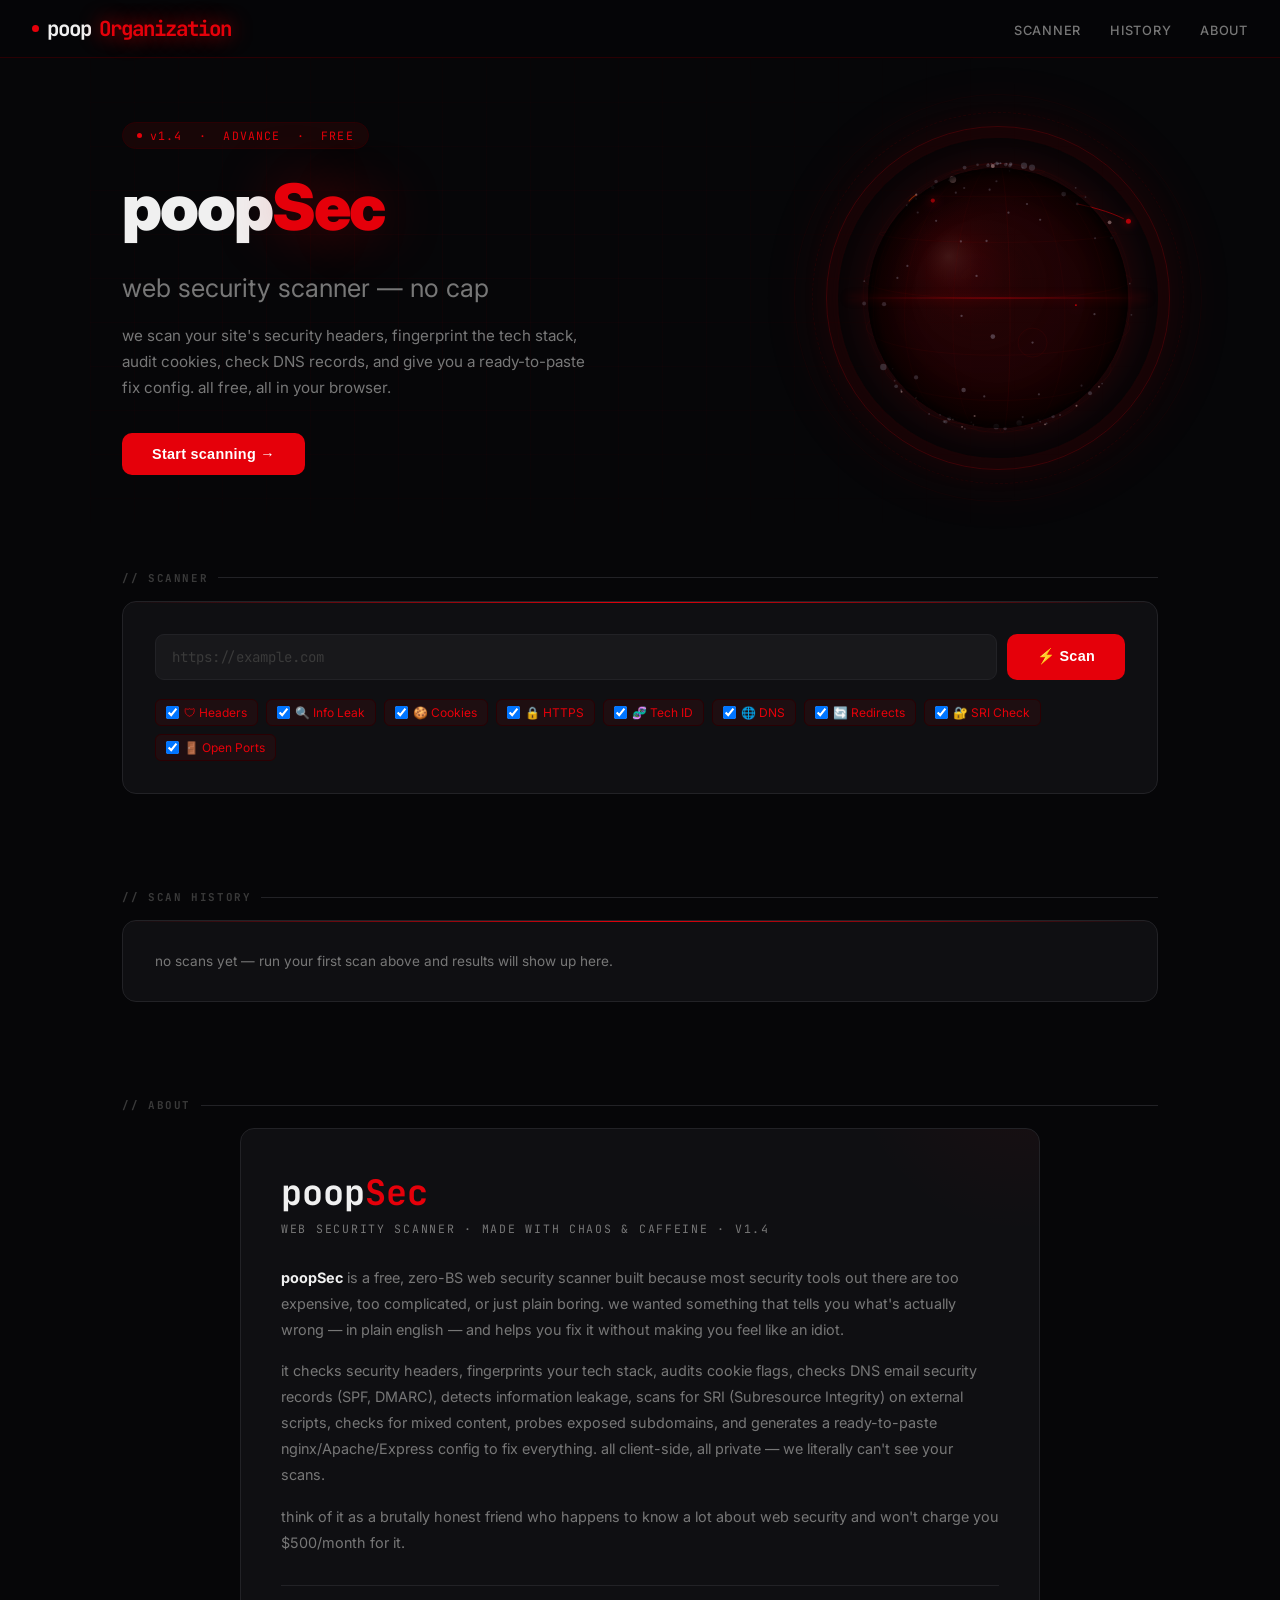
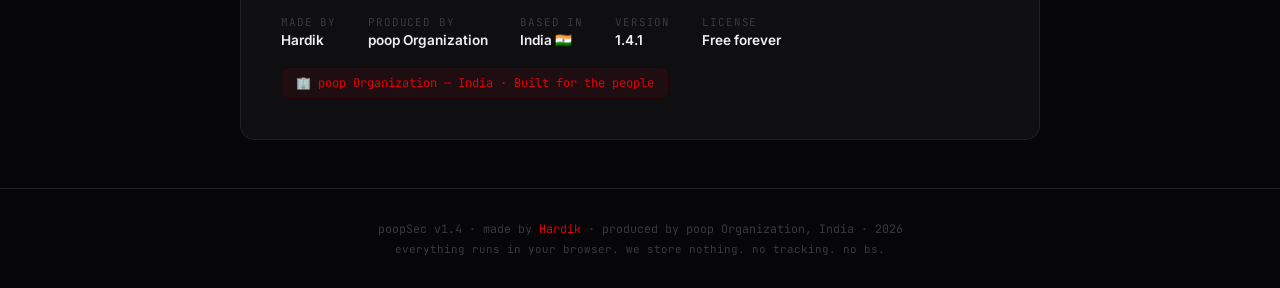
==== index.html @ 2d620e2c "Initial commit" ====
<!DOCTYPE html>
<html lang="en">
<head>
<meta charset="UTF-8">
<meta name="viewport" content="width=device-width, initial-scale=1.0">
<title>poopSec — Web Security Scanner</title>
<style>
@import url('https://fonts.googleapis.com/css2?family=JetBrains+Mono:wght@300;400;500;700&family=Inter:wght@300;400;500;600;700;900&display=swap');
*,*::before,*::after{box-sizing:border-box;margin:0;padding:0}
:root{
  --red:#e5000a;--red2:#ff0010;--red3:#ff3333;
  --white:#f0f0f0;--gray:#777;--dg:#3a3a3a;
  --bg:#060608;--s1:#0f0f12;--s2:#161619;--s3:#1c1c20;
  --bd:#222226;--bdr:#2a0003;
  --glow-red:rgba(229,0,10,0.6);
  --glow-dim:rgba(229,0,10,0.15);
}
body{background:var(--bg);color:var(--white);font-family:'Inter',sans-serif;min-height:100vh;overflow-x:hidden;}
::-webkit-scrollbar{width:3px;}::-webkit-scrollbar-track{background:var(--bg);}::-webkit-scrollbar-thumb{background:var(--red);border-radius:2px;}

/* ── NAV ── */
nav{background:rgba(6,6,8,0.85);backdrop-filter:blur(28px) saturate(180%);-webkit-backdrop-filter:blur(28px) saturate(180%);border-bottom:1px solid var(--bdr);padding:0 2rem;display:flex;align-items:center;justify-content:space-between;height:58px;position:sticky;top:0;z-index:200;}
.logo{font-family:'JetBrains Mono',monospace;font-weight:700;font-size:1.3rem;letter-spacing:-1px;display:flex;align-items:center;gap:8px;color:var(--white);}
.logo em{color:var(--red);font-style:normal;text-shadow:0 0 20px rgba(229,0,10,.8);}
.dot{width:7px;height:7px;border-radius:50%;background:var(--red);animation:pdot 2s infinite;}
@keyframes pdot{0%,100%{box-shadow:0 0 0 0 rgba(229,0,10,.8);}60%{box-shadow:0 0 0 8px rgba(229,0,10,0);}}
.nav-links{display:flex;gap:1.8rem;list-style:none;}
.nav-links a{color:var(--gray);text-decoration:none;font-size:.8rem;font-weight:500;letter-spacing:.06em;text-transform:uppercase;transition:color .2s;cursor:pointer;}
.nav-links a:hover{color:var(--red);}

/* ── HERO ── */
.hero{display:grid;grid-template-columns:1fr auto;align-items:center;gap:2rem;max-width:1100px;margin:0 auto;padding:4rem 2rem 3rem;position:relative;}
.hero-bg{position:absolute;inset:0;background-image:linear-gradient(rgba(229,0,10,.04) 1px,transparent 1px),linear-gradient(90deg,rgba(229,0,10,.04) 1px,transparent 1px);background-size:44px 44px;mask-image:radial-gradient(ellipse 70% 80% at 30% 50%,black,transparent);pointer-events:none;}
.hero-left{position:relative;z-index:1;}
.hero-badge{display:inline-flex;align-items:center;gap:8px;background:rgba(229,0,10,.08);border:1px solid var(--bdr);color:var(--red);padding:5px 14px;border-radius:100px;font-family:'JetBrains Mono',monospace;font-size:.72rem;margin-bottom:1.5rem;letter-spacing:.1em;}
.hero-badge::before{content:'';width:5px;height:5px;border-radius:50%;background:var(--red);animation:blink 1.2s step-end infinite;}
@keyframes blink{0%,100%{opacity:1;}50%{opacity:0;}}
.hero h1{font-size:clamp(2.2rem,5vw,4rem);font-weight:900;line-height:1.05;letter-spacing:-2px;margin-bottom:1rem;}
.hero h1 em{color:var(--red);font-style:normal;text-shadow:0 0 60px rgba(229,0,10,.4);}
.hero-sub{color:var(--gray);font-size:.95rem;line-height:1.7;max-width:480px;margin-bottom:2rem;}
.btn-primary{background:var(--red);color:#fff;border:none;padding:13px 30px;border-radius:10px;font-weight:700;font-size:.9rem;cursor:pointer;transition:all .2s;position:relative;overflow:hidden;letter-spacing:.02em;}
.btn-primary::after{content:'';position:absolute;inset:0;background:linear-gradient(45deg,transparent 30%,rgba(255,255,255,.12) 50%,transparent 70%);transform:translateX(-100%);transition:transform .5s;}
.btn-primary:hover::after{transform:translateX(100%);}
.btn-primary:hover{background:var(--red2);box-shadow:0 0 40px rgba(229,0,10,.5),0 4px 24px rgba(0,0,0,.4);transform:translateY(-1px);}
.btn-primary:disabled{opacity:.5;cursor:not-allowed;transform:none;}

/* ── GLOBE WRAPPER ── */
.globe-wrap{width:320px;height:320px;flex-shrink:0;position:relative;perspective:1000px;}
#globe-canvas{border-radius:50%;display:block;filter:drop-shadow(0 0 30px rgba(229,0,10,.25));}
.globe-ring{position:absolute;inset:-12px;border-radius:50%;border:1px solid rgba(229,0,10,.2);animation:spin-slow 18s linear infinite;box-shadow:0 0 15px rgba(229,0,10,.05) inset;}
.globe-ring2{position:absolute;inset:-26px;border-radius:50%;border:1px dashed rgba(229,0,10,.08);animation:spin-slow 32s linear infinite reverse;}
.globe-ring3{position:absolute;inset:-44px;border-radius:50%;border:1px solid rgba(229,0,10,.04);animation:spin-slow 50s linear infinite;}
@keyframes spin-slow{to{transform:rotate(360deg);}}
.globe-glow{position:absolute;inset:0;border-radius:50%;box-shadow:0 0 80px rgba(229,0,10,.15),inset 0 0 60px rgba(0,0,0,.5);pointer-events:none;}
.globe-scan-line{position:absolute;left:10px;right:10px;top:50%;height:1px;background:linear-gradient(90deg,transparent,rgba(229,0,10,.6),transparent);transform:translateY(-50%);animation:globe-scan 3s ease-in-out infinite;border-radius:1px;box-shadow:0 0 8px rgba(229,0,10,.5);}
@keyframes globe-scan{0%,100%{top:10%;opacity:0;}5%{opacity:1;}50%{top:90%;opacity:.8;}95%{opacity:1;}99%{top:10%;opacity:0;}}
.atk-badge{position:absolute;font-family:'JetBrains Mono',monospace;font-size:.6rem;font-weight:700;background:rgba(229,0,10,.9);color:#fff;padding:2px 6px;border-radius:4px;pointer-events:none;white-space:nowrap;opacity:0;transform:scale(.7);transition:opacity .3s,transform .3s;letter-spacing:.04em;box-shadow:0 2px 8px rgba(229,0,10,.4);}

/* ── SCANNER SECTION ── */
.section{max-width:1100px;margin:0 auto;padding:3rem 2rem;}
.sec-label{font-size:.68rem;font-weight:700;letter-spacing:.15em;color:var(--dg);font-family:'JetBrains Mono',monospace;text-transform:uppercase;margin-bottom:1rem;display:flex;align-items:center;gap:10px;}
.sec-label::after{content:'';flex:1;height:1px;background:var(--bd);}
.card{background:var(--s1);border:1px solid var(--bd);border-radius:14px;position:relative;overflow:hidden;}
.card::before{content:'';position:absolute;top:0;left:0;right:0;height:1px;background:linear-gradient(90deg,transparent,var(--red),transparent);}
.card-pad{padding:2rem;}

.input-row{display:flex;gap:10px;margin-bottom:1.2rem;}
.url-inp{flex:1;background:rgba(255,255,255,.04);border:1px solid var(--bd);border-radius:9px;padding:13px 16px;color:var(--white);font-family:'JetBrains Mono',monospace;font-size:.88rem;outline:none;transition:border-color .3s,box-shadow .3s;min-width:0;}
.url-inp:focus{border-color:var(--red);box-shadow:0 0 0 3px rgba(229,0,10,.1),0 0 25px rgba(229,0,10,.07);}
.url-inp::placeholder{color:var(--dg);}
.opts{display:flex;gap:8px;flex-wrap:wrap;}
.opt{display:flex;align-items:center;gap:5px;background:rgba(255,255,255,.03);border:1px solid var(--bd);border-radius:6px;padding:5px 10px;cursor:pointer;color:var(--gray);font-size:.75rem;transition:all .2s;user-select:none;}
.opt.on{background:rgba(229,0,10,.07);border-color:var(--bdr);color:var(--red);}

/* ── LOADING ── */
#load{display:none;padding:3rem 0;text-align:center;position:relative;}
#load::before{content:'';position:absolute;inset:0;background:radial-gradient(ellipse 60% 60% at 50% 50%,rgba(229,0,10,.03),transparent);pointer-events:none;}
.spinner-wrap{position:relative;width:64px;height:64px;margin:0 auto 1.4rem;}
.spinner{width:64px;height:64px;border-radius:50%;border:2px solid var(--bd);border-top-color:var(--red);animation:spin .65s linear infinite;}
.spinner-inner{position:absolute;inset:10px;border-radius:50%;border:1px solid transparent;border-bottom-color:rgba(229,0,10,.4);animation:spin .9s linear infinite reverse;}
@keyframes spin{to{transform:rotate(360deg);}}
.load-msg{font-family:'JetBrains Mono',monospace;color:var(--red);font-size:.85rem;margin-bottom:1rem;min-height:1.2em;transition:opacity .2s;}
.prog-wrap{height:3px;background:var(--bd);border-radius:3px;max-width:420px;margin:0 auto .8rem;overflow:hidden;position:relative;}
.prog{height:100%;background:linear-gradient(90deg,var(--red),var(--red3));border-radius:3px;width:0%;transition:width .4s ease;box-shadow:0 0 12px var(--red),0 0 24px rgba(229,0,10,.3);}
.prog::after{content:'';position:absolute;right:0;top:0;bottom:0;width:30px;background:linear-gradient(90deg,transparent,rgba(255,80,80,.4));border-radius:3px;}
.load-steps{display:flex;flex-direction:column;gap:5px;max-width:380px;margin:0 auto;}
.ls{display:flex;align-items:center;gap:8px;font-size:.75rem;color:var(--dg);font-family:'JetBrains Mono',monospace;transition:color .3s,transform .2s;}
.ls.done{color:var(--gray);}.ls.act{color:var(--red);transform:translateX(4px);}
.ls-ic{width:14px;text-align:center;font-size:.7rem;}

/* ── RESULTS ── */
#res{display:none;}
.score-hero{background:var(--s1);border:1px solid var(--bd);border-radius:14px;padding:2rem;display:flex;align-items:center;gap:2.5rem;flex-wrap:wrap;margin-bottom:1.5rem;position:relative;overflow:hidden;}
.score-hero::after{content:'';position:absolute;inset:0;background:radial-gradient(ellipse 50% 100% at 0 50%,rgba(229,0,10,.05),transparent);pointer-events:none;}
.ring-wrap{position:relative;width:120px;height:120px;flex-shrink:0;}
.ring-wrap svg{transform:rotate(-90deg);}
.rb{fill:none;stroke:var(--bd);stroke-width:6;}
.rf{fill:none;stroke-width:6;stroke-linecap:round;transition:stroke-dashoffset 1.4s cubic-bezier(.4,0,.2,1),stroke .5s;}
.rn{position:absolute;inset:0;display:flex;flex-direction:column;align-items:center;justify-content:center;}
.rn-big{font-size:1.9rem;font-weight:900;line-height:1;}
.rn-lbl{font-size:.65rem;color:var(--gray);font-family:'JetBrains Mono',monospace;}
.grade{font-size:4rem;font-weight:900;font-family:'JetBrains Mono',monospace;line-height:1;}
.score-info{flex:1;min-width:180px;}
.score-info h2{font-size:1.3rem;font-weight:700;margin-bottom:.4rem;}
.score-info p{color:var(--gray);font-size:.85rem;line-height:1.6;margin-bottom:.8rem;}
.pills{display:flex;gap:6px;flex-wrap:wrap;}
.pill{padding:3px 10px;border-radius:100px;font-size:.7rem;font-weight:700;}
.p-c{background:rgba(229,0,10,.12);color:#ff5555;border:1px solid rgba(229,0,10,.25);}
.p-h{background:rgba(255,100,0,.1);color:#ff6600;border:1px solid rgba(255,100,0,.2);}
.p-m{background:rgba(255,200,0,.1);color:#ffc400;border:1px solid rgba(255,200,0,.2);}
.p-l{background:rgba(0,200,100,.08);color:#00c864;border:1px solid rgba(0,200,100,.15);}
.p-p{background:rgba(0,180,80,.08);color:#00b450;border:1px solid rgba(0,180,80,.15);}

.action-row{display:flex;gap:8px;margin-bottom:1.5rem;flex-wrap:wrap;}
.btn-sec{background:rgba(255,255,255,.04);border:1px solid var(--bd);color:var(--gray);padding:8px 16px;border-radius:8px;font-size:.78rem;cursor:pointer;font-family:'Inter',sans-serif;font-weight:500;transition:all .2s;display:flex;align-items:center;gap:6px;}
.btn-sec:hover{background:rgba(255,255,255,.08);color:var(--white);border-color:var(--dg);}

.sum-grid{display:grid;grid-template-columns:repeat(auto-fit,minmax(150px,1fr));gap:10px;margin-bottom:1.5rem;}
.sum-c{background:var(--s1);border:1px solid var(--bd);border-radius:12px;padding:1.1rem;position:relative;overflow:hidden;transition:transform .2s;}
.sum-c:hover{transform:translateY(-2px);}
.sum-c::before{content:'';position:absolute;top:0;left:0;right:0;height:2px;}
.sum-c.rc::before{background:linear-gradient(90deg,transparent,var(--red),transparent);}
.sum-c.oc::before{background:linear-gradient(90deg,transparent,#ff6600,transparent);}
.sum-c.yc::before{background:linear-gradient(90deg,transparent,#ffc400,transparent);}
.sum-c.gc::before{background:linear-gradient(90deg,transparent,#00c864,transparent);}
.sum-n{font-size:1.8rem;font-weight:900;line-height:1;margin-bottom:3px;}
.sum-d{font-size:.72rem;color:var(--gray);}

.tabs{display:flex;gap:3px;border-bottom:1px solid var(--bd);margin-bottom:1.5rem;flex-wrap:wrap;}
.tab{padding:9px 18px;cursor:pointer;color:var(--gray);font-size:.8rem;font-weight:500;border:none;border-bottom:2px solid transparent;background:none;font-family:'Inter',sans-serif;transition:all .2s;}
.tab:hover{color:var(--white);}
.tab.act{color:var(--red);border-bottom-color:var(--red);}
.tc{display:none;}.tc.act{display:block;}

.findings{display:flex;flex-direction:column;gap:10px;}
.fnd{background:var(--s1);border:1px solid var(--bd);border-radius:11px;overflow:hidden;cursor:pointer;transition:border-color .2s,transform .15s;}
.fnd:hover{border-color:var(--dg);transform:translateX(2px);}
.fnd.open .fb{display:block;}.fnd.open .chev{transform:rotate(180deg);}
.fh{display:flex;align-items:center;gap:10px;padding:12px 16px;}
.sb{width:7px;height:7px;border-radius:50%;flex-shrink:0;}
.sc{background:#e5000a;box-shadow:0 0 6px #e5000a;}.sh{background:#ff6600;box-shadow:0 0 6px #ff6600;}.sm{background:#ffc400;}.sl{background:#00c864;}.si{background:var(--dg);}.sp{background:#00b450;}
.ft{flex:1;font-size:.85rem;font-weight:500;}
.sl2{font-size:.67rem;font-weight:700;letter-spacing:.07em;font-family:'JetBrains Mono',monospace;padding:2px 7px;border-radius:4px;}
.lc{background:rgba(229,0,10,.1);color:#ff5555;}.lh{background:rgba(255,100,0,.1);color:#ff6600;}.lm{background:rgba(255,200,0,.1);color:#ffc400;}.ll{background:rgba(0,200,100,.08);color:#00c864;}.li{background:rgba(100,100,100,.1);color:#777;}.lp{background:rgba(0,180,80,.08);color:#00b450;}
.chev{color:var(--dg);transition:transform .2s;flex-shrink:0;font-size:.9rem;}
.fb{display:none;padding:0 16px 16px;border-top:1px solid var(--bd);padding-top:13px;}
.fd{font-size:.82rem;color:var(--gray);line-height:1.6;margin-bottom:.8rem;}
.fl{font-size:.67rem;font-weight:700;letter-spacing:.1em;color:var(--dg);font-family:'JetBrains Mono',monospace;margin-bottom:5px;text-transform:uppercase;}
.fv{font-family:'JetBrains Mono',monospace;font-size:.75rem;background:rgba(255,255,255,.03);border:1px solid var(--bd);border-radius:6px;padding:9px 11px;color:var(--white);word-break:break-all;line-height:1.5;margin-bottom:.8rem;}
.ff{font-size:.82rem;color:var(--gray);line-height:1.6;background:rgba(0,200,100,.03);border:1px solid rgba(0,200,100,.1);border-radius:6px;padding:10px 13px;}
.ff strong{color:#00c864;font-weight:600;}
code{font-family:'JetBrains Mono',monospace;background:rgba(255,255,255,.07);padding:1px 5px;border-radius:3px;font-size:.85em;}

/* ── TECH ── */
.tech-grid{display:grid;grid-template-columns:repeat(auto-fill,minmax(200px,1fr));gap:10px;}
.tech-item{background:var(--s2);border:1px solid var(--bd);border-radius:10px;padding:12px 14px;display:flex;align-items:center;gap:10px;transition:border-color .2s;}
.tech-item:hover{border-color:var(--dg);}
.tech-icon{width:32px;height:32px;border-radius:8px;background:rgba(229,0,10,.08);border:1px solid var(--bdr);display:flex;align-items:center;justify-content:center;font-size:1rem;flex-shrink:0;}
.tech-name{font-size:.8rem;font-weight:600;color:var(--white);}
.tech-cat{font-size:.68rem;color:var(--gray);}

/* ── CHART ── */
.chart-wrap{background:var(--s2);border:1px solid var(--bd);border-radius:12px;padding:1.5rem;margin-bottom:1rem;}
.chart-title{font-size:.75rem;font-weight:600;letter-spacing:.05em;color:var(--gray);margin-bottom:1rem;font-family:'JetBrains Mono',monospace;text-transform:uppercase;}
.bar-chart{display:flex;flex-direction:column;gap:8px;}
.bc-row{display:flex;align-items:center;gap:10px;}
.bc-label{font-size:.72rem;color:var(--gray);font-family:'JetBrains Mono',monospace;width:80px;text-align:right;flex-shrink:0;}
.bc-track{flex:1;height:8px;background:var(--bd);border-radius:4px;overflow:hidden;}
.bc-fill{height:100%;border-radius:4px;transition:width 1s cubic-bezier(.4,0,.2,1);}
.bc-val{font-size:.7rem;color:var(--gray);width:24px;font-family:'JetBrains Mono',monospace;}

/* ── HISTORY ── */
.hist-list{display:flex;flex-direction:column;gap:8px;}
.hist-item{background:var(--s2);border:1px solid var(--bd);border-radius:10px;padding:12px 16px;display:flex;align-items:center;gap:12px;cursor:pointer;transition:border-color .2s,transform .15s;}
.hist-item:hover{border-color:var(--dg);transform:translateX(2px);}
.hist-grade{width:36px;height:36px;border-radius:8px;display:flex;align-items:center;justify-content:center;font-weight:900;font-size:1rem;font-family:'JetBrains Mono',monospace;flex-shrink:0;}
.hist-info{flex:1;min-width:0;}
.hist-url{font-size:.82rem;font-weight:500;color:var(--white);white-space:nowrap;overflow:hidden;text-overflow:ellipsis;}
.hist-time{font-size:.7rem;color:var(--gray);font-family:'JetBrains Mono',monospace;}
.hist-score{font-size:1rem;font-weight:700;font-family:'JetBrains Mono',monospace;}

/* ── AUTO-FIX ── */
.fix-section{margin-bottom:1rem;}
.fix-header{display:flex;align-items:center;justify-content:space-between;margin-bottom:.5rem;}
.fix-title{font-size:.8rem;font-weight:600;color:var(--white);}
.fix-code{font-family:'JetBrains Mono',monospace;font-size:.73rem;background:rgba(255,255,255,.03);border:1px solid var(--bd);border-radius:8px;padding:14px;color:#a0d0a0;line-height:1.7;white-space:pre;overflow-x:auto;}

/* ── COOKIE TABLE ── */
.ctable{width:100%;border-collapse:collapse;font-size:.78rem;font-family:'JetBrains Mono',monospace;}
.ctable th{text-align:left;padding:8px 12px;border-bottom:1px solid var(--bd);color:var(--dg);font-size:.67rem;letter-spacing:.08em;}
.ctable td{padding:8px 12px;border-bottom:1px solid rgba(34,34,38,.5);color:var(--gray);word-break:break-all;}
.ctable tr:last-child td{border-bottom:none;}
.ct-n{color:var(--white)!important;font-weight:500;}
.ct-ok{color:#00b450!important;}.ct-bad{color:#ff5555!important;}.ct-miss{color:#777!important;}

/* ── DNS ── */
.dns-row{display:flex;align-items:center;gap:10px;padding:10px 0;border-bottom:1px solid rgba(34,34,38,.5);}
.dns-row:last-child{border-bottom:none;}
.dns-name{font-family:'JetBrains Mono',monospace;font-size:.78rem;color:var(--white);font-weight:500;width:80px;flex-shrink:0;}
.dns-val{flex:1;font-family:'JetBrains Mono',monospace;font-size:.73rem;color:var(--gray);word-break:break-all;}
.dns-stat{font-size:.68rem;font-weight:700;padding:2px 8px;border-radius:4px;flex-shrink:0;}
.ds-ok{background:rgba(0,180,80,.1);color:#00b450;}.ds-bad{background:rgba(229,0,10,.1);color:#ff5555;}.ds-na{background:rgba(100,100,100,.1);color:#777;}

/* ── ABOUT ── */
.about-wrap{background:var(--s1);border:1px solid var(--bd);border-radius:14px;padding:2.5rem;max-width:800px;margin:0 auto;position:relative;overflow:hidden;}
.about-wrap::before{content:'';position:absolute;top:-40%;right:-20%;width:350px;height:350px;border-radius:50%;background:radial-gradient(circle,rgba(229,0,10,.05),transparent 70%);pointer-events:none;}
.alogo{font-family:'JetBrains Mono',monospace;font-size:2.2rem;font-weight:700;margin-bottom:.3rem;}
.alogo em{color:var(--red);font-style:normal;}
.atag{font-family:'JetBrains Mono',monospace;font-size:.72rem;color:var(--gray);letter-spacing:.15em;text-transform:uppercase;margin-bottom:1.8rem;}
.atext{color:var(--gray);line-height:1.8;font-size:.9rem;margin-bottom:1rem;}
.atext strong{color:var(--white);}
.adiv{border:none;border-top:1px solid var(--bd);margin:1.8rem 0;}
.ameta{display:flex;gap:2rem;flex-wrap:wrap;}
.am-item .am-l{font-size:.68rem;color:var(--dg);font-family:'JetBrains Mono',monospace;letter-spacing:.08em;margin-bottom:3px;text-transform:uppercase;}
.am-item .am-v{font-size:.85rem;font-weight:600;color:var(--white);}
.aorg{display:inline-block;margin-top:1.2rem;background:rgba(229,0,10,.07);border:1px solid var(--bdr);padding:7px 14px;border-radius:8px;font-family:'JetBrains Mono',monospace;font-size:.75rem;color:var(--red);}

/* ── ERROR ── */
.err-box{background:rgba(229,0,10,.05);border:1px solid rgba(229,0,10,.2);border-radius:9px;padding:1rem 1.2rem;color:#ff7777;font-size:.82rem;display:flex;gap:9px;align-items:flex-start;margin-bottom:.8rem;}

footer{text-align:center;padding:2rem;border-top:1px solid var(--bd);font-size:.73rem;color:var(--dg);font-family:'JetBrains Mono',monospace;}
footer a{color:var(--red);text-decoration:none;}

/* ── ANIMATIONS ── */
.fade{animation:fin .4s ease forwards;}
@keyframes fin{from{opacity:0;transform:translateY(14px);}to{opacity:1;transform:translateY(0);}}

/* ── SCAN FLASH OVERLAY ── */
.scan-flash{position:fixed;inset:0;background:rgba(229,0,10,.03);pointer-events:none;z-index:999;opacity:0;transition:opacity .2s;}
.scan-flash.on{opacity:1;}

/* ── PARTICLE EFFECTS (attack lines on globe) ── */
@keyframes atk-pulse{0%{opacity:0;transform:scale(.5);}30%{opacity:1;transform:scale(1);}70%{opacity:.7;}100%{opacity:0;transform:scale(1.3);}}
.atk-spark{position:absolute;width:4px;height:4px;border-radius:50%;background:var(--red);pointer-events:none;animation:atk-pulse .6s forwards;}
</style>
</head>
<body>

<div class="scan-flash" id="scan-flash"></div>

<nav>
  <div class="logo"><div class="dot"></div>poop<em>Organization</em></div>
  <ul class="nav-links">
    <li><a onclick="gs('scan-sec')">Scanner</a></li>
    <li><a onclick="gs('hist-sec')">History</a></li>
    <li><a onclick="gs('about-sec')">About</a></li>
  </ul>
</nav>

<div class="hero">
  <div class="hero-bg"></div>
  <div class="hero-left">
    <div class="hero-badge">v1.4 &nbsp;·&nbsp; ADVANCE &nbsp;·&nbsp; FREE</div>
    <h1>poop<em>Sec</em><br><span style="font-size:.4em;color:var(--gray);font-weight:400;letter-spacing:0;">web security scanner — no cap</span></h1>
    <p class="hero-sub">we scan your site's security headers, fingerprint the tech stack, audit cookies, check DNS records, and give you a ready-to-paste fix config. all free, all in your browser.</p>
    <button class="btn-primary" onclick="gs('scan-sec')">Start scanning →</button>
  </div>
  <div class="globe-wrap" id="globe-wrap">
    <canvas id="globe-canvas" width="320" height="320"></canvas>
    <div class="globe-ring"></div>
    <div class="globe-ring2"></div>
    <div class="globe-ring3"></div>
    <div class="globe-glow"></div>
    <div class="globe-scan-line"></div>
  </div>
</div>

<div class="section" id="scan-sec">
  <div class="sec-label">// scanner</div>
  <div class="card card-pad">
    <div id="err-wrap"></div>
    <div class="input-row">
      <input class="url-inp" id="url-in" type="url" placeholder="https://example.com">
      <button class="btn-primary" id="scan-btn" onclick="startScan()">⚡ Scan</button>
    </div>
    <div class="opts" id="opts-row">
      <label class="opt on" onclick="tog(this)" id="opt-headers"><input type="checkbox" checked> 🛡 Headers</label>
      <label class="opt on" onclick="tog(this)" id="opt-infoleak"><input type="checkbox" checked> 🔍 Info Leak</label>
      <label class="opt on" onclick="tog(this)" id="opt-cookies"><input type="checkbox" checked> 🍪 Cookies</label>
      <label class="opt on" onclick="tog(this)" id="opt-https"><input type="checkbox" checked> 🔒 HTTPS</label>
      <label class="opt on" onclick="tog(this)" id="opt-techid"><input type="checkbox" checked> 🧬 Tech ID</label>
      <label class="opt on" onclick="tog(this)" id="opt-dns"><input type="checkbox" checked> 🌐 DNS</label>
      <label class="opt on" onclick="tog(this)" id="opt-redirect"><input type="checkbox" checked> 🔄 Redirects</label>
      <label class="opt on" onclick="tog(this)" id="opt-sri"><input type="checkbox" checked> 🔐 SRI Check</label>
      <label class="opt on" onclick="tog(this)" id="opt-ports"><input type="checkbox" checked> 🚪 Open Ports</label>
    </div>
  </div>

  <div id="load">
    <div class="spinner-wrap">
      <div class="spinner"></div>
      <div class="spinner-inner"></div>
    </div>
    <div class="load-msg" id="lmsg">initializing scanner...</div>
    <div class="prog-wrap"><div class="prog" id="prog"></div></div>
    <div class="load-steps" id="lsteps"></div>
  </div>

  <div id="res"></div>
</div>

<div class="section" id="hist-sec">
  <div class="sec-label">// scan history</div>
  <div class="card card-pad" id="hist-wrap">
    <p style="color:var(--gray);font-size:.85rem;">no scans yet — run your first scan above and results will show up here.</p>
  </div>
</div>

<div class="section" id="about-sec">
  <div class="sec-label">// about</div>
  <div class="about-wrap">
    <div class="alogo">poop<em>Sec</em></div>
    <div class="atag">Web Security Scanner · Made with chaos &amp; caffeine · v1.4</div>
    <p class="atext"><strong>poopSec</strong> is a free, zero-BS web security scanner built because most security tools out there are too expensive, too complicated, or just plain boring. we wanted something that tells you what's actually wrong — in plain english — and helps you fix it without making you feel like an idiot.</p>
    <p class="atext">it checks security headers, fingerprints your tech stack, audits cookie flags, checks DNS email security records (SPF, DMARC), detects information leakage, scans for SRI (Subresource Integrity) on external scripts, checks for mixed content, probes exposed subdomains, and generates a ready-to-paste nginx/Apache/Express config to fix everything. all client-side, all private — we literally can't see your scans.</p>
    <p class="atext">think of it as a brutally honest friend who happens to know a lot about web security and won't charge you $500/month for it.</p>
    <hr class="adiv">
    <div class="ameta">
      <div class="am-item"><div class="am-l">Made by</div><div class="am-v">Hardik</div></div>
      <div class="am-item"><div class="am-l">Produced by</div><div class="am-v">poop Organization</div></div>
      <div class="am-item"><div class="am-l">Based in</div><div class="am-v">India 🇮🇳</div></div>
      <div class="am-item"><div class="am-l">Version</div><div class="am-v">1.4.1</div></div>
      <div class="am-item"><div class="am-l">License</div><div class="am-v">Free forever</div></div>
    </div>
    <div class="aorg">🏢 poop Organization — India · Built for the people</div>
  </div>
</div>

<footer>
  <p>poopSec v1.4 · made by <a href="#">Hardik</a> · produced by poop Organization, India · 2026</p>
  <p style="margin-top:5px;font-size:.68rem;">everything runs in your browser. we store nothing. no tracking. no bs.</p>
</footer>

<script>
/* ═══════════════════════════════════════════════════
   GLOBE — 3D with depth shading, attack effects, arcs
   ═══════════════════════════════════════════════════ */
(function(){
  const cv = document.getElementById('globe-canvas');
  const ctx = cv.getContext('2d');
  const W = 320, R = 130, cx = 160, cy = 160;
  let rot = 0, tilt = 0.18; // slight axial tilt for 3D feel
  let nodes = [], conns = [], attacks = [], scanPulses = [], arcs = [];
  let globeScanY = -R, globeScanDir = 1;
  let frameCount = 0;

  // Generate nodes (cities)
  for (let i = 0; i < 160; i++) {
    // cluster towards populated areas roughly
    const lat = (Math.random() - .5) * Math.PI;
    const lng = Math.random() * Math.PI * 2;
    nodes.push({
      lat, lng,
      size: Math.random() > .93 ? 3 : Math.random() > .75 ? 1.8 : 0.9,
      col: Math.random() > .96 ? 'atk' : Math.random() > .82 ? 'hot' : 'dim',
      pulse: Math.random() > .9 ? { t: Math.random() * Math.PI * 2, spd: .04 + Math.random() * .03 } : null
    });
  }

  // Fixed connections
  for (let i = 0; i < 22; i++) {
    const a = Math.floor(Math.random() * nodes.length);
    const b = Math.floor(Math.random() * nodes.length);
    const dist = Math.abs(nodes[a].lat - nodes[b].lat) + Math.abs(nodes[a].lng - nodes[b].lng);
    if (dist < 2.5) conns.push({ a, b, alpha: .15 + Math.random() * .2, atk: Math.random() > .85 });
  }

  // Project 3D point on sphere to 2D canvas with tilt
  function project(lat, lng) {
    // Apply axial tilt (rotate around X)
    const cosT = Math.cos(tilt), sinT = Math.sin(tilt);
    const x0 = R * Math.cos(lat) * Math.sin(lng + rot);
    const y0 = R * Math.sin(lat);
    const z0 = R * Math.cos(lat) * Math.cos(lng + rot);
    // Tilt the Y and Z
    const y1 = y0 * cosT - z0 * sinT;
    const z1 = y0 * sinT + z0 * cosT;
    // Perspective division for depth feel
    const persp = 1 + z1 / (R * 3.5);
    const px = cx + x0 * persp;
    const py = cy - y1 * persp;
    return { x: px, y: py, z: z1, depth: (z1 + R) / (2 * R), visible: z1 > -R * .1 };
  }

  function projectRaw(lat, lng) {
    return project(lat, lng);
  }

  // Great-circle arc between two points
  function drawArc(a, b, color, progress, width) {
    const steps = 40;
    ctx.beginPath();
    let started = false;
    for (let i = 0; i <= steps * progress; i++) {
      const t = i / steps;
      // Interpolate via slerp-ish on sphere
      const lat = a.lat + (b.lat - a.lat) * t;
      const lng = a.lng + (b.lng - a.lng) * t;
      // Arc lifts mid-point above sphere surface
      const lift = Math.sin(t * Math.PI) * .22;
      const liftedR = R * (1 + lift);
      const p = projectRaw(lat, lng);
      const lx = cx + (p.x - cx) * (liftedR / R);
      const ly = cy + (p.y - cy) * (liftedR / R);
      if (p.visible) {
        if (!started) { ctx.moveTo(lx, ly); started = true; }
        else ctx.lineTo(lx, ly);
      } else { started = false; }
    }
    ctx.strokeStyle = color;
    ctx.lineWidth = width || 0.8;
    ctx.stroke();
  }

  // Launch an attack arc from node A to node B
  function spawnAttack() {
    if (nodes.length < 2) return;
    const srcI = Math.floor(Math.random() * nodes.length);
    let dstI;
    do { dstI = Math.floor(Math.random() * nodes.length); } while (dstI === srcI);
    arcs.push({
      src: nodes[srcI], dst: nodes[dstI],
      progress: 0, spd: .004 + Math.random() * .006,
      color: Math.random() > .5 ? 'rgba(229,0,10,0.7)' : 'rgba(255,80,0,0.5)',
      width: .6 + Math.random() * .8,
      done: false
    });
  }

  // Spawn attack badge on globe wrapper
  function spawnAtkBadge() {
    const labels = ['SYN FLOOD', 'BRUTE FORCE', 'XSS PROBE', 'SQLI SCAN', 'PORT SCAN', 'DDOS', 'MITM', 'RECON', 'CVE PROBE', 'RCE TEST'];
    const wrap = document.getElementById('globe-wrap');
    const badge = document.createElement('div');
    badge.className = 'atk-badge';
    badge.textContent = labels[Math.floor(Math.random() * labels.length)];
    const angle = Math.random() * Math.PI * 2;
    const dist = 105 + Math.random() * 55;
    const bx = 160 + Math.cos(angle) * dist;
    const by = 160 + Math.sin(angle) * dist;
    badge.style.left = bx + 'px';
    badge.style.top = by + 'px';
    wrap.appendChild(badge);
    requestAnimationFrame(() => { badge.style.opacity = '1'; badge.style.transform = 'scale(1)'; });
    setTimeout(() => { badge.style.opacity = '0'; badge.style.transform = 'scale(.6)'; }, 1200);
    setTimeout(() => badge.remove(), 1600);
  }

  // Scan ripple pulse on node
  function spawnPulse(node) {
    scanPulses.push({ node, r: 0, maxR: 18, alpha: .7, done: false });
  }

  function draw() {
    ctx.clearRect(0, 0, W, W);
    frameCount++;

    /* ── Base sphere gradient (3D depth) ── */
    const grd = ctx.createRadialGradient(cx - R * .28, cy - R * .22, R * .05, cx, cy, R);
    grd.addColorStop(0, 'rgba(60,0,0,0.18)');
    grd.addColorStop(.35, 'rgba(15,0,0,0.35)');
    grd.addColorStop(.7, 'rgba(0,0,0,0.5)');
    grd.addColorStop(1, 'rgba(0,0,0,0.88)');
    ctx.beginPath(); ctx.arc(cx, cy, R, 0, Math.PI * 2);
    ctx.fillStyle = grd; ctx.fill();

    /* ── Specular highlight (makes it look 3D sphere) ── */
    const spec = ctx.createRadialGradient(cx - R * .38, cy - R * .32, 1, cx - R * .3, cy - R * .25, R * .55);
    spec.addColorStop(0, 'rgba(255,180,160,0.10)');
    spec.addColorStop(.4, 'rgba(229,0,10,0.04)');
    spec.addColorStop(1, 'rgba(0,0,0,0)');
    ctx.beginPath(); ctx.arc(cx, cy, R, 0, Math.PI * 2);
    ctx.fillStyle = spec; ctx.fill();

    /* ── Latitude lines ── */
    for (let lat = -Math.PI / 2; lat <= Math.PI / 2; lat += Math.PI / 9) {
      ctx.beginPath(); let first = true;
      for (let lng = 0; lng <= Math.PI * 2; lng += 0.04) {
        const p = project(lat, lng);
        if (p.visible) {
          const alpha = 0.04 + p.depth * 0.08;
          if (first) ctx.moveTo(p.x, p.y); else ctx.lineTo(p.x, p.y);
          first = false;
        } else { first = true; }
      }
      ctx.strokeStyle = 'rgba(229,0,10,0.10)'; ctx.lineWidth = 0.5; ctx.stroke();
    }

    /* ── Longitude lines ── */
    for (let lng = 0; lng < Math.PI * 2; lng += Math.PI / 9) {
      ctx.beginPath(); let first = true;
      for (let lat = -Math.PI / 2; lat <= Math.PI / 2; lat += 0.04) {
        const p = project(lat, lng);
        if (p.visible) {
          if (first) ctx.moveTo(p.x, p.y); else ctx.lineTo(p.x, p.y);
          first = false;
        } else { first = true; }
      }
      ctx.strokeStyle = 'rgba(229,0,10,0.07)'; ctx.lineWidth = 0.5; ctx.stroke();
    }

    /* ── Connection lines ── */
    conns.forEach(c => {
      const a = project(nodes[c.a].lat, nodes[c.a].lng);
      const b = project(nodes[c.b].lat, nodes[c.b].lng);
      if (a.visible && b.visible) {
        ctx.beginPath(); ctx.moveTo(a.x, a.y); ctx.lineTo(b.x, b.y);
        const baseAlpha = c.atk ? 0.35 : c.alpha;
        const depthAlpha = baseAlpha * ((a.depth + b.depth) / 2);
        ctx.strokeStyle = c.atk ? `rgba(229,0,10,${depthAlpha})` : `rgba(180,180,255,${depthAlpha * .5})`;
        ctx.lineWidth = c.atk ? 0.8 : 0.5;
        ctx.stroke();
      }
    });

    /* ── Attack arcs ── */
    arcs = arcs.filter(arc => !arc.done);
    arcs.forEach(arc => {
      arc.progress = Math.min(1, arc.progress + arc.spd);
      if (arc.progress >= 1) arc.done = true;
      drawArc(arc.src, arc.dst, arc.color, arc.progress, arc.width);
      // Draw a bright dot at the head
      if (arc.progress < 1) {
        const t = arc.progress;
        const lat = arc.src.lat + (arc.dst.lat - arc.src.lat) * t;
        const lng = arc.src.lng + (arc.dst.lng - arc.src.lng) * t;
        const lift = Math.sin(t * Math.PI) * .22;
        const liftedR = R * (1 + lift);
        const p = project(lat, lng);
        const lx = cx + (p.x - cx) * (liftedR / R);
        const ly = cy + (p.y - cy) * (liftedR / R);
        if (p.visible) {
          ctx.beginPath(); ctx.arc(lx, ly, 2.5, 0, Math.PI * 2);
          ctx.fillStyle = arc.color.replace('0.7)', '1)').replace('0.5)', '1)');
          ctx.shadowColor = '#e5000a'; ctx.shadowBlur = 8;
          ctx.fill(); ctx.shadowBlur = 0;
        }
      }
    });

    /* ── Scan ripple pulses ── */
    scanPulses = scanPulses.filter(p => !p.done);
    scanPulses.forEach(p => {
      const pt = project(p.node.lat, p.node.lng);
      if (pt.visible) {
        p.r += 0.5;
        p.alpha -= 0.022;
        if (p.alpha <= 0 || p.r >= p.maxR) { p.done = true; return; }
        ctx.beginPath(); ctx.arc(pt.x, pt.y, p.r, 0, Math.PI * 2);
        ctx.strokeStyle = `rgba(229,0,10,${p.alpha})`;
        ctx.lineWidth = 1;
        ctx.stroke();
      }
    });

    /* ── Nodes ── */
    nodes.forEach(n => {
      const p = project(n.lat, n.lng);
      if (!p.visible) return;
      const depth = p.depth;
      let r = n.size * (0.6 + depth * .7); // depth-scale nodes

      if (n.pulse) {
        n.pulse.t += n.pulse.spd;
        r += Math.sin(n.pulse.t) * .4;
      }

      ctx.beginPath(); ctx.arc(p.x, p.y, r, 0, Math.PI * 2);

      if (n.col === 'atk') {
        ctx.fillStyle = `rgba(229,0,10,${0.5 + depth * .5})`;
        ctx.shadowColor = '#ff0010'; ctx.shadowBlur = 10 * depth;
      } else if (n.col === 'hot') {
        ctx.fillStyle = `rgba(220,180,180,${0.2 + depth * .5})`;
        ctx.shadowBlur = 0;
      } else {
        ctx.fillStyle = `rgba(140,140,160,${0.1 + depth * .35})`;
        ctx.shadowBlur = 0;
      }
      ctx.fill(); ctx.shadowBlur = 0;
    });

    /* ── Outer edge shadow (3D depth rim) ── */
    const rimG = ctx.createRadialGradient(cx, cy, R * .72, cx, cy, R);
    rimG.addColorStop(0, 'rgba(0,0,0,0)');
    rimG.addColorStop(.75, 'rgba(0,0,0,.35)');
    rimG.addColorStop(1, 'rgba(0,0,0,.82)');
    ctx.beginPath(); ctx.arc(cx, cy, R, 0, Math.PI * 2);
    ctx.fillStyle = rimG; ctx.fill();

    /* ── Subtle atmosphere glow on limb ── */
    const atmo = ctx.createRadialGradient(cx, cy, R * .92, cx, cy, R * 1.08);
    atmo.addColorStop(0, 'rgba(229,0,10,0.05)');
    atmo.addColorStop(.5, 'rgba(229,0,10,0.02)');
    atmo.addColorStop(1, 'rgba(229,0,10,0)');
    ctx.beginPath(); ctx.arc(cx, cy, R * 1.08, 0, Math.PI * 2);
    ctx.fillStyle = atmo; ctx.fill();

    /* ── Clip to circle (clean edge) ── */
    // (canvas is already rounded via CSS border-radius)

    rot += 0.0025;

    // Spawn attacks periodically
    if (frameCount % 90 === 0) spawnAttack();
    if (frameCount % 70 === 1) {
      const rn = nodes[Math.floor(Math.random() * nodes.length)];
      if (rn) spawnPulse(rn);
    }
    if (frameCount % 180 === 0) spawnAtkBadge();

    requestAnimationFrame(draw);
  }

  // Initial attacks
  for (let i = 0; i < 3; i++) setTimeout(spawnAttack, i * 400);
  draw();
})();

/* ═══════════════════════════════════════════════════
   SCANNER LOGIC
   ═══════════════════════════════════════════════════ */
const PROXIES = [
  'https://api.allorigins.win/raw?url=',
  'https://corsproxy.io/?',
  'https://thingproxy.freeboard.io/fetch/'
];
const MSGS = [
  'initializing scanner...',
  'establishing connection...',
  'fetching response headers...',
  'analyzing security config...',
  'checking for info leaks...',
  'fingerprinting tech stack...',
  'auditing cookies...',
  'querying DNS records...',
  'probing exposed subdomains...',
  'calculating risk score...',
  'building your report...'
];
const STEPS = [
  {id:'st1',t:'Connection & Fetch'},
  {id:'st2',t:'Header Retrieval'},
  {id:'st3',t:'Security Analysis'},
  {id:'st4',t:'Tech Fingerprint'},
  {id:'st5',t:'DNS & Subdomains'},
  {id:'st6',t:'Score Calculation'}
];

let msgI = 0, msgTmr = null, scanHistory = [], lastReport = null;

function gs(id) { document.getElementById(id)?.scrollIntoView({behavior:'smooth'}); }
function tog(el) { el.classList.toggle('on'); }
function eh(s) { return (s||'').toString().replace(/&/g,'&amp;').replace(/</g,'&lt;').replace(/>/g,'&gt;').replace(/"/g,'&quot;'); }
function sleep(ms) { return new Promise(r => setTimeout(r, ms)); }
function sp(p) { document.getElementById('prog').style.width = p + '%'; }
function sm(i, s) {
  const e = document.getElementById('st' + (i + 1));
  if (!e) return;
  e.className = 'ls ' + s;
  e.querySelector('.ls-ic').textContent = s === 'done' ? '✓' : s === 'act' ? '▶' : '○';
}

function flashScan() {
  const f = document.getElementById('scan-flash');
  f.classList.add('on');
  setTimeout(() => f.classList.remove('on'), 200);
}

async function fetchHP(url) {
  for (let p of PROXIES) {
    try {
      const r = await fetch(p + encodeURIComponent(url), {
        method: 'GET',
        signal: AbortSignal.timeout(10000)
      });
      if (r.status < 500) return r;
    } catch(e) { /* try next proxy */ }
  }
  throw new Error("couldn't reach the site — it might be blocking proxies or is currently down");
}

async function dnsLookup(hostname, type) {
  try {
    const r = await fetch(`https://cloudflare-dns.com/dns-query?name=${encodeURIComponent(hostname)}&type=${type}`, {
      headers: {Accept:'application/dns-json'},
      signal: AbortSignal.timeout(6000)
    });
    if (!r.ok) return null;
    const d = await r.json();
    return d.Answer || [];
  } catch(e) { return null; }
}

function isOptOn(id) {
  const el = document.getElementById(id);
  return el ? el.classList.contains('on') : true;
}

/* ── Redirect checker ── */
async function checkRedirects(url) {
  const findings = [];
  try {
    const httpUrl = url.replace(/^https?:\/\//i, 'http://');
    const proxyUrl = PROXIES[0] + encodeURIComponent(httpUrl);
    const r = await fetch(proxyUrl, { signal: AbortSignal.timeout(7000) });
    const loc = r.headers.get('location') || '';
    if (url.startsWith('https://')) {
      findings.push({sev:'pass',cat:'redirect',title:'HTTPS URL directly accessible',value:url,desc:'the URL provided is already HTTPS and responded successfully.',fix:''});
    }
    // www vs non-www check
    const hn = new URL(url).hostname;
    const wwwOther = hn.startsWith('www.') ? hn.slice(4) : 'www.' + hn;
    try {
      const altUrl = url.replace(hn, wwwOther);
      const altProxy = PROXIES[0] + encodeURIComponent(altUrl);
      const ar = await fetch(altProxy, { signal: AbortSignal.timeout(6000) });
      if (ar.ok) {
        const aloc = ar.headers.get('location') || '';
        if (!aloc.includes(hn)) {
          findings.push({sev:'low',cat:'redirect',title:'www/non-www not canonicalized',value:wwwOther + ' → no redirect to canonical',desc:'both www and non-www versions serve content independently. pick one and 301-redirect the other — this matters for SEO and can cause session issues.',fix:'Add a 301 redirect from one variant to the other in your server config.'});
        } else {
          findings.push({sev:'pass',cat:'redirect',title:'www canonicalization configured',value:'redirects to: ' + aloc.substring(0,60),desc:'one www variant redirects to the canonical URL correctly.',fix:''});
        }
      }
    } catch(e) {}
  } catch(e) {}
  if (!findings.length) {
    findings.push({sev:'info',cat:'redirect',title:'Redirect check inconclusive',value:'proxy limitation',desc:'could not fully trace redirect chain via proxy. run <code>curl -IL ' + url + '</code> locally for accurate results.',fix:''});
  }
  return findings;
}

/* ── SRI checker ── */
async function checkSRI(html) {
  const findings = [];
  if (!html) return findings;
  const scriptRe = /<script[^>]+src=["']?(https?:\/\/[^"'\s>]+)["']?[^>]*>/gi;
  const linkRe = /<link[^>]+href=["']?(https?:\/\/[^"'\s>]+\.css[^"'\s>]*)["']?[^>]*>/gi;
  const integrityRe = /integrity=["'][^"']+["']/i;
  const externalScripts = [], externalStyles = [];
  let m;
  while ((m = scriptRe.exec(html)) !== null) {
    const tag = m[0], src = m[1];
    externalScripts.push({src, hasSRI: integrityRe.test(tag)});
  }
  while ((m = linkRe.exec(html)) !== null) {
    const tag = m[0], href = m[1];
    externalStyles.push({href, hasSRI: integrityRe.test(tag)});
  }
  const noSRIScripts = externalScripts.filter(s => !s.hasSRI);
  const noSRIStyles = externalStyles.filter(s => !s.hasSRI);

  if (noSRIScripts.length === 0 && externalScripts.length > 0) {
    findings.push({sev:'pass',cat:'sri',title:`All ${externalScripts.length} external script(s) have SRI hashes`,value:`${externalScripts.length} scripts verified`,desc:'subresource integrity enforced — CDN tampering attempts would be blocked by the browser.',fix:''});
  } else if (noSRIScripts.length > 0) {
    findings.push({sev:'high',cat:'sri',title:`${noSRIScripts.length} external script(s) missing SRI`,value:noSRIScripts.slice(0,3).map(s=>s.src).join(', '),desc:'if a CDN or third-party host is compromised, malicious code can be silently injected into your page. SRI prevents this by verifying script hash before execution.',fix:'Generate hashes at <code>srihash.org</code> and add <code>integrity="sha384-..."</code> + <code>crossorigin="anonymous"</code> to each script tag.'});
  }
  if (noSRIStyles.length > 0) {
    findings.push({sev:'medium',cat:'sri',title:`${noSRIStyles.length} external stylesheet(s) missing SRI`,value:noSRIStyles.slice(0,3).map(s=>s.href).join(', '),desc:'external CSS without SRI can be modified by a CDN to exfiltrate data via CSS selectors or inject malicious content.',fix:'Add integrity hash to your link tags. Use <code>srihash.org</code> to generate SHA-384 hashes.'});
  }
  if (externalScripts.length === 0 && externalStyles.length === 0) {
    findings.push({sev:'pass',cat:'sri',title:'No external CDN scripts or stylesheets detected',value:'all resources appear local/inline',desc:'no CDN-hosted assets found on this page — no SRI required.',fix:''});
  }

  // Mixed content check
  const mixedRe = /(?:src|href|action)=["'](http:\/\/[^"']+)["']/gi;
  const mixedResources = [];
  while ((m = mixedRe.exec(html)) !== null) { mixedResources.push(m[1]); }
  if (mixedResources.length > 0) {
    findings.push({sev:'high',cat:'sri',title:`Mixed content: ${mixedResources.length} HTTP resource(s) on HTTPS page`,value:mixedResources.slice(0,3).join(', '),desc:'loading HTTP resources on an HTTPS page can be blocked by browsers and weakens your security posture, potentially allowing resource injection.',fix:'Change all resource URLs to https:// or use protocol-relative // URLs.'});
  } else {
    findings.push({sev:'pass',cat:'sri',title:'No mixed content detected',value:'all scanned resources use HTTPS',desc:'no HTTP resources found on this HTTPS page.',fix:''});
  }
  return findings;
}

/* ── Exposed services checker ── */
async function checkExposedServices(hn) {
  const findings = [];
  const sensitiveSubdomains = ['admin','jenkins','jira','kibana','grafana','phpmyadmin','adminer','portainer','traefik','prometheus','gitlab','sonar','staging','dev','test','beta','api','internal','vpn','mail','webmail','cpanel','whm','ftp'];
  const found = [];
  const checks = sensitiveSubdomains.slice(0, 10).map(async sub => {
    const fullHost = sub + '.' + hn;
    try {
      const res = await dnsLookup(fullHost, 'A');
      if (res && res.length > 0) found.push({sub: fullHost, ip: res[0].data});
    } catch(e) {}
  });
  await Promise.all(checks);

  if (found.length > 0) {
    findings.push({sev:'medium',cat:'ports',title:`${found.length} exposed subdomain(s) detected`,value:found.map(f => f.sub + ' (' + f.ip + ')').join(', '),desc:'these subdomains resolve to real IPs and may expose admin panels, CI/CD systems, or internal services to the internet without authentication gates.',fix:'Ensure these subdomains require strong authentication. Consider IP allowlisting, VPN gating, or removing public DNS resolution for sensitive services.'});
  } else {
    findings.push({sev:'pass',cat:'ports',title:'No sensitive exposed subdomains found',value:'checked: ' + sensitiveSubdomains.slice(0, 10).join(', '),desc:'common admin/internal subdomains are not publicly resolving — good hygiene.',fix:''});
  }

  try {
    const mx = await dnsLookup(hn, 'MX');
    if (mx && mx.length > 0) {
      findings.push({sev:'pass',cat:'ports',title:'MX records configured',value:mx.slice(0,2).map(r=>r.data).join(', '),desc:'email is properly configured for this domain.',fix:''});
    } else {
      findings.push({sev:'info',cat:'ports',title:'No MX records — email not configured',value:'no MX found',desc:'this domain does not receive email. even without MX, ensure SPF and DMARC exist to block spoofing attacks impersonating your domain.',fix:'Add: <code>v=spf1 ~all</code> TXT record and a DMARC policy to prevent spoofing.'});
    }
  } catch(e) {}
  return findings;
}

/* ── Main scan ── */
async function startScan() {
  let raw = document.getElementById('url-in').value.trim();
  if (!raw) { showErr('enter a URL first — try https://example.com'); return; }
  if (!/^https?:\/\//i.test(raw)) raw = 'https://' + raw;
  document.getElementById('url-in').value = raw;
  let hn;
  try { hn = new URL(raw).hostname; } catch(e) { showErr('that URL looks broken'); return; }
  if (!hn || hn.length < 3) { showErr('hostname looks invalid — check your URL'); return; }

  clearErr();
  document.getElementById('scan-btn').disabled = true;
  const res = document.getElementById('res');
  res.style.display = 'none'; res.innerHTML = '';
  const ld = document.getElementById('load');
  ld.style.display = 'block';
  document.getElementById('lsteps').innerHTML = STEPS.map(s =>
    `<div class="ls" id="${s.id}"><span class="ls-ic">○</span>${s.t}</div>`
  ).join('');
  msgI = 0;
  document.getElementById('lmsg').textContent = MSGS[0];
  msgTmr = setInterval(() => {
    msgI = (msgI + 1) % MSGS.length;
    document.getElementById('lmsg').textContent = MSGS[msgI];
  }, 900);
  sp(3);

  try {
    sm(0,'act'); await sleep(200); sp(8);
    let resp, hdrs = {}, rawHtml = '';

    try {
      resp = await fetchHP(raw);
      resp.headers.forEach((v, k) => { hdrs[k.toLowerCase()] = v; });
      try { rawHtml = await resp.clone().text(); } catch(e) { rawHtml = ''; }
      sm(0,'done'); sm(1,'act'); sp(22); await sleep(200);
      sm(1,'done'); sp(38);
    } catch(e) {
      throw new Error(e.message);
    }

    flashScan();
    sm(2,'act'); await sleep(350); sp(50);
    let secFindings = analyzeHeaders(raw, hn, hdrs, resp);

    if (isOptOn('opt-redirect')) {
      const redir = await checkRedirects(raw);
      secFindings = secFindings.concat(redir);
    }
    if (isOptOn('opt-sri') && rawHtml) {
      const sriFindings = await checkSRI(rawHtml);
      secFindings = secFindings.concat(sriFindings);
    }
    sm(2,'done'); sm(3,'act'); sp(62); await sleep(250);

    const tech = fingerprint(hdrs, raw, rawHtml);
    sm(3,'done'); sm(4,'act'); sp(73); await sleep(250);

    const cookies = parseCookies(hdrs);
    sp(80);

    let dns = { spf: null, dmarc: null, dkim: null, extra: [] };
    try {
      const [spfR, dmarcR] = await Promise.all([
        dnsLookup(hn, 'TXT'),
        dnsLookup('_dmarc.' + hn, 'TXT')
      ]);
      if (spfR) {
        const s = spfR.find(r => r.data && r.data.includes('v=spf1'));
        dns.spf = s ? s.data : '';
      }
      if (dmarcR) {
        const d = dmarcR.find(r => r.data && r.data.includes('v=DMARC1'));
        dns.dmarc = d ? d.data : '';
      }
    } catch(e) {}

    if (isOptOn('opt-ports')) {
      const portFindings = await checkExposedServices(hn);
      dns.extra = portFindings;
      secFindings = secFindings.concat(portFindings);
    }

    // Add DNS findings to secFindings (SPF/DMARC as findings)
    if (dns.spf !== null) {
      if (dns.spf === '') {
        secFindings.push({sev:'high',cat:'dns',title:'No SPF record — email spoofing risk',value:'missing',desc:'anyone can send email pretending to be from your domain. SPF tells mail servers which IPs are authorized to send for you.',fix:'Add TXT record: <code>v=spf1 include:your-mail-provider.com ~all</code>'});
      } else {
        secFindings.push({sev:'pass',cat:'dns',title:'SPF record found',value:dns.spf.length>80?dns.spf.substring(0,80)+'...':dns.spf,desc:'SPF configured — unauthorized senders can be rejected.',fix:''});
      }
    }
    if (dns.dmarc !== null) {
      if (dns.dmarc === '') {
        secFindings.push({sev:'high',cat:'dns',title:'No DMARC record — phishing risk',value:'missing',desc:'without DMARC, phishing emails spoofing your domain can reach inboxes. DMARC adds policy enforcement on top of SPF/DKIM.',fix:'Add TXT on <code>_dmarc.yourdomain.com</code>: <code>v=DMARC1; p=quarantine; rua=mailto:dmarc@yourdomain.com</code>'});
      } else {
        const policy = (dns.dmarc.match(/p=([^;]+)/)||[])[1] || 'none';
        const sev = policy === 'reject' ? 'pass' : policy === 'quarantine' ? 'low' : 'medium';
        secFindings.push({sev,cat:'dns',title:`DMARC found — policy: ${policy}`,value:dns.dmarc.length>80?dns.dmarc.substring(0,80)+'...':dns.dmarc,desc:policy==='reject'?'strong DMARC — unauthorized emails are rejected outright.':policy==='quarantine'?'DMARC set to quarantine. Consider upgrading to p=reject for stronger protection.':'DMARC policy is "none" — monitoring only, no enforcement. Upgrade to quarantine or reject.',fix:policy!=='reject'?'Change p=none to p=reject once you\'ve verified your legitimate mail streams.':''});
      }
    }

    sm(4,'done'); sm(5,'act'); sp(90); await sleep(200);

    const report = buildScore(raw, hn, hdrs, secFindings, tech, cookies, dns);
    sm(5,'done'); sp(100); await sleep(250);

    clearInterval(msgTmr);
    ld.style.display = 'none';
    flashScan();
    renderResults(report);
    saveHistory(report);
    renderHistory();
  } catch(e) {
    clearInterval(msgTmr);
    ld.style.display = 'none';
    showErr(e.message + '. Try a different URL or check your network.');
    document.getElementById('scan-btn').disabled = false;
  }
}

/* ── Header analysis ── */
function analyzeHeaders(url, hn, h, resp) {
  const F = [];
  const https = url.startsWith('https://');

  // HTTPS
  if (!https) {
    F.push({sev:'critical',cat:'https',title:'No HTTPS — plain HTTP in 2026 is wild',value:url,desc:"everything your users send is cleartext on the wire. passwords, session tokens, credit card data — readable by anyone on the network path. no excuse exists for this in 2025.",fix:'Get a free SSL cert from <code>letsencrypt.org</code> and redirect all HTTP → HTTPS.'});
  } else {
    F.push({sev:'pass',cat:'https',title:'HTTPS enabled',value:'https://',desc:'encrypted transport is active.',fix:''});
  }

  // HSTS
  const hsts = h['strict-transport-security'];
  if (!hsts) {
    F.push({sev:'high',cat:'headers',title:'No HSTS header',value:'MISSING',desc:"without HSTS, browsers may connect over HTTP first, enabling SSL stripping attacks. attackers on the network can intercept the first request.",fix:'Add: <code>Strict-Transport-Security: max-age=31536000; includeSubDomains; preload</code>'});
  } else {
    const ma = parseInt((hsts.match(/max-age=(\d+)/)||[])[1] || 0);
    if (ma < 15552000) F.push({sev:'medium',cat:'headers',title:'HSTS max-age too short (' + ma + 's)',value:hsts,desc:'less than 6 months — browsers forget quickly, leaving windows for downgrade attacks.',fix:'Set max-age=31536000 (1 year) minimum. Ideally also add includeSubDomains and preload.'});
    else if (!/includeSubDomains/i.test(hsts) || !/preload/i.test(hsts)) F.push({sev:'low',cat:'headers',title:'HSTS missing includeSubDomains or preload',value:hsts,desc:'good but not fully hardened. subdomains or HSTS preload list not covered.',fix:'Add includeSubDomains and preload flags to be fully protected.'});
    else F.push({sev:'pass',cat:'headers',title:'HSTS fully configured',value:hsts,desc:'max-age, includeSubDomains, and preload — all present. solid.',fix:''});
  }

  // CSP
  const csp = h['content-security-policy'];
  if (!csp) {
    F.push({sev:'critical',cat:'headers',title:'Missing Content-Security-Policy',value:'MISSING',desc:"no CSP means XSS attacks can execute arbitrary JavaScript on your page. this is one of the highest-impact headers you can add — it defines what content is allowed to load.",fix:"Start with: <code>Content-Security-Policy: default-src 'self'</code> then expand per resource type."});
  } else {
    const hasUnsafeInline = /unsafe-inline/i.test(csp);
    const hasUnsafeEval = /unsafe-eval/i.test(csp);
    const hasWildcard = /(?:^|[\s;])\*(?:[\s;]|$)/.test(csp);
    if (hasUnsafeInline || hasUnsafeEval || hasWildcard) {
      const issues = [hasUnsafeInline?'unsafe-inline':'', hasUnsafeEval?'unsafe-eval':'', hasWildcard?'wildcard *':''].filter(Boolean).join(', ');
      F.push({sev:'medium',cat:'headers',title:'CSP present but weak: ' + issues,value:csp.length>180?csp.substring(0,180)+'...':csp,desc:"CSP exists but " + issues + " weakens it significantly. XSS may still be exploitable.",fix:"Remove 'unsafe-inline' and 'unsafe-eval'. Use nonces or hashes for inline scripts instead."});
    } else {
      F.push({sev:'pass',cat:'headers',title:'CSP looks solid',value:csp.length>180?csp.substring(0,180)+'...':csp,desc:'no obvious weak directives. nice CSP config.',fix:''});
    }
  }

  // X-Frame-Options
  const xfo = h['x-frame-options'];
  if (!xfo && (!csp || !csp.includes('frame-ancestors'))) {
    F.push({sev:'high',cat:'headers',title:'No X-Frame-Options — clickjacking risk',value:'MISSING',desc:"your site can be loaded in an iframe on attacker-controlled pages. users think they're interacting with your UI but are actually clicking attacker-controlled overlay elements.",fix:'Add: <code>X-Frame-Options: DENY</code> or use CSP <code>frame-ancestors \'none\'</code>'});
  } else if (xfo) {
    if (['deny','sameorigin'].includes(xfo.toLowerCase())) {
      F.push({sev:'pass',cat:'headers',title:'X-Frame-Options set correctly',value:xfo,desc:'clickjacking protection in place.',fix:''});
    } else {
      F.push({sev:'medium',cat:'headers',title:'X-Frame-Options has non-standard value',value:xfo,desc:'non-standard value may not be honored by all browsers.',fix:'Use DENY or SAMEORIGIN.'});
    }
  } else {
    F.push({sev:'pass',cat:'headers',title:'Frame protection via CSP frame-ancestors',value:'via CSP',desc:'clickjacking covered by CSP frame-ancestors directive.',fix:''});
  }

  // X-Content-Type-Options
  const xcto = h['x-content-type-options'];
  if (!xcto) {
    F.push({sev:'medium',cat:'headers',title:'No X-Content-Type-Options',value:'MISSING',desc:"browsers may sniff content types, enabling MIME confusion attacks where a text file is executed as JS.",fix:'Add: <code>X-Content-Type-Options: nosniff</code> — one line fix.'});
  } else if (xcto.toLowerCase() === 'nosniff') {
    F.push({sev:'pass',cat:'headers',title:'X-Content-Type-Options: nosniff ✓',value:xcto,desc:'MIME type sniffing disabled.',fix:''});
  } else {
    F.push({sev:'low',cat:'headers',title:'X-Content-Type-Options unusual value',value:xcto,desc:'expected "nosniff".',fix:'Set to: nosniff'});
  }

  // Referrer-Policy
  const rp = h['referrer-policy'];
  const goodRPs = ['no-referrer','no-referrer-when-downgrade','same-origin','strict-origin','strict-origin-when-cross-origin','origin-when-cross-origin'];
  if (!rp) {
    F.push({sev:'low',cat:'headers',title:'No Referrer-Policy',value:'MISSING',desc:"full URLs get sent to third-party sites in the Referer header. can leak sensitive path/query params to external services.",fix:'Add: <code>Referrer-Policy: strict-origin-when-cross-origin</code>'});
  } else if (goodRPs.includes(rp.toLowerCase())) {
    F.push({sev:'pass',cat:'headers',title:'Referrer-Policy configured',value:rp,desc:'referrer leakage controlled to third parties.',fix:''});
  } else if (rp.toLowerCase() === 'unsafe-url') {
    F.push({sev:'medium',cat:'headers',title:'Referrer-Policy: unsafe-url — maximally leaky',value:rp,desc:'sends full URL to all destinations, including cross-origin. change immediately.',fix:'Use: strict-origin-when-cross-origin'});
  } else {
    F.push({sev:'info',cat:'headers',title:'Referrer-Policy set (unusual value)',value:rp,desc:'non-standard value. review whether it achieves intended behavior.',fix:''});
  }

  // Permissions-Policy
  const pp = h['permissions-policy'] || h['feature-policy'];
  if (!pp) {
    F.push({sev:'low',cat:'headers',title:'No Permissions-Policy',value:'MISSING',desc:"no control over browser APIs available to your page and embedded third-party scripts. they could request camera, microphone, geolocation, etc.",fix:'Add: <code>Permissions-Policy: camera=(), microphone=(), geolocation=(), payment=()</code>'});
  } else {
    F.push({sev:'pass',cat:'headers',title:'Permissions-Policy configured',value:pp.length>120?pp.substring(0,120)+'...':pp,desc:'browser feature/API access restricted.',fix:''});
  }

  // Server header
  const srv = h['server'];
  if (srv) {
    const hasVersion = /[\d.]{3,}/.test(srv);
    F.push({sev:hasVersion?'medium':'low',cat:'info',title:(hasVersion?'Server header leaks version: ':'Server header exposed: ') + srv,value:srv,desc:hasVersion?`attackers see your exact software version and can look up CVEs for it directly.`:`server software is exposed but version is hidden. still adds to attacker recon.`,fix:'nginx: <code>server_tokens off;</code> &nbsp; Apache: <code>ServerSignature Off; ServerTokens Prod</code>'});
  } else {
    F.push({sev:'pass',cat:'info',title:'Server header hidden',value:'absent',desc:'not advertising server software to attackers.',fix:''});
  }

  // X-Powered-By
  const xpb = h['x-powered-by'];
  if (xpb) {
    F.push({sev:'medium',cat:'info',title:'X-Powered-By leaking: ' + xpb,value:xpb,desc:"reveals exact framework/runtime. helps attackers narrow target CVE lists.",fix:'Express: <code>app.disable(\'x-powered-by\')</code> &nbsp; PHP: <code>expose_php = Off</code>'});
  } else {
    F.push({sev:'pass',cat:'info',title:'X-Powered-By absent',value:'absent',desc:'framework fingerprinting blocked.',fix:''});
  }

  // ASP.NET version
  const aspn = h['x-aspnet-version'] || h['x-aspnetmvc-version'];
  if (aspn) {
    F.push({sev:'medium',cat:'info',title:'ASP.NET version exposed: ' + aspn,value:aspn,desc:'version disclosure lets attackers look up known ASP.NET CVEs for your exact version.',fix:'web.config: <code>&lt;httpRuntime enableVersionHeader="false"/&gt;</code>'});
  }

  // Via header
  const via = h['via'];
  if (via) {
    F.push({sev:'low',cat:'info',title:'Via header reveals proxy chain',value:via,desc:'reveals infrastructure hops — proxy types, internal hostnames. minor but useful for attacker recon.',fix:'Configure proxy/CDN to strip or suppress the Via header.'});
  }

  // CORS
  const acao = h['access-control-allow-origin'];
  if (acao === '*') {
    F.push({sev:'medium',cat:'headers',title:'CORS wildcard — any origin can read responses',value:'*',desc:"any website can make cross-origin requests and read your responses. critical if you handle authentication, user data, or APIs.",fix:'Restrict to: <code>Access-Control-Allow-Origin: https://yourdomain.com</code>'});
  } else if (acao) {
    F.push({sev:'pass',cat:'headers',title:'CORS restricted to specific origin',value:acao,desc:'CORS scoped to defined origin.',fix:''});
  }

  // Cross-Origin headers
  const coep = h['cross-origin-embedder-policy'];
  if (!coep) {
    F.push({sev:'info',cat:'headers',title:'No COEP header',value:'MISSING',desc:'required for cross-origin isolation. necessary if you use SharedArrayBuffer or high-precision timers.',fix:'Add: <code>Cross-Origin-Embedder-Policy: require-corp</code>'});
  } else {
    F.push({sev:'pass',cat:'headers',title:'COEP configured',value:coep,desc:'cross-origin embedding policy in place.',fix:''});
  }

  const coop = h['cross-origin-opener-policy'];
  if (!coop) {
    F.push({sev:'info',cat:'headers',title:'No COOP header',value:'MISSING',desc:'prevents cross-origin window access — helps defend against XS-Leaks timing attacks.',fix:'Add: <code>Cross-Origin-Opener-Policy: same-origin</code>'});
  } else {
    F.push({sev:'pass',cat:'headers',title:'COOP configured',value:coop,desc:'opener policy isolating window context.',fix:''});
  }

  const corp = h['cross-origin-resource-policy'];
  if (!corp) {
    F.push({sev:'low',cat:'headers',title:'No CORP header',value:'MISSING',desc:'your resources can be loaded cross-origin without explicit opt-in. opt-in to same-origin for sensitive resources.',fix:'Add: <code>Cross-Origin-Resource-Policy: same-origin</code>'});
  } else {
    F.push({sev:'pass',cat:'headers',title:'CORP configured',value:corp,desc:'resource cross-origin loading controlled.',fix:''});
  }

  // Cache-Control for sensitive pages
  const cc = h['cache-control'];
  if (!cc) {
    F.push({sev:'info',cat:'headers',title:'No Cache-Control header',value:'MISSING',desc:'sensitive pages without cache directives may be cached by proxies or browsers. set no-store on authenticated pages.',fix:'Add: <code>Cache-Control: no-store, no-cache, must-revalidate</code> on authenticated endpoints.'});
  }

  return F;
}

/* ── Tech fingerprinting (enhanced with HTML body detection) ── */
function fingerprint(h, url, html) {
  const techs = [];
  const s = h['server'] || '';
  const xpb = h['x-powered-by'] || '';
  const co = h['set-cookie'] || '';
  const via = h['via'] || '';
  const cf = h['cf-ray'] || h['cf-cache-status'] || '';
  const xvh = h['x-varnish'] || '';
  const xc = h['x-cache'] || '';
  const body = (html || '').toLowerCase();

  // Web Servers
  if (/nginx/i.test(s)) techs.push({icon:'🟩',name:'nginx',cat:'Web Server'});
  if (/apache/i.test(s)) techs.push({icon:'🪶',name:'Apache',cat:'Web Server'});
  if (/iis/i.test(s) || /asp\.net/i.test(xpb) || h['x-aspnet-version']) techs.push({icon:'🪟',name:'IIS / ASP.NET',cat:'Web Server'});
  if (/caddy/i.test(s)) techs.push({icon:'🔵',name:'Caddy',cat:'Web Server'});
  if (/openresty/i.test(s)) techs.push({icon:'🌊',name:'OpenResty',cat:'Web Server'});
  if (/litespeed/i.test(s)) techs.push({icon:'⚡',name:'LiteSpeed',cat:'Web Server'});

  // Runtimes
  if (/express/i.test(xpb) || /node/i.test(xpb)) techs.push({icon:'🟨',name:'Node.js / Express',cat:'Runtime'});
  if (/php/i.test(xpb) || /phpsessid/i.test(co.toLowerCase())) techs.push({icon:'🐘',name:'PHP',cat:'Language'});

  // Frameworks (headers)
  if (/laravel/i.test(co)) techs.push({icon:'🔴',name:'Laravel',cat:'Framework'});
  if (/django/i.test(co) || /csrftoken/i.test(co.toLowerCase())) techs.push({icon:'🎸',name:'Django',cat:'Framework'});
  if (/rails/i.test(co) || /_session/i.test(co)) techs.push({icon:'💎',name:'Ruby on Rails',cat:'Framework'});

  // CDN / Proxy
  if (cf) techs.push({icon:'🌤',name:'Cloudflare',cat:'CDN / Proxy'});
  if (xvh || /varnish/i.test(xc)) techs.push({icon:'🔷',name:'Varnish Cache',cat:'Cache'});
  if (/akamai/i.test(via) || /akamai/i.test(xc)) techs.push({icon:'🌐',name:'Akamai',cat:'CDN'});
  if (/fastly/i.test(via) || /fastly/i.test(xc)) techs.push({icon:'⚡',name:'Fastly',cat:'CDN'});

  // Cloud
  if (h['x-amz-request-id'] || h['x-amz-cf-id']) techs.push({icon:'☁️',name:'AWS',cat:'Cloud'});
  if (h['x-azure-ref']) techs.push({icon:'🔵',name:'Azure',cat:'Cloud'});
  if (h['x-goog-generation'] || h['x-guploader-uploadid']) techs.push({icon:'🔶',name:'Google Cloud',cat:'Cloud'});

  // CMS / Frameworks from HTML body
  if (body.includes('wp-content') || /wordpress/i.test(h['link']||'')) techs.push({icon:'🔵',name:'WordPress',cat:'CMS'});
  if (body.includes('drupal') || body.includes('sites/all')) techs.push({icon:'🌀',name:'Drupal',cat:'CMS'});
  if (body.includes('joomla')) techs.push({icon:'🔶',name:'Joomla',cat:'CMS'});
  if (body.includes('shopify')) techs.push({icon:'🟢',name:'Shopify',cat:'E-commerce'});
  if (body.includes('woocommerce')) techs.push({icon:'🟣',name:'WooCommerce',cat:'E-commerce'});
  if (body.includes('magento')) techs.push({icon:'🟠',name:'Magento',cat:'E-commerce'});
  if (body.includes('next.js') || body.includes('__next') || body.includes('_next/')) techs.push({icon:'⬛',name:'Next.js',cat:'Framework'});
  if (body.includes('nuxt') || body.includes('__nuxt')) techs.push({icon:'🟢',name:'Nuxt.js',cat:'Framework'});
  if (body.includes('react') || body.includes('__react')) techs.push({icon:'⚛️',name:'React',cat:'Frontend'});
  if (body.includes('angular')) techs.push({icon:'🔴',name:'Angular',cat:'Frontend'});
  if (body.includes('vue.js') || body.includes('vuejs') || body.includes('data-v-')) techs.push({icon:'💚',name:'Vue.js',cat:'Frontend'});
  if (body.includes('svelte')) techs.push({icon:'🔥',name:'Svelte',cat:'Frontend'});
  if (body.includes('jquery')) techs.push({icon:'🔵',name:'jQuery',cat:'Library'});
  if (body.includes('bootstrap')) techs.push({icon:'💜',name:'Bootstrap',cat:'CSS Framework'});
  if (body.includes('tailwind')) techs.push({icon:'🌊',name:'Tailwind CSS',cat:'CSS Framework'});
  if (body.includes('google-analytics') || body.includes('gtag(') || body.includes('ga.js')) techs.push({icon:'📊',name:'Google Analytics',cat:'Analytics'});
  if (body.includes('segment.com') || body.includes('analytics.js')) techs.push({icon:'📈',name:'Segment',cat:'Analytics'});
  if (body.includes('intercom')) techs.push({icon:'💬',name:'Intercom',cat:'Support'});

  if (!techs.length) techs.push({icon:'❓',name:'Unknown stack',cat:'Could not detect from headers/body'});
  return techs;
}

/* ── Cookie parser ── */
function parseCookies(h) {
  const raw = h['set-cookie'] || '';
  if (!raw) return [];
  const lines = raw.includes('\n') ? raw.split('\n') : [raw];
  return lines.filter(Boolean).map(line => {
    const parts = line.split(';').map(s => s.trim());
    const nameVal = parts[0] || '';
    const nm = nameVal.split('=')[0] || '?';
    const lp = parts.map(p => p.toLowerCase());
    const ss = lp.find(p => p.startsWith('samesite=')) || '';
    return {
      name: nm,
      secure: lp.some(p => p === 'secure'),
      httponly: lp.some(p => p === 'httponly'),
      samesite: ss,
      raw: line.length > 100 ? line.substring(0, 100) + '...' : line
    };
  });
}

/* ── Score builder ── */
function buildScore(url, hn, hdrs, findings, tech, cookies, dns) {
  const sevW = { critical:-25, high:-15, medium:-8, low:-3, info:-1, pass:4 };
  let sc = 100, crit = 0, high = 0, med = 0, low = 0, info = 0, pass = 0;
  findings.forEach(f => {
    sc += (sevW[f.sev] || 0);
    if (f.sev === 'critical') crit++;
    else if (f.sev === 'high') high++;
    else if (f.sev === 'medium') med++;
    else if (f.sev === 'low') low++;
    else if (f.sev === 'info') info++;
    else if (f.sev === 'pass') pass++;
  });
  sc = Math.max(0, Math.min(100, sc));
  const g = sc>=90?'A':sc>=75?'B':sc>=60?'C':sc>=40?'D':'F';
  const gc = sc>=90?'#00c864':sc>=75?'#00a050':sc>=60?'#ffc400':sc>=40?'#ff6600':'#e5000a';
  const sm2 = sc>=90?'well hardened — solid security posture':sc>=75?'decent config, a few things to tighten':sc>=60?'average — needs attention on critical gaps':sc>=40?'multiple significant issues — prioritize fixes now':'severe vulnerabilities present — fix immediately';
  return { url, hn, score:sc, grade:g, gradeColor:gc, summary:sm2, findings, tech, cookies, dns, allHdrs:hdrs, crit, high, med, low, info, pass, ts: new Date().toISOString() };
}

/* ── Render results ── */
function renderResults(r) { lastReport = r; _renderResultsImpl(r); }

function _renderResultsImpl(r) {
  const el = document.getElementById('res');
  el.style.display = 'block';
  const nonPass = r.findings.filter(f => f.sev !== 'pass');
  const passing = r.findings.filter(f => f.sev === 'pass');
  const C = 2 * Math.PI * 52;

  el.innerHTML = `
<div class="score-hero fade" style="margin-bottom:1.2rem">
  <div class="ring-wrap">
    <svg width="120" height="120" viewBox="0 0 120 120">
      <circle class="rb" cx="60" cy="60" r="52"/>
      <circle class="rf" id="rfl" cx="60" cy="60" r="52" stroke="${r.gradeColor}" stroke-dasharray="${C}" stroke-dashoffset="${C}"/>
    </svg>
    <div class="rn"><div class="rn-big" id="scnt" style="color:${r.gradeColor}">0</div><div class="rn-lbl">/ 100</div></div>
  </div>
  <div class="grade" style="color:${r.gradeColor};text-shadow:0 0 40px ${r.gradeColor}88">${r.grade}</div>
  <div class="score-info">
    <h2>${eh(r.hn)}</h2>
    <p>${r.summary}</p>
    <div class="pills">
      ${r.crit ? `<span class="pill p-c">${r.crit} Critical</span>` : ''}
      ${r.high ? `<span class="pill p-h">${r.high} High</span>` : ''}
      ${r.med ? `<span class="pill p-m">${r.med} Medium</span>` : ''}
      ${r.low ? `<span class="pill p-l">${r.low} Low</span>` : ''}
      <span class="pill p-p">${r.pass} Passing</span>
    </div>
  </div>
</div>

<div class="action-row fade">
  <button class="btn-sec" onclick="exportJSON()">⬇ Export JSON</button>
  <button class="btn-sec" onclick="exportText()">📄 Export Report</button>
  <button class="btn-sec" onclick="copyURL()">🔗 Copy URL</button>
  <button class="btn-sec" onclick="gs('scan-sec');setTimeout(startScan,300)">🔄 Re-scan</button>
</div>

<div class="sum-grid fade">
  <div class="sum-c rc"><div class="sum-n" style="color:#e5000a">${r.crit}</div><div class="sum-d">Critical</div></div>
  <div class="sum-c oc"><div class="sum-n" style="color:#ff6600">${r.high}</div><div class="sum-d">High</div></div>
  <div class="sum-c yc"><div class="sum-n" style="color:#ffc400">${r.med}</div><div class="sum-d">Medium</div></div>
  <div class="sum-c gc"><div class="sum-n" style="color:#00c864">${r.pass}</div><div class="sum-d">Passing</div></div>
</div>

<div class="chart-wrap fade">
  <div class="chart-title">// severity breakdown</div>
  <div class="bar-chart">
    ${buildBar('Critical',r.crit,'#e5000a')}
    ${buildBar('High',r.high,'#ff6600')}
    ${buildBar('Medium',r.med,'#ffc400')}
    ${buildBar('Low',r.low,'#00c864')}
    ${buildBar('Passing',r.pass,'#00b450')}
  </div>
</div>

<div class="tabs fade">
  <button class="tab act" onclick="st(this,'ti')">Issues (${nonPass.length})</button>
  <button class="tab" onclick="st(this,'tp')">Passing (${passing.length})</button>
  <button class="tab" onclick="st(this,'ttech')">Tech Stack (${r.tech.length})</button>
  <button class="tab" onclick="st(this,'tcook')">Cookies (${r.cookies.length})</button>
  <button class="tab" onclick="st(this,'tdns')">DNS Security</button>
  <button class="tab" onclick="st(this,'tsri')">SRI & Redirects</button>
  <button class="tab" onclick="st(this,'tfix')">Auto-Fix Config</button>
  <button class="tab" onclick="st(this,'thdr')">Raw Headers (${Object.keys(r.allHdrs).length})</button>
</div>

<div id="ti" class="tc act fade">
  <div class="findings">${nonPass.sort((a,b)=>{const o={critical:0,high:1,medium:2,low:3,info:4};return(o[a.sev]??5)-(o[b.sev]??5);}).map(f=>fcard(f)).join('')||'<p style="color:var(--gray);text-align:center;padding:2rem">🎉 all clear — nothing to fix!</p>'}</div>
</div>
<div id="tp" class="tc">
  <div class="findings">${passing.map(f=>fcard(f)).join('')||'<p style="color:var(--gray);text-align:center;padding:2rem">nothing passing yet.</p>'}</div>
</div>
<div id="ttech" class="tc">
  <div class="tech-grid">${r.tech.map(t=>`<div class="tech-item"><div class="tech-icon">${t.icon}</div><div><div class="tech-name">${eh(t.name)}</div><div class="tech-cat">${eh(t.cat)}</div></div></div>`).join('')}</div>
</div>
<div id="tcook" class="tc">
  ${r.cookies.length === 0
    ? '<p style="color:var(--gray);padding:1rem">no Set-Cookie headers found — either no cookies set or the proxy stripped them. check with browser devtools directly.</p>'
    : `<div class="card" style="overflow:auto"><table class="ctable">
    <thead><tr><th>Name</th><th>Secure</th><th>HttpOnly</th><th>SameSite</th></tr></thead>
    <tbody>${r.cookies.map(c=>`<tr>
      <td class="ct-n">${eh(c.name)}</td>
      <td class="${c.secure?'ct-ok':'ct-bad'}">${c.secure?'✓ yes':'✗ missing'}</td>
      <td class="${c.httponly?'ct-ok':'ct-bad'}">${c.httponly?'✓ yes':'✗ missing'}</td>
      <td class="${c.samesite?'ct-ok':'ct-miss'}">${c.samesite?eh(c.samesite.replace('samesite=','')):'not set'}</td>
    </tr>`).join('')}</tbody>
  </table></div>`}
</div>
<div id="tdns" class="tc">
  <div class="card card-pad">
    ${dnsRow('SPF', r.dns.spf)}
    ${dnsRow('DMARC', r.dns.dmarc)}
    <div class="dns-row"><div class="dns-name">DKIM</div><div class="dns-val" style="font-size:.72rem">requires known selector — check manually: <code>nslookup -type=TXT default._domainkey.${eh(r.hn)}</code></div><div class="dns-stat ds-na">manual</div></div>
    ${r.dns.extra && r.dns.extra.length > 0 ? '<div style="margin-top:1rem;font-size:.72rem;color:var(--dg);font-family:monospace;letter-spacing:.05em;">// SUBDOMAIN SCAN</div>' + r.dns.extra.map(f=>`<div class="dns-row"><div class="dns-name" style="width:auto;flex:1">${eh(f.title)}</div><div class="dns-stat ${f.sev==='pass'?'ds-ok':f.sev==='info'?'ds-na':'ds-bad'}">${f.sev.toUpperCase()}</div></div>`).join('') : ''}
  </div>
</div>
<div id="tsri" class="tc">
  <div class="findings">
    ${(()=>{
      const sriFindings = r.findings.filter(f => ['sri','redirect','ports'].includes(f.cat));
      return sriFindings.length
        ? sriFindings.map(f=>fcard(f)).join('')
        : '<p style="color:var(--gray);padding:1rem">SRI, redirect, and subdomain findings will appear here when those options are enabled.</p>';
    })()}
  </div>
</div>
<div id="tfix" class="tc">
  ${buildAutoFix(r)}
</div>
<div id="thdr" class="tc">
  <div class="card" style="overflow:auto">
    <table class="ctable">
      <thead><tr><th>Header</th><th>Value</th></tr></thead>
      <tbody>${Object.keys(r.allHdrs).length
        ? Object.entries(r.allHdrs).sort(([a],[b])=>a.localeCompare(b)).map(([k,v])=>`<tr><td class="ct-n">${eh(k)}</td><td>${eh(v.length>200?v.substring(0,200)+'...':v)}</td></tr>`).join('')
        : '<tr><td colspan="2" style="text-align:center;color:var(--gray);padding:1.5rem">proxy may have stripped headers — use curl or browser devtools for full header list</td></tr>'}</tbody>
    </table>
  </div>
</div>
`;

  document.getElementById('scan-btn').disabled = false;
  setTimeout(() => {
    const C2 = 2 * Math.PI * 52;
    document.getElementById('rfl').style.strokeDashoffset = C2 * (1 - r.score / 100);
    animNum('scnt', 0, r.score, 1300);
  }, 200);

  const bars = document.querySelectorAll('.bc-fill');
  setTimeout(() => { bars.forEach(b => { b.style.width = b.dataset.w + '%'; }); }, 350);
}

function buildBar(lbl, val, color) {
  const max = 20;
  const pct = Math.min(100, Math.round((val / max) * 100));
  return `<div class="bc-row">
    <div class="bc-label">${lbl}</div>
    <div class="bc-track"><div class="bc-fill" data-w="${pct}" style="background:${color};width:0%;box-shadow:0 0 6px ${color}66"></div></div>
    <div class="bc-val">${val}</div>
  </div>`;
}

function dnsRow(name, val) {
  let status, cls, display;
  if (val === null) { status = 'lookup error'; cls = 'ds-bad'; display = 'DNS lookup failed'; }
  else if (val === '') { status = 'MISSING'; cls = 'ds-bad'; display = 'not found — ' + (name==='SPF'?'email spoofing risk!':'phishing risk!'); }
  else { status = 'found ✓'; cls = 'ds-ok'; display = val.length > 80 ? val.substring(0, 80) + '...' : val; }
  return `<div class="dns-row"><div class="dns-name">${name}</div><div class="dns-val">${eh(display)}</div><div class="dns-stat ${cls}">${status}</div></div>`;
}

function buildAutoFix(r) {
  const nginx = [], apache = [], express = [];
  const hasPass = (str) => r.findings.some(f => f.sev === 'pass' && f.title.toLowerCase().includes(str.toLowerCase()));

  if (!hasPass('HSTS')) {
    nginx.push('add_header Strict-Transport-Security "max-age=31536000; includeSubDomains; preload" always;');
    apache.push('Header always set Strict-Transport-Security "max-age=31536000; includeSubDomains; preload"');
    express.push("app.use(helmet.hsts({maxAge:31536000,includeSubDomains:true,preload:true}));");
  }
  if (!hasPass('CSP') && !hasPass('Content-Security')) {
    nginx.push("add_header Content-Security-Policy \"default-src 'self'; script-src 'self'; style-src 'self' 'unsafe-inline'; img-src 'self' data:; font-src 'self'; frame-ancestors 'none';\" always;");
    apache.push("Header always set Content-Security-Policy \"default-src 'self'; frame-ancestors 'none'\"");
    express.push("app.use(helmet.contentSecurityPolicy({directives:{defaultSrc:[\"'self'\"],frameAncestors:[\"'none'\"]}}));");
  }
  if (!hasPass('X-Frame') && !hasPass('frame')) {
    nginx.push('add_header X-Frame-Options "DENY" always;');
    apache.push('Header always set X-Frame-Options "DENY"');
    express.push("app.use(helmet.frameguard({action:'deny'}));");
  }
  if (!hasPass('X-Content-Type') && !hasPass('nosniff')) {
    nginx.push('add_header X-Content-Type-Options "nosniff" always;');
    apache.push('Header always set X-Content-Type-Options "nosniff"');
    express.push("app.use(helmet.noSniff());");
  }
  if (!hasPass('Referrer')) {
    nginx.push('add_header Referrer-Policy "strict-origin-when-cross-origin" always;');
    apache.push('Header always set Referrer-Policy "strict-origin-when-cross-origin"');
    express.push("app.use(helmet.referrerPolicy({policy:'strict-origin-when-cross-origin'}));");
  }
  if (!hasPass('Permissions')) {
    nginx.push('add_header Permissions-Policy "camera=(), microphone=(), geolocation=(), payment=()" always;');
    apache.push('Header always set Permissions-Policy "camera=(), microphone=(), geolocation=()"');
    express.push("res.setHeader('Permissions-Policy','camera=(), microphone=(), geolocation=()');");
  }
  if (!hasPass('COEP')) {
    nginx.push('add_header Cross-Origin-Embedder-Policy "require-corp" always;');
    apache.push('Header always set Cross-Origin-Embedder-Policy "require-corp"');
    express.push("app.use((req,res,next)=>{res.setHeader('Cross-Origin-Embedder-Policy','require-corp');next();});");
  }
  if (!hasPass('COOP')) {
    nginx.push('add_header Cross-Origin-Opener-Policy "same-origin" always;');
    apache.push('Header always set Cross-Origin-Opener-Policy "same-origin"');
    express.push("app.use((req,res,next)=>{res.setHeader('Cross-Origin-Opener-Policy','same-origin');next();});");
  }
  nginx.push('server_tokens off;');

  if (!nginx.length && !express.length) {
    return '<p style="color:#00c864;padding:1.5rem;text-align:center">🎉 your config looks solid! nothing critical to auto-fix.</p>';
  }

  return `
<div class="fix-section"><div class="fix-header"><div class="fix-title">nginx.conf</div><button class="btn-sec" onclick="cp('fix-ng')">copy</button></div><div class="fix-code" id="fix-ng">${eh(nginx.join('\n'))}</div></div>
<div class="fix-section"><div class="fix-header"><div class="fix-title">.htaccess (Apache)</div><button class="btn-sec" onclick="cp('fix-ap')">copy</button></div><div class="fix-code" id="fix-ap">${eh(['<IfModule mod_headers.c>', ...apache, '</IfModule>'].join('\n'))}</div></div>
<div class="fix-section"><div class="fix-header"><div class="fix-title">Express.js (Node)</div><button class="btn-sec" onclick="cp('fix-ex')">copy</button></div><div class="fix-code" id="fix-ex">${eh(['// npm install helmet', "const helmet = require('helmet');", '', ...express].join('\n'))}</div></div>`;
}

function fcard(f) {
  const smap = {critical:'sc',high:'sh',medium:'sm',low:'sl',info:'si',pass:'sp'};
  const lmap = {critical:'lc',high:'lh',medium:'lm',low:'ll',info:'li',pass:'lp'};
  return `<div class="fnd" onclick="this.classList.toggle('open')">
<div class="fh"><div class="sb ${smap[f.sev]}"></div><div class="ft">${eh(f.title)}</div><span class="sl2 ${lmap[f.sev]}">${f.sev.toUpperCase()}</span><span class="chev">▾</span></div>
${f.desc ? `<div class="fb"><p class="fd">${eh(f.desc)}</p>${f.value && f.value !== 'MISSING' && f.value !== 'absent' && f.value !== 'missing' ? `<div class="fl">current value</div><div class="fv">${eh(f.value)}</div>` : ''}${f.fix && f.sev !== 'pass' ? `<div class="fl">how to fix</div><div class="ff"><strong>fix:</strong> ${f.fix}</div>` : ''}</div>` : ''}
</div>`;
}

function st(btn, id) {
  document.querySelectorAll('.tab').forEach(t => t.classList.remove('act'));
  document.querySelectorAll('.tc').forEach(t => t.classList.remove('act'));
  btn.classList.add('act');
  document.getElementById(id).classList.add('act');
}

function animNum(id, from, to, dur) {
  const el = document.getElementById(id);
  if (!el) return;
  const s = performance.now();
  function step(ts) {
    const p = Math.min((ts - s) / dur, 1);
    const e = 1 - Math.pow(1 - p, 3);
    el.textContent = Math.round(from + (to - from) * e);
    if (p < 1) requestAnimationFrame(step);
    else el.textContent = to;
  }
  requestAnimationFrame(step);
}

function saveHistory(r) {
  scanHistory.unshift({ url:r.url, hn:r.hn, score:r.score, grade:r.grade, gradeColor:r.gradeColor, ts:r.ts, crit:r.crit, high:r.high });
  if (scanHistory.length > 10) scanHistory.pop();
}

function renderHistory() {
  const el = document.getElementById('hist-wrap');
  if (!scanHistory.length) { el.innerHTML = '<p style="color:var(--gray);font-size:.85rem">no scans yet.</p>'; return; }
  el.innerHTML = `<div class="hist-list">${scanHistory.map((h) => `
<div class="hist-item" onclick="reScanURL('${eh(h.url)}')">
  <div class="hist-grade" style="background:${h.gradeColor}22;color:${h.gradeColor}">${h.grade}</div>
  <div class="hist-info">
    <div class="hist-url">${eh(h.hn)}</div>
    <div class="hist-time">${new Date(h.ts).toLocaleString()} · ${h.crit} critical, ${h.high} high</div>
  </div>
  <div class="hist-score" style="color:${h.gradeColor}">${h.score}</div>
</div>`).join('')}</div>`;
}

function reScanURL(url) {
  document.getElementById('url-in').value = url;
  gs('scan-sec');
  setTimeout(startScan, 300);
}

function exportJSON() {
  if (!lastReport) return;
  const d = JSON.stringify({
    url: lastReport.url,
    score: lastReport.score,
    grade: lastReport.grade,
    scannedAt: lastReport.ts,
    summary: lastReport.summary,
    counts: { critical:lastReport.crit, high:lastReport.high, medium:lastReport.med, low:lastReport.low, passing:lastReport.pass },
    findings: lastReport.findings.map(f => ({ title:f.title, severity:f.sev, category:f.cat, description:f.desc, fix:f.fix?f.fix.replace(/<[^>]+>/g,''):'' })),
    tech: lastReport.tech,
    dns: { spf: lastReport.dns.spf, dmarc: lastReport.dns.dmarc }
  }, null, 2);
  dl('poopsec-report.json', d, 'application/json');
}

function exportText() {
  if (!lastReport) return;
  const r = lastReport;
  let t = `poopSec Security Report\n${'═'.repeat(50)}\nURL: ${r.url}\nScore: ${r.score}/100  Grade: ${r.grade}\nScanned: ${new Date(r.ts).toLocaleString()}\nSummary: ${r.summary}\n\nFINDING COUNTS\n${'─'.repeat(30)}\nCritical: ${r.crit}  |  High: ${r.high}  |  Medium: ${r.med}  |  Low: ${r.low}  |  Passing: ${r.pass}\n\nISSUES\n${'─'.repeat(30)}\n`;
  r.findings.filter(f => f.sev !== 'pass').forEach(f => {
    t += `\n[${f.sev.toUpperCase()}] ${f.title}\n  ${f.desc}\n${f.fix ? '  Fix: ' + f.fix.replace(/<[^>]+>/g,'') + '\n' : ''}`;
  });
  t += `\n\nPASSING CHECKS\n${'─'.repeat(30)}\n`;
  r.findings.filter(f => f.sev === 'pass').forEach(f => { t += `[PASS] ${f.title}\n`; });
  t += `\n\nTECH STACK\n${'─'.repeat(30)}\n`;
  r.tech.forEach(t2 => { t += `${t2.name} (${t2.cat})\n`; });
  dl('poopsec-report.txt', t, 'text/plain');
}

function dl(name, content, type) {
  const a = document.createElement('a');
  a.href = URL.createObjectURL(new Blob([content], {type}));
  a.download = name;
  a.click();
  setTimeout(() => URL.revokeObjectURL(a.href), 10000);
}

function copyURL() {
  if (!lastReport) return;
  navigator.clipboard.writeText(lastReport.url).then(() => {
    const btns = document.querySelectorAll('.action-row .btn-sec');
    btns.forEach(b => { if (b.textContent.includes('Copy URL')) { b.textContent = '✓ Copied!'; setTimeout(() => { b.textContent = '🔗 Copy URL'; }, 2000); } });
  });
}

function cp(id) {
  const el = document.getElementById(id);
  if (!el) return;
  navigator.clipboard.writeText(el.textContent).then(() => {
    const b = el.previousElementSibling?.querySelector('button');
    if (b) { b.textContent = '✓ copied'; setTimeout(() => { b.textContent = 'copy'; }, 1800); }
  });
}

function showErr(m) {
  document.getElementById('err-wrap').innerHTML = `<div class="err-box"><span style="color:var(--red);flex-shrink:0">⚠</span><span>${eh(m)}</span></div>`;
}
function clearErr() { document.getElementById('err-wrap').innerHTML = ''; }

document.getElementById('url-in').addEventListener('keydown', e => { if (e.key === 'Enter') startScan(); });
</script>
</body>
</html>
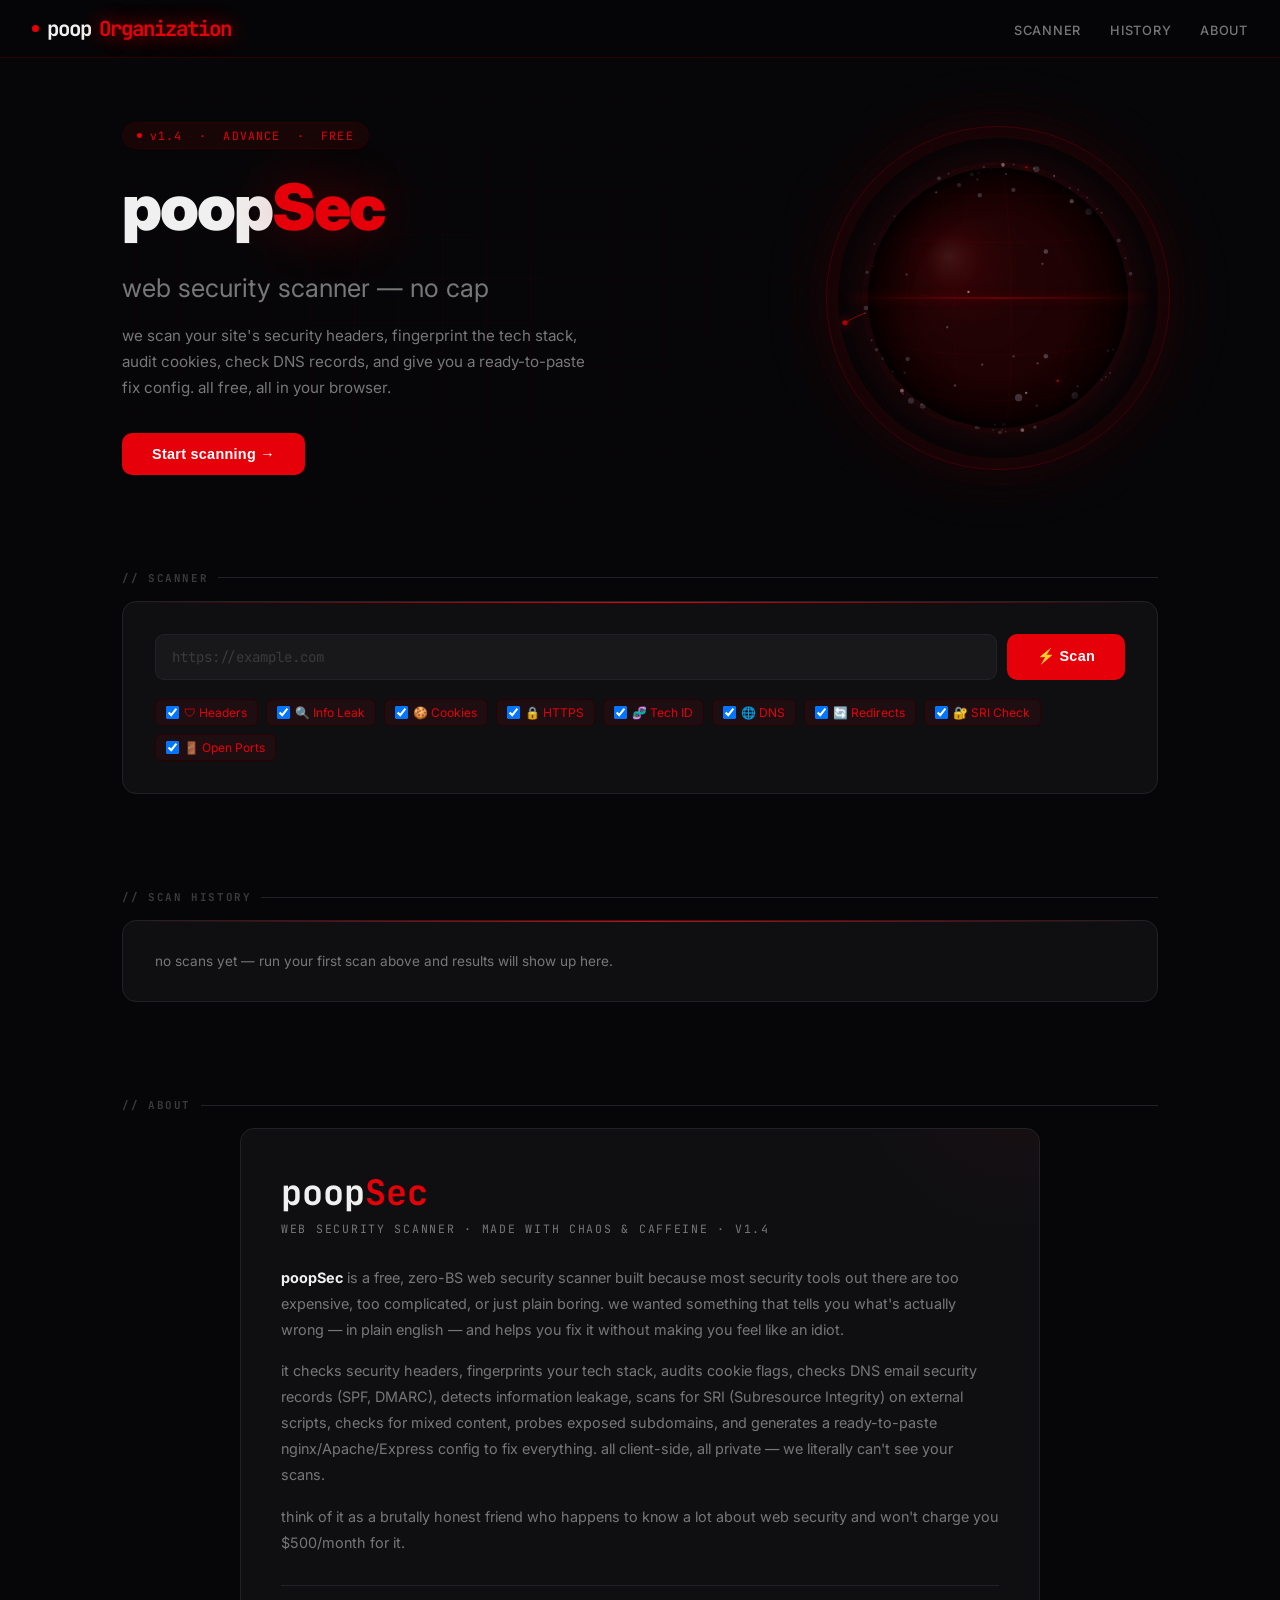
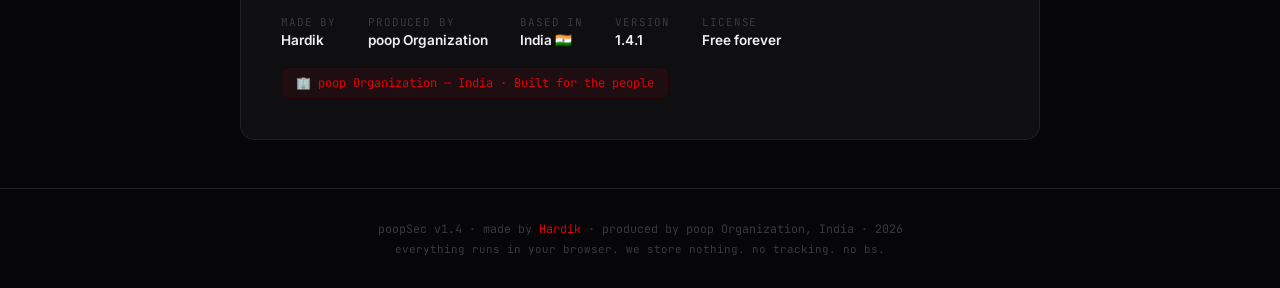
==== commit 2433ffc9: "Update index.html" ====
--- a/index.html
+++ b/index.html
@@ -8,7 +8,7 @@
 @import url('https://fonts.googleapis.com/css2?family=JetBrains+Mono:wght@300;400;500;700&family=Inter:wght@300;400;500;600;700;900&display=swap');
 *,*::before,*::after{box-sizing:border-box;margin:0;padding:0}
 :root{
-  --red:#e5000a;--red2:#ff0010;--red3:#ff3333;
+  --red:#e5000a;--red2:#ff0010;--red3:#ffa333;
   --white:#f0f0f0;--gray:#777;--dg:#3a3a3a;
   --bg:#060608;--s1:#0f0f12;--s2:#161619;--s3:#1c1c20;
   --bd:#222226;--bdr:#2a0003;
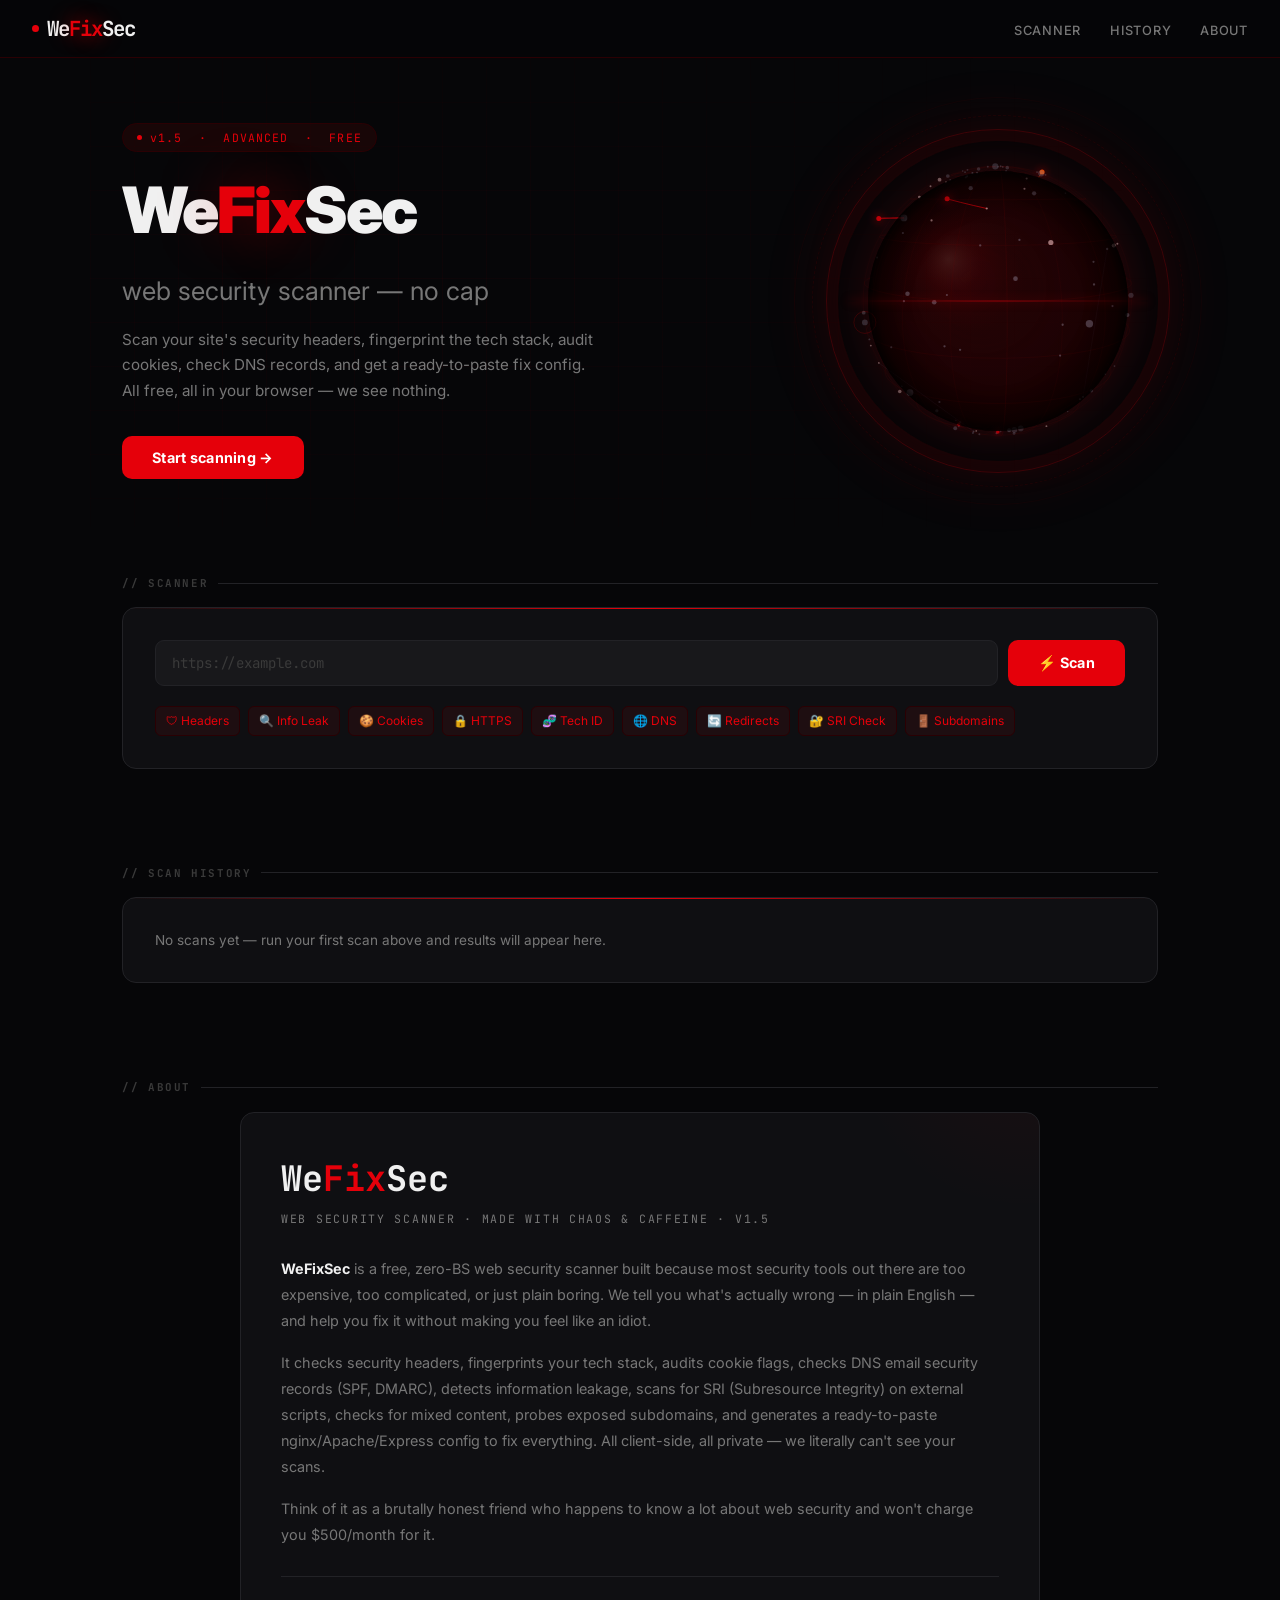
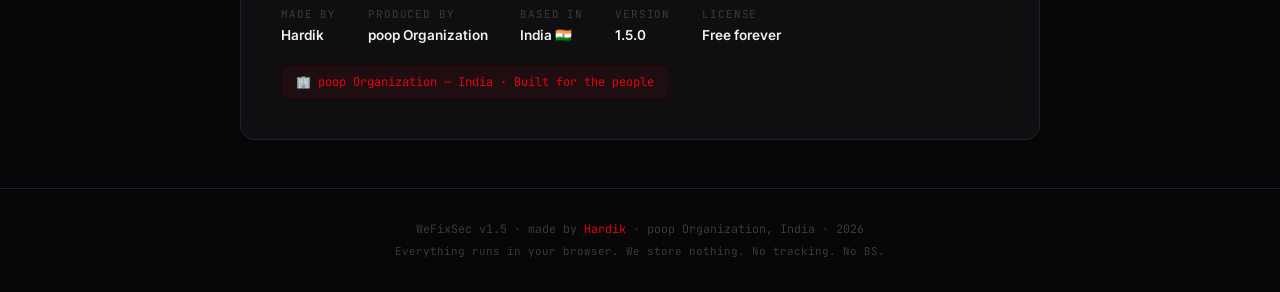
==== commit 981bbca5: "newww" ====
--- a/index.html
+++ b/index.html
@@ -1,259 +1,39 @@
 <!DOCTYPE html>
 <html lang="en">
 <head>
-<meta charset="UTF-8">
-<meta name="viewport" content="width=device-width, initial-scale=1.0">
-<title>poopSec — Web Security Scanner</title>
-<style>
-@import url('https://fonts.googleapis.com/css2?family=JetBrains+Mono:wght@300;400;500;700&family=Inter:wght@300;400;500;600;700;900&display=swap');
-*,*::before,*::after{box-sizing:border-box;margin:0;padding:0}
-:root{
-  --red:#e5000a;--red2:#ff0010;--red3:#ffa333;
-  --white:#f0f0f0;--gray:#777;--dg:#3a3a3a;
-  --bg:#060608;--s1:#0f0f12;--s2:#161619;--s3:#1c1c20;
-  --bd:#222226;--bdr:#2a0003;
-  --glow-red:rgba(229,0,10,0.6);
-  --glow-dim:rgba(229,0,10,0.15);
-}
-body{background:var(--bg);color:var(--white);font-family:'Inter',sans-serif;min-height:100vh;overflow-x:hidden;}
-::-webkit-scrollbar{width:3px;}::-webkit-scrollbar-track{background:var(--bg);}::-webkit-scrollbar-thumb{background:var(--red);border-radius:2px;}
-
-/* ── NAV ── */
-nav{background:rgba(6,6,8,0.85);backdrop-filter:blur(28px) saturate(180%);-webkit-backdrop-filter:blur(28px) saturate(180%);border-bottom:1px solid var(--bdr);padding:0 2rem;display:flex;align-items:center;justify-content:space-between;height:58px;position:sticky;top:0;z-index:200;}
-.logo{font-family:'JetBrains Mono',monospace;font-weight:700;font-size:1.3rem;letter-spacing:-1px;display:flex;align-items:center;gap:8px;color:var(--white);}
-.logo em{color:var(--red);font-style:normal;text-shadow:0 0 20px rgba(229,0,10,.8);}
-.dot{width:7px;height:7px;border-radius:50%;background:var(--red);animation:pdot 2s infinite;}
-@keyframes pdot{0%,100%{box-shadow:0 0 0 0 rgba(229,0,10,.8);}60%{box-shadow:0 0 0 8px rgba(229,0,10,0);}}
-.nav-links{display:flex;gap:1.8rem;list-style:none;}
-.nav-links a{color:var(--gray);text-decoration:none;font-size:.8rem;font-weight:500;letter-spacing:.06em;text-transform:uppercase;transition:color .2s;cursor:pointer;}
-.nav-links a:hover{color:var(--red);}
-
-/* ── HERO ── */
-.hero{display:grid;grid-template-columns:1fr auto;align-items:center;gap:2rem;max-width:1100px;margin:0 auto;padding:4rem 2rem 3rem;position:relative;}
-.hero-bg{position:absolute;inset:0;background-image:linear-gradient(rgba(229,0,10,.04) 1px,transparent 1px),linear-gradient(90deg,rgba(229,0,10,.04) 1px,transparent 1px);background-size:44px 44px;mask-image:radial-gradient(ellipse 70% 80% at 30% 50%,black,transparent);pointer-events:none;}
-.hero-left{position:relative;z-index:1;}
-.hero-badge{display:inline-flex;align-items:center;gap:8px;background:rgba(229,0,10,.08);border:1px solid var(--bdr);color:var(--red);padding:5px 14px;border-radius:100px;font-family:'JetBrains Mono',monospace;font-size:.72rem;margin-bottom:1.5rem;letter-spacing:.1em;}
-.hero-badge::before{content:'';width:5px;height:5px;border-radius:50%;background:var(--red);animation:blink 1.2s step-end infinite;}
-@keyframes blink{0%,100%{opacity:1;}50%{opacity:0;}}
-.hero h1{font-size:clamp(2.2rem,5vw,4rem);font-weight:900;line-height:1.05;letter-spacing:-2px;margin-bottom:1rem;}
-.hero h1 em{color:var(--red);font-style:normal;text-shadow:0 0 60px rgba(229,0,10,.4);}
-.hero-sub{color:var(--gray);font-size:.95rem;line-height:1.7;max-width:480px;margin-bottom:2rem;}
-.btn-primary{background:var(--red);color:#fff;border:none;padding:13px 30px;border-radius:10px;font-weight:700;font-size:.9rem;cursor:pointer;transition:all .2s;position:relative;overflow:hidden;letter-spacing:.02em;}
-.btn-primary::after{content:'';position:absolute;inset:0;background:linear-gradient(45deg,transparent 30%,rgba(255,255,255,.12) 50%,transparent 70%);transform:translateX(-100%);transition:transform .5s;}
-.btn-primary:hover::after{transform:translateX(100%);}
-.btn-primary:hover{background:var(--red2);box-shadow:0 0 40px rgba(229,0,10,.5),0 4px 24px rgba(0,0,0,.4);transform:translateY(-1px);}
-.btn-primary:disabled{opacity:.5;cursor:not-allowed;transform:none;}
-
-/* ── GLOBE WRAPPER ── */
-.globe-wrap{width:320px;height:320px;flex-shrink:0;position:relative;perspective:1000px;}
-#globe-canvas{border-radius:50%;display:block;filter:drop-shadow(0 0 30px rgba(229,0,10,.25));}
-.globe-ring{position:absolute;inset:-12px;border-radius:50%;border:1px solid rgba(229,0,10,.2);animation:spin-slow 18s linear infinite;box-shadow:0 0 15px rgba(229,0,10,.05) inset;}
-.globe-ring2{position:absolute;inset:-26px;border-radius:50%;border:1px dashed rgba(229,0,10,.08);animation:spin-slow 32s linear infinite reverse;}
-.globe-ring3{position:absolute;inset:-44px;border-radius:50%;border:1px solid rgba(229,0,10,.04);animation:spin-slow 50s linear infinite;}
-@keyframes spin-slow{to{transform:rotate(360deg);}}
-.globe-glow{position:absolute;inset:0;border-radius:50%;box-shadow:0 0 80px rgba(229,0,10,.15),inset 0 0 60px rgba(0,0,0,.5);pointer-events:none;}
-.globe-scan-line{position:absolute;left:10px;right:10px;top:50%;height:1px;background:linear-gradient(90deg,transparent,rgba(229,0,10,.6),transparent);transform:translateY(-50%);animation:globe-scan 3s ease-in-out infinite;border-radius:1px;box-shadow:0 0 8px rgba(229,0,10,.5);}
-@keyframes globe-scan{0%,100%{top:10%;opacity:0;}5%{opacity:1;}50%{top:90%;opacity:.8;}95%{opacity:1;}99%{top:10%;opacity:0;}}
-.atk-badge{position:absolute;font-family:'JetBrains Mono',monospace;font-size:.6rem;font-weight:700;background:rgba(229,0,10,.9);color:#fff;padding:2px 6px;border-radius:4px;pointer-events:none;white-space:nowrap;opacity:0;transform:scale(.7);transition:opacity .3s,transform .3s;letter-spacing:.04em;box-shadow:0 2px 8px rgba(229,0,10,.4);}
-
-/* ── SCANNER SECTION ── */
-.section{max-width:1100px;margin:0 auto;padding:3rem 2rem;}
-.sec-label{font-size:.68rem;font-weight:700;letter-spacing:.15em;color:var(--dg);font-family:'JetBrains Mono',monospace;text-transform:uppercase;margin-bottom:1rem;display:flex;align-items:center;gap:10px;}
-.sec-label::after{content:'';flex:1;height:1px;background:var(--bd);}
-.card{background:var(--s1);border:1px solid var(--bd);border-radius:14px;position:relative;overflow:hidden;}
-.card::before{content:'';position:absolute;top:0;left:0;right:0;height:1px;background:linear-gradient(90deg,transparent,var(--red),transparent);}
-.card-pad{padding:2rem;}
-
-.input-row{display:flex;gap:10px;margin-bottom:1.2rem;}
-.url-inp{flex:1;background:rgba(255,255,255,.04);border:1px solid var(--bd);border-radius:9px;padding:13px 16px;color:var(--white);font-family:'JetBrains Mono',monospace;font-size:.88rem;outline:none;transition:border-color .3s,box-shadow .3s;min-width:0;}
-.url-inp:focus{border-color:var(--red);box-shadow:0 0 0 3px rgba(229,0,10,.1),0 0 25px rgba(229,0,10,.07);}
-.url-inp::placeholder{color:var(--dg);}
-.opts{display:flex;gap:8px;flex-wrap:wrap;}
-.opt{display:flex;align-items:center;gap:5px;background:rgba(255,255,255,.03);border:1px solid var(--bd);border-radius:6px;padding:5px 10px;cursor:pointer;color:var(--gray);font-size:.75rem;transition:all .2s;user-select:none;}
-.opt.on{background:rgba(229,0,10,.07);border-color:var(--bdr);color:var(--red);}
-
-/* ── LOADING ── */
-#load{display:none;padding:3rem 0;text-align:center;position:relative;}
-#load::before{content:'';position:absolute;inset:0;background:radial-gradient(ellipse 60% 60% at 50% 50%,rgba(229,0,10,.03),transparent);pointer-events:none;}
-.spinner-wrap{position:relative;width:64px;height:64px;margin:0 auto 1.4rem;}
-.spinner{width:64px;height:64px;border-radius:50%;border:2px solid var(--bd);border-top-color:var(--red);animation:spin .65s linear infinite;}
-.spinner-inner{position:absolute;inset:10px;border-radius:50%;border:1px solid transparent;border-bottom-color:rgba(229,0,10,.4);animation:spin .9s linear infinite reverse;}
-@keyframes spin{to{transform:rotate(360deg);}}
-.load-msg{font-family:'JetBrains Mono',monospace;color:var(--red);font-size:.85rem;margin-bottom:1rem;min-height:1.2em;transition:opacity .2s;}
-.prog-wrap{height:3px;background:var(--bd);border-radius:3px;max-width:420px;margin:0 auto .8rem;overflow:hidden;position:relative;}
-.prog{height:100%;background:linear-gradient(90deg,var(--red),var(--red3));border-radius:3px;width:0%;transition:width .4s ease;box-shadow:0 0 12px var(--red),0 0 24px rgba(229,0,10,.3);}
-.prog::after{content:'';position:absolute;right:0;top:0;bottom:0;width:30px;background:linear-gradient(90deg,transparent,rgba(255,80,80,.4));border-radius:3px;}
-.load-steps{display:flex;flex-direction:column;gap:5px;max-width:380px;margin:0 auto;}
-.ls{display:flex;align-items:center;gap:8px;font-size:.75rem;color:var(--dg);font-family:'JetBrains Mono',monospace;transition:color .3s,transform .2s;}
-.ls.done{color:var(--gray);}.ls.act{color:var(--red);transform:translateX(4px);}
-.ls-ic{width:14px;text-align:center;font-size:.7rem;}
-
-/* ── RESULTS ── */
-#res{display:none;}
-.score-hero{background:var(--s1);border:1px solid var(--bd);border-radius:14px;padding:2rem;display:flex;align-items:center;gap:2.5rem;flex-wrap:wrap;margin-bottom:1.5rem;position:relative;overflow:hidden;}
-.score-hero::after{content:'';position:absolute;inset:0;background:radial-gradient(ellipse 50% 100% at 0 50%,rgba(229,0,10,.05),transparent);pointer-events:none;}
-.ring-wrap{position:relative;width:120px;height:120px;flex-shrink:0;}
-.ring-wrap svg{transform:rotate(-90deg);}
-.rb{fill:none;stroke:var(--bd);stroke-width:6;}
-.rf{fill:none;stroke-width:6;stroke-linecap:round;transition:stroke-dashoffset 1.4s cubic-bezier(.4,0,.2,1),stroke .5s;}
-.rn{position:absolute;inset:0;display:flex;flex-direction:column;align-items:center;justify-content:center;}
-.rn-big{font-size:1.9rem;font-weight:900;line-height:1;}
-.rn-lbl{font-size:.65rem;color:var(--gray);font-family:'JetBrains Mono',monospace;}
-.grade{font-size:4rem;font-weight:900;font-family:'JetBrains Mono',monospace;line-height:1;}
-.score-info{flex:1;min-width:180px;}
-.score-info h2{font-size:1.3rem;font-weight:700;margin-bottom:.4rem;}
-.score-info p{color:var(--gray);font-size:.85rem;line-height:1.6;margin-bottom:.8rem;}
-.pills{display:flex;gap:6px;flex-wrap:wrap;}
-.pill{padding:3px 10px;border-radius:100px;font-size:.7rem;font-weight:700;}
-.p-c{background:rgba(229,0,10,.12);color:#ff5555;border:1px solid rgba(229,0,10,.25);}
-.p-h{background:rgba(255,100,0,.1);color:#ff6600;border:1px solid rgba(255,100,0,.2);}
-.p-m{background:rgba(255,200,0,.1);color:#ffc400;border:1px solid rgba(255,200,0,.2);}
-.p-l{background:rgba(0,200,100,.08);color:#00c864;border:1px solid rgba(0,200,100,.15);}
-.p-p{background:rgba(0,180,80,.08);color:#00b450;border:1px solid rgba(0,180,80,.15);}
-
-.action-row{display:flex;gap:8px;margin-bottom:1.5rem;flex-wrap:wrap;}
-.btn-sec{background:rgba(255,255,255,.04);border:1px solid var(--bd);color:var(--gray);padding:8px 16px;border-radius:8px;font-size:.78rem;cursor:pointer;font-family:'Inter',sans-serif;font-weight:500;transition:all .2s;display:flex;align-items:center;gap:6px;}
-.btn-sec:hover{background:rgba(255,255,255,.08);color:var(--white);border-color:var(--dg);}
-
-.sum-grid{display:grid;grid-template-columns:repeat(auto-fit,minmax(150px,1fr));gap:10px;margin-bottom:1.5rem;}
-.sum-c{background:var(--s1);border:1px solid var(--bd);border-radius:12px;padding:1.1rem;position:relative;overflow:hidden;transition:transform .2s;}
-.sum-c:hover{transform:translateY(-2px);}
-.sum-c::before{content:'';position:absolute;top:0;left:0;right:0;height:2px;}
-.sum-c.rc::before{background:linear-gradient(90deg,transparent,var(--red),transparent);}
-.sum-c.oc::before{background:linear-gradient(90deg,transparent,#ff6600,transparent);}
-.sum-c.yc::before{background:linear-gradient(90deg,transparent,#ffc400,transparent);}
-.sum-c.gc::before{background:linear-gradient(90deg,transparent,#00c864,transparent);}
-.sum-n{font-size:1.8rem;font-weight:900;line-height:1;margin-bottom:3px;}
-.sum-d{font-size:.72rem;color:var(--gray);}
-
-.tabs{display:flex;gap:3px;border-bottom:1px solid var(--bd);margin-bottom:1.5rem;flex-wrap:wrap;}
-.tab{padding:9px 18px;cursor:pointer;color:var(--gray);font-size:.8rem;font-weight:500;border:none;border-bottom:2px solid transparent;background:none;font-family:'Inter',sans-serif;transition:all .2s;}
-.tab:hover{color:var(--white);}
-.tab.act{color:var(--red);border-bottom-color:var(--red);}
-.tc{display:none;}.tc.act{display:block;}
-
-.findings{display:flex;flex-direction:column;gap:10px;}
-.fnd{background:var(--s1);border:1px solid var(--bd);border-radius:11px;overflow:hidden;cursor:pointer;transition:border-color .2s,transform .15s;}
-.fnd:hover{border-color:var(--dg);transform:translateX(2px);}
-.fnd.open .fb{display:block;}.fnd.open .chev{transform:rotate(180deg);}
-.fh{display:flex;align-items:center;gap:10px;padding:12px 16px;}
-.sb{width:7px;height:7px;border-radius:50%;flex-shrink:0;}
-.sc{background:#e5000a;box-shadow:0 0 6px #e5000a;}.sh{background:#ff6600;box-shadow:0 0 6px #ff6600;}.sm{background:#ffc400;}.sl{background:#00c864;}.si{background:var(--dg);}.sp{background:#00b450;}
-.ft{flex:1;font-size:.85rem;font-weight:500;}
-.sl2{font-size:.67rem;font-weight:700;letter-spacing:.07em;font-family:'JetBrains Mono',monospace;padding:2px 7px;border-radius:4px;}
-.lc{background:rgba(229,0,10,.1);color:#ff5555;}.lh{background:rgba(255,100,0,.1);color:#ff6600;}.lm{background:rgba(255,200,0,.1);color:#ffc400;}.ll{background:rgba(0,200,100,.08);color:#00c864;}.li{background:rgba(100,100,100,.1);color:#777;}.lp{background:rgba(0,180,80,.08);color:#00b450;}
-.chev{color:var(--dg);transition:transform .2s;flex-shrink:0;font-size:.9rem;}
-.fb{display:none;padding:0 16px 16px;border-top:1px solid var(--bd);padding-top:13px;}
-.fd{font-size:.82rem;color:var(--gray);line-height:1.6;margin-bottom:.8rem;}
-.fl{font-size:.67rem;font-weight:700;letter-spacing:.1em;color:var(--dg);font-family:'JetBrains Mono',monospace;margin-bottom:5px;text-transform:uppercase;}
-.fv{font-family:'JetBrains Mono',monospace;font-size:.75rem;background:rgba(255,255,255,.03);border:1px solid var(--bd);border-radius:6px;padding:9px 11px;color:var(--white);word-break:break-all;line-height:1.5;margin-bottom:.8rem;}
-.ff{font-size:.82rem;color:var(--gray);line-height:1.6;background:rgba(0,200,100,.03);border:1px solid rgba(0,200,100,.1);border-radius:6px;padding:10px 13px;}
-.ff strong{color:#00c864;font-weight:600;}
-code{font-family:'JetBrains Mono',monospace;background:rgba(255,255,255,.07);padding:1px 5px;border-radius:3px;font-size:.85em;}
-
-/* ── TECH ── */
-.tech-grid{display:grid;grid-template-columns:repeat(auto-fill,minmax(200px,1fr));gap:10px;}
-.tech-item{background:var(--s2);border:1px solid var(--bd);border-radius:10px;padding:12px 14px;display:flex;align-items:center;gap:10px;transition:border-color .2s;}
-.tech-item:hover{border-color:var(--dg);}
-.tech-icon{width:32px;height:32px;border-radius:8px;background:rgba(229,0,10,.08);border:1px solid var(--bdr);display:flex;align-items:center;justify-content:center;font-size:1rem;flex-shrink:0;}
-.tech-name{font-size:.8rem;font-weight:600;color:var(--white);}
-.tech-cat{font-size:.68rem;color:var(--gray);}
-
-/* ── CHART ── */
-.chart-wrap{background:var(--s2);border:1px solid var(--bd);border-radius:12px;padding:1.5rem;margin-bottom:1rem;}
-.chart-title{font-size:.75rem;font-weight:600;letter-spacing:.05em;color:var(--gray);margin-bottom:1rem;font-family:'JetBrains Mono',monospace;text-transform:uppercase;}
-.bar-chart{display:flex;flex-direction:column;gap:8px;}
-.bc-row{display:flex;align-items:center;gap:10px;}
-.bc-label{font-size:.72rem;color:var(--gray);font-family:'JetBrains Mono',monospace;width:80px;text-align:right;flex-shrink:0;}
-.bc-track{flex:1;height:8px;background:var(--bd);border-radius:4px;overflow:hidden;}
-.bc-fill{height:100%;border-radius:4px;transition:width 1s cubic-bezier(.4,0,.2,1);}
-.bc-val{font-size:.7rem;color:var(--gray);width:24px;font-family:'JetBrains Mono',monospace;}
-
-/* ── HISTORY ── */
-.hist-list{display:flex;flex-direction:column;gap:8px;}
-.hist-item{background:var(--s2);border:1px solid var(--bd);border-radius:10px;padding:12px 16px;display:flex;align-items:center;gap:12px;cursor:pointer;transition:border-color .2s,transform .15s;}
-.hist-item:hover{border-color:var(--dg);transform:translateX(2px);}
-.hist-grade{width:36px;height:36px;border-radius:8px;display:flex;align-items:center;justify-content:center;font-weight:900;font-size:1rem;font-family:'JetBrains Mono',monospace;flex-shrink:0;}
-.hist-info{flex:1;min-width:0;}
-.hist-url{font-size:.82rem;font-weight:500;color:var(--white);white-space:nowrap;overflow:hidden;text-overflow:ellipsis;}
-.hist-time{font-size:.7rem;color:var(--gray);font-family:'JetBrains Mono',monospace;}
-.hist-score{font-size:1rem;font-weight:700;font-family:'JetBrains Mono',monospace;}
-
-/* ── AUTO-FIX ── */
-.fix-section{margin-bottom:1rem;}
-.fix-header{display:flex;align-items:center;justify-content:space-between;margin-bottom:.5rem;}
-.fix-title{font-size:.8rem;font-weight:600;color:var(--white);}
-.fix-code{font-family:'JetBrains Mono',monospace;font-size:.73rem;background:rgba(255,255,255,.03);border:1px solid var(--bd);border-radius:8px;padding:14px;color:#a0d0a0;line-height:1.7;white-space:pre;overflow-x:auto;}
-
-/* ── COOKIE TABLE ── */
-.ctable{width:100%;border-collapse:collapse;font-size:.78rem;font-family:'JetBrains Mono',monospace;}
-.ctable th{text-align:left;padding:8px 12px;border-bottom:1px solid var(--bd);color:var(--dg);font-size:.67rem;letter-spacing:.08em;}
-.ctable td{padding:8px 12px;border-bottom:1px solid rgba(34,34,38,.5);color:var(--gray);word-break:break-all;}
-.ctable tr:last-child td{border-bottom:none;}
-.ct-n{color:var(--white)!important;font-weight:500;}
-.ct-ok{color:#00b450!important;}.ct-bad{color:#ff5555!important;}.ct-miss{color:#777!important;}
-
-/* ── DNS ── */
-.dns-row{display:flex;align-items:center;gap:10px;padding:10px 0;border-bottom:1px solid rgba(34,34,38,.5);}
-.dns-row:last-child{border-bottom:none;}
-.dns-name{font-family:'JetBrains Mono',monospace;font-size:.78rem;color:var(--white);font-weight:500;width:80px;flex-shrink:0;}
-.dns-val{flex:1;font-family:'JetBrains Mono',monospace;font-size:.73rem;color:var(--gray);word-break:break-all;}
-.dns-stat{font-size:.68rem;font-weight:700;padding:2px 8px;border-radius:4px;flex-shrink:0;}
-.ds-ok{background:rgba(0,180,80,.1);color:#00b450;}.ds-bad{background:rgba(229,0,10,.1);color:#ff5555;}.ds-na{background:rgba(100,100,100,.1);color:#777;}
-
-/* ── ABOUT ── */
-.about-wrap{background:var(--s1);border:1px solid var(--bd);border-radius:14px;padding:2.5rem;max-width:800px;margin:0 auto;position:relative;overflow:hidden;}
-.about-wrap::before{content:'';position:absolute;top:-40%;right:-20%;width:350px;height:350px;border-radius:50%;background:radial-gradient(circle,rgba(229,0,10,.05),transparent 70%);pointer-events:none;}
-.alogo{font-family:'JetBrains Mono',monospace;font-size:2.2rem;font-weight:700;margin-bottom:.3rem;}
-.alogo em{color:var(--red);font-style:normal;}
-.atag{font-family:'JetBrains Mono',monospace;font-size:.72rem;color:var(--gray);letter-spacing:.15em;text-transform:uppercase;margin-bottom:1.8rem;}
-.atext{color:var(--gray);line-height:1.8;font-size:.9rem;margin-bottom:1rem;}
-.atext strong{color:var(--white);}
-.adiv{border:none;border-top:1px solid var(--bd);margin:1.8rem 0;}
-.ameta{display:flex;gap:2rem;flex-wrap:wrap;}
-.am-item .am-l{font-size:.68rem;color:var(--dg);font-family:'JetBrains Mono',monospace;letter-spacing:.08em;margin-bottom:3px;text-transform:uppercase;}
-.am-item .am-v{font-size:.85rem;font-weight:600;color:var(--white);}
-.aorg{display:inline-block;margin-top:1.2rem;background:rgba(229,0,10,.07);border:1px solid var(--bdr);padding:7px 14px;border-radius:8px;font-family:'JetBrains Mono',monospace;font-size:.75rem;color:var(--red);}
-
-/* ── ERROR ── */
-.err-box{background:rgba(229,0,10,.05);border:1px solid rgba(229,0,10,.2);border-radius:9px;padding:1rem 1.2rem;color:#ff7777;font-size:.82rem;display:flex;gap:9px;align-items:flex-start;margin-bottom:.8rem;}
-
-footer{text-align:center;padding:2rem;border-top:1px solid var(--bd);font-size:.73rem;color:var(--dg);font-family:'JetBrains Mono',monospace;}
-footer a{color:var(--red);text-decoration:none;}
-
-/* ── ANIMATIONS ── */
-.fade{animation:fin .4s ease forwards;}
-@keyframes fin{from{opacity:0;transform:translateY(14px);}to{opacity:1;transform:translateY(0);}}
-
-/* ── SCAN FLASH OVERLAY ── */
-.scan-flash{position:fixed;inset:0;background:rgba(229,0,10,.03);pointer-events:none;z-index:999;opacity:0;transition:opacity .2s;}
-.scan-flash.on{opacity:1;}
-
-/* ── PARTICLE EFFECTS (attack lines on globe) ── */
-@keyframes atk-pulse{0%{opacity:0;transform:scale(.5);}30%{opacity:1;transform:scale(1);}70%{opacity:.7;}100%{opacity:0;transform:scale(1.3);}}
-.atk-spark{position:absolute;width:4px;height:4px;border-radius:50%;background:var(--red);pointer-events:none;animation:atk-pulse .6s forwards;}
-</style>
+  <meta charset="UTF-8">
+  <meta name="viewport" content="width=device-width, initial-scale=1.0">
+  <title>WeFixSec — Web Security Scanner</title>
+  <link rel="preconnect" href="https://fonts.googleapis.com">
+  <link rel="preconnect" href="https://fonts.gstatic.com" crossorigin>
+  <link href="https://fonts.googleapis.com/css2?family=JetBrains+Mono:wght@300;400;500;700&family=Inter:wght@300;400;500;600;700;900&display=swap" rel="stylesheet">
+  <link rel="stylesheet" href="styles.css">
 </head>
 <body>
 
 <div class="scan-flash" id="scan-flash"></div>
 
 <nav>
-  <div class="logo"><div class="dot"></div>poop<em>Organization</em></div>
+  <div class="logo">
+    <div class="dot"></div>
+    <span>We<em>Fix</em>Sec</span>
+  </div>
   <ul class="nav-links">
-    <li><a onclick="gs('scan-sec')">Scanner</a></li>
-    <li><a onclick="gs('hist-sec')">History</a></li>
-    <li><a onclick="gs('about-sec')">About</a></li>
+    <li><a onclick="scrollTo('scan-sec')">Scanner</a></li>
+    <li><a onclick="scrollTo('hist-sec')">History</a></li>
+    <li><a onclick="scrollTo('about-sec')">About</a></li>
   </ul>
 </nav>
 
 <div class="hero">
   <div class="hero-bg"></div>
   <div class="hero-left">
-    <div class="hero-badge">v1.4 &nbsp;·&nbsp; ADVANCE &nbsp;·&nbsp; FREE</div>
-    <h1>poop<em>Sec</em><br><span style="font-size:.4em;color:var(--gray);font-weight:400;letter-spacing:0;">web security scanner — no cap</span></h1>
-    <p class="hero-sub">we scan your site's security headers, fingerprint the tech stack, audit cookies, check DNS records, and give you a ready-to-paste fix config. all free, all in your browser.</p>
-    <button class="btn-primary" onclick="gs('scan-sec')">Start scanning →</button>
+    <div class="hero-badge">v1.5 &nbsp;·&nbsp; ADVANCED &nbsp;·&nbsp; FREE</div>
+    <h1>We<em>Fix</em>Sec<br>
+      <span class="hero-sub-title">web security scanner — no cap</span>
+    </h1>
+    <p class="hero-sub">Scan your site's security headers, fingerprint the tech stack, audit cookies, check DNS records, and get a ready-to-paste fix config. All free, all in your browser — we see nothing.</p>
+    <button class="btn-primary" onclick="scrollTo('scan-sec')">Start scanning →</button>
   </div>
   <div class="globe-wrap" id="globe-wrap">
     <canvas id="globe-canvas" width="320" height="320"></canvas>
@@ -265,12 +45,13 @@
   </div>
 </div>
 
+<!-- ── SCANNER ── -->
 <div class="section" id="scan-sec">
   <div class="sec-label">// scanner</div>
   <div class="card card-pad">
     <div id="err-wrap"></div>
     <div class="input-row">
-      <input class="url-inp" id="url-in" type="url" placeholder="https://example.com">
+      <input class="url-inp" id="url-in" type="url" placeholder="https://example.com" autocomplete="url" spellcheck="false">
       <button class="btn-primary" id="scan-btn" onclick="startScan()">⚡ Scan</button>
     </div>
     <div class="opts" id="opts-row">
@@ -282,7 +63,7 @@
       <label class="opt on" onclick="tog(this)" id="opt-dns"><input type="checkbox" checked> 🌐 DNS</label>
       <label class="opt on" onclick="tog(this)" id="opt-redirect"><input type="checkbox" checked> 🔄 Redirects</label>
       <label class="opt on" onclick="tog(this)" id="opt-sri"><input type="checkbox" checked> 🔐 SRI Check</label>
-      <label class="opt on" onclick="tog(this)" id="opt-ports"><input type="checkbox" checked> 🚪 Open Ports</label>
+      <label class="opt on" onclick="tog(this)" id="opt-ports"><input type="checkbox" checked> 🚪 Subdomains</label>
     </div>
   </div>
 
@@ -299,27 +80,29 @@
   <div id="res"></div>
 </div>
 
+<!-- ── HISTORY ── -->
 <div class="section" id="hist-sec">
   <div class="sec-label">// scan history</div>
   <div class="card card-pad" id="hist-wrap">
-    <p style="color:var(--gray);font-size:.85rem;">no scans yet — run your first scan above and results will show up here.</p>
+    <p class="empty-msg">No scans yet — run your first scan above and results will appear here.</p>
   </div>
 </div>
 
+<!-- ── ABOUT ── -->
 <div class="section" id="about-sec">
   <div class="sec-label">// about</div>
   <div class="about-wrap">
-    <div class="alogo">poop<em>Sec</em></div>
-    <div class="atag">Web Security Scanner · Made with chaos &amp; caffeine · v1.4</div>
-    <p class="atext"><strong>poopSec</strong> is a free, zero-BS web security scanner built because most security tools out there are too expensive, too complicated, or just plain boring. we wanted something that tells you what's actually wrong — in plain english — and helps you fix it without making you feel like an idiot.</p>
-    <p class="atext">it checks security headers, fingerprints your tech stack, audits cookie flags, checks DNS email security records (SPF, DMARC), detects information leakage, scans for SRI (Subresource Integrity) on external scripts, checks for mixed content, probes exposed subdomains, and generates a ready-to-paste nginx/Apache/Express config to fix everything. all client-side, all private — we literally can't see your scans.</p>
-    <p class="atext">think of it as a brutally honest friend who happens to know a lot about web security and won't charge you $500/month for it.</p>
+    <div class="alogo">We<em>Fix</em>Sec</div>
+    <div class="atag">Web Security Scanner · Made with chaos &amp; caffeine · v1.5</div>
+    <p class="atext"><strong>WeFixSec</strong> is a free, zero-BS web security scanner built because most security tools out there are too expensive, too complicated, or just plain boring. We tell you what's actually wrong — in plain English — and help you fix it without making you feel like an idiot.</p>
+    <p class="atext">It checks security headers, fingerprints your tech stack, audits cookie flags, checks DNS email security records (SPF, DMARC), detects information leakage, scans for SRI (Subresource Integrity) on external scripts, checks for mixed content, probes exposed subdomains, and generates a ready-to-paste nginx/Apache/Express config to fix everything. All client-side, all private — we literally can't see your scans.</p>
+    <p class="atext">Think of it as a brutally honest friend who happens to know a lot about web security and won't charge you $500/month for it.</p>
     <hr class="adiv">
     <div class="ameta">
       <div class="am-item"><div class="am-l">Made by</div><div class="am-v">Hardik</div></div>
       <div class="am-item"><div class="am-l">Produced by</div><div class="am-v">poop Organization</div></div>
       <div class="am-item"><div class="am-l">Based in</div><div class="am-v">India 🇮🇳</div></div>
-      <div class="am-item"><div class="am-l">Version</div><div class="am-v">1.4.1</div></div>
+      <div class="am-item"><div class="am-l">Version</div><div class="am-v">1.5.0</div></div>
       <div class="am-item"><div class="am-l">License</div><div class="am-v">Free forever</div></div>
     </div>
     <div class="aorg">🏢 poop Organization — India · Built for the people</div>
@@ -327,1187 +110,10 @@
 </div>
 
 <footer>
-  <p>poopSec v1.4 · made by <a href="#">Hardik</a> · produced by poop Organization, India · 2026</p>
-  <p style="margin-top:5px;font-size:.68rem;">everything runs in your browser. we store nothing. no tracking. no bs.</p>
+  <p>WeFixSec v1.5 · made by <a href="#">Hardik</a> · poop Organization, India · 2026</p>
+  <p class="footer-sub">Everything runs in your browser. We store nothing. No tracking. No BS.</p>
 </footer>
 
-<script>
-/* ═══════════════════════════════════════════════════
-   GLOBE — 3D with depth shading, attack effects, arcs
-   ═══════════════════════════════════════════════════ */
-(function(){
-  const cv = document.getElementById('globe-canvas');
-  const ctx = cv.getContext('2d');
-  const W = 320, R = 130, cx = 160, cy = 160;
-  let rot = 0, tilt = 0.18; // slight axial tilt for 3D feel
-  let nodes = [], conns = [], attacks = [], scanPulses = [], arcs = [];
-  let globeScanY = -R, globeScanDir = 1;
-  let frameCount = 0;
-
-  // Generate nodes (cities)
-  for (let i = 0; i < 160; i++) {
-    // cluster towards populated areas roughly
-    const lat = (Math.random() - .5) * Math.PI;
-    const lng = Math.random() * Math.PI * 2;
-    nodes.push({
-      lat, lng,
-      size: Math.random() > .93 ? 3 : Math.random() > .75 ? 1.8 : 0.9,
-      col: Math.random() > .96 ? 'atk' : Math.random() > .82 ? 'hot' : 'dim',
-      pulse: Math.random() > .9 ? { t: Math.random() * Math.PI * 2, spd: .04 + Math.random() * .03 } : null
-    });
-  }
-
-  // Fixed connections
-  for (let i = 0; i < 22; i++) {
-    const a = Math.floor(Math.random() * nodes.length);
-    const b = Math.floor(Math.random() * nodes.length);
-    const dist = Math.abs(nodes[a].lat - nodes[b].lat) + Math.abs(nodes[a].lng - nodes[b].lng);
-    if (dist < 2.5) conns.push({ a, b, alpha: .15 + Math.random() * .2, atk: Math.random() > .85 });
-  }
-
-  // Project 3D point on sphere to 2D canvas with tilt
-  function project(lat, lng) {
-    // Apply axial tilt (rotate around X)
-    const cosT = Math.cos(tilt), sinT = Math.sin(tilt);
-    const x0 = R * Math.cos(lat) * Math.sin(lng + rot);
-    const y0 = R * Math.sin(lat);
-    const z0 = R * Math.cos(lat) * Math.cos(lng + rot);
-    // Tilt the Y and Z
-    const y1 = y0 * cosT - z0 * sinT;
-    const z1 = y0 * sinT + z0 * cosT;
-    // Perspective division for depth feel
-    const persp = 1 + z1 / (R * 3.5);
-    const px = cx + x0 * persp;
-    const py = cy - y1 * persp;
-    return { x: px, y: py, z: z1, depth: (z1 + R) / (2 * R), visible: z1 > -R * .1 };
-  }
-
-  function projectRaw(lat, lng) {
-    return project(lat, lng);
-  }
-
-  // Great-circle arc between two points
-  function drawArc(a, b, color, progress, width) {
-    const steps = 40;
-    ctx.beginPath();
-    let started = false;
-    for (let i = 0; i <= steps * progress; i++) {
-      const t = i / steps;
-      // Interpolate via slerp-ish on sphere
-      const lat = a.lat + (b.lat - a.lat) * t;
-      const lng = a.lng + (b.lng - a.lng) * t;
-      // Arc lifts mid-point above sphere surface
-      const lift = Math.sin(t * Math.PI) * .22;
-      const liftedR = R * (1 + lift);
-      const p = projectRaw(lat, lng);
-      const lx = cx + (p.x - cx) * (liftedR / R);
-      const ly = cy + (p.y - cy) * (liftedR / R);
-      if (p.visible) {
-        if (!started) { ctx.moveTo(lx, ly); started = true; }
-        else ctx.lineTo(lx, ly);
-      } else { started = false; }
-    }
-    ctx.strokeStyle = color;
-    ctx.lineWidth = width || 0.8;
-    ctx.stroke();
-  }
-
-  // Launch an attack arc from node A to node B
-  function spawnAttack() {
-    if (nodes.length < 2) return;
-    const srcI = Math.floor(Math.random() * nodes.length);
-    let dstI;
-    do { dstI = Math.floor(Math.random() * nodes.length); } while (dstI === srcI);
-    arcs.push({
-      src: nodes[srcI], dst: nodes[dstI],
-      progress: 0, spd: .004 + Math.random() * .006,
-      color: Math.random() > .5 ? 'rgba(229,0,10,0.7)' : 'rgba(255,80,0,0.5)',
-      width: .6 + Math.random() * .8,
-      done: false
-    });
-  }
-
-  // Spawn attack badge on globe wrapper
-  function spawnAtkBadge() {
-    const labels = ['SYN FLOOD', 'BRUTE FORCE', 'XSS PROBE', 'SQLI SCAN', 'PORT SCAN', 'DDOS', 'MITM', 'RECON', 'CVE PROBE', 'RCE TEST'];
-    const wrap = document.getElementById('globe-wrap');
-    const badge = document.createElement('div');
-    badge.className = 'atk-badge';
-    badge.textContent = labels[Math.floor(Math.random() * labels.length)];
-    const angle = Math.random() * Math.PI * 2;
-    const dist = 105 + Math.random() * 55;
-    const bx = 160 + Math.cos(angle) * dist;
-    const by = 160 + Math.sin(angle) * dist;
-    badge.style.left = bx + 'px';
-    badge.style.top = by + 'px';
-    wrap.appendChild(badge);
-    requestAnimationFrame(() => { badge.style.opacity = '1'; badge.style.transform = 'scale(1)'; });
-    setTimeout(() => { badge.style.opacity = '0'; badge.style.transform = 'scale(.6)'; }, 1200);
-    setTimeout(() => badge.remove(), 1600);
-  }
-
-  // Scan ripple pulse on node
-  function spawnPulse(node) {
-    scanPulses.push({ node, r: 0, maxR: 18, alpha: .7, done: false });
-  }
-
-  function draw() {
-    ctx.clearRect(0, 0, W, W);
-    frameCount++;
-
-    /* ── Base sphere gradient (3D depth) ── */
-    const grd = ctx.createRadialGradient(cx - R * .28, cy - R * .22, R * .05, cx, cy, R);
-    grd.addColorStop(0, 'rgba(60,0,0,0.18)');
-    grd.addColorStop(.35, 'rgba(15,0,0,0.35)');
-    grd.addColorStop(.7, 'rgba(0,0,0,0.5)');
-    grd.addColorStop(1, 'rgba(0,0,0,0.88)');
-    ctx.beginPath(); ctx.arc(cx, cy, R, 0, Math.PI * 2);
-    ctx.fillStyle = grd; ctx.fill();
-
-    /* ── Specular highlight (makes it look 3D sphere) ── */
-    const spec = ctx.createRadialGradient(cx - R * .38, cy - R * .32, 1, cx - R * .3, cy - R * .25, R * .55);
-    spec.addColorStop(0, 'rgba(255,180,160,0.10)');
-    spec.addColorStop(.4, 'rgba(229,0,10,0.04)');
-    spec.addColorStop(1, 'rgba(0,0,0,0)');
-    ctx.beginPath(); ctx.arc(cx, cy, R, 0, Math.PI * 2);
-    ctx.fillStyle = spec; ctx.fill();
-
-    /* ── Latitude lines ── */
-    for (let lat = -Math.PI / 2; lat <= Math.PI / 2; lat += Math.PI / 9) {
-      ctx.beginPath(); let first = true;
-      for (let lng = 0; lng <= Math.PI * 2; lng += 0.04) {
-        const p = project(lat, lng);
-        if (p.visible) {
-          const alpha = 0.04 + p.depth * 0.08;
-          if (first) ctx.moveTo(p.x, p.y); else ctx.lineTo(p.x, p.y);
-          first = false;
-        } else { first = true; }
-      }
-      ctx.strokeStyle = 'rgba(229,0,10,0.10)'; ctx.lineWidth = 0.5; ctx.stroke();
-    }
-
-    /* ── Longitude lines ── */
-    for (let lng = 0; lng < Math.PI * 2; lng += Math.PI / 9) {
-      ctx.beginPath(); let first = true;
-      for (let lat = -Math.PI / 2; lat <= Math.PI / 2; lat += 0.04) {
-        const p = project(lat, lng);
-        if (p.visible) {
-          if (first) ctx.moveTo(p.x, p.y); else ctx.lineTo(p.x, p.y);
-          first = false;
-        } else { first = true; }
-      }
-      ctx.strokeStyle = 'rgba(229,0,10,0.07)'; ctx.lineWidth = 0.5; ctx.stroke();
-    }
-
-    /* ── Connection lines ── */
-    conns.forEach(c => {
-      const a = project(nodes[c.a].lat, nodes[c.a].lng);
-      const b = project(nodes[c.b].lat, nodes[c.b].lng);
-      if (a.visible && b.visible) {
-        ctx.beginPath(); ctx.moveTo(a.x, a.y); ctx.lineTo(b.x, b.y);
-        const baseAlpha = c.atk ? 0.35 : c.alpha;
-        const depthAlpha = baseAlpha * ((a.depth + b.depth) / 2);
-        ctx.strokeStyle = c.atk ? `rgba(229,0,10,${depthAlpha})` : `rgba(180,180,255,${depthAlpha * .5})`;
-        ctx.lineWidth = c.atk ? 0.8 : 0.5;
-        ctx.stroke();
-      }
-    });
-
-    /* ── Attack arcs ── */
-    arcs = arcs.filter(arc => !arc.done);
-    arcs.forEach(arc => {
-      arc.progress = Math.min(1, arc.progress + arc.spd);
-      if (arc.progress >= 1) arc.done = true;
-      drawArc(arc.src, arc.dst, arc.color, arc.progress, arc.width);
-      // Draw a bright dot at the head
-      if (arc.progress < 1) {
-        const t = arc.progress;
-        const lat = arc.src.lat + (arc.dst.lat - arc.src.lat) * t;
-        const lng = arc.src.lng + (arc.dst.lng - arc.src.lng) * t;
-        const lift = Math.sin(t * Math.PI) * .22;
-        const liftedR = R * (1 + lift);
-        const p = project(lat, lng);
-        const lx = cx + (p.x - cx) * (liftedR / R);
-        const ly = cy + (p.y - cy) * (liftedR / R);
-        if (p.visible) {
-          ctx.beginPath(); ctx.arc(lx, ly, 2.5, 0, Math.PI * 2);
-          ctx.fillStyle = arc.color.replace('0.7)', '1)').replace('0.5)', '1)');
-          ctx.shadowColor = '#e5000a'; ctx.shadowBlur = 8;
-          ctx.fill(); ctx.shadowBlur = 0;
-        }
-      }
-    });
-
-    /* ── Scan ripple pulses ── */
-    scanPulses = scanPulses.filter(p => !p.done);
-    scanPulses.forEach(p => {
-      const pt = project(p.node.lat, p.node.lng);
-      if (pt.visible) {
-        p.r += 0.5;
-        p.alpha -= 0.022;
-        if (p.alpha <= 0 || p.r >= p.maxR) { p.done = true; return; }
-        ctx.beginPath(); ctx.arc(pt.x, pt.y, p.r, 0, Math.PI * 2);
-        ctx.strokeStyle = `rgba(229,0,10,${p.alpha})`;
-        ctx.lineWidth = 1;
-        ctx.stroke();
-      }
-    });
-
-    /* ── Nodes ── */
-    nodes.forEach(n => {
-      const p = project(n.lat, n.lng);
-      if (!p.visible) return;
-      const depth = p.depth;
-      let r = n.size * (0.6 + depth * .7); // depth-scale nodes
-
-      if (n.pulse) {
-        n.pulse.t += n.pulse.spd;
-        r += Math.sin(n.pulse.t) * .4;
-      }
-
-      ctx.beginPath(); ctx.arc(p.x, p.y, r, 0, Math.PI * 2);
-
-      if (n.col === 'atk') {
-        ctx.fillStyle = `rgba(229,0,10,${0.5 + depth * .5})`;
-        ctx.shadowColor = '#ff0010'; ctx.shadowBlur = 10 * depth;
-      } else if (n.col === 'hot') {
-        ctx.fillStyle = `rgba(220,180,180,${0.2 + depth * .5})`;
-        ctx.shadowBlur = 0;
-      } else {
-        ctx.fillStyle = `rgba(140,140,160,${0.1 + depth * .35})`;
-        ctx.shadowBlur = 0;
-      }
-      ctx.fill(); ctx.shadowBlur = 0;
-    });
-
-    /* ── Outer edge shadow (3D depth rim) ── */
-    const rimG = ctx.createRadialGradient(cx, cy, R * .72, cx, cy, R);
-    rimG.addColorStop(0, 'rgba(0,0,0,0)');
-    rimG.addColorStop(.75, 'rgba(0,0,0,.35)');
-    rimG.addColorStop(1, 'rgba(0,0,0,.82)');
-    ctx.beginPath(); ctx.arc(cx, cy, R, 0, Math.PI * 2);
-    ctx.fillStyle = rimG; ctx.fill();
-
-    /* ── Subtle atmosphere glow on limb ── */
-    const atmo = ctx.createRadialGradient(cx, cy, R * .92, cx, cy, R * 1.08);
-    atmo.addColorStop(0, 'rgba(229,0,10,0.05)');
-    atmo.addColorStop(.5, 'rgba(229,0,10,0.02)');
-    atmo.addColorStop(1, 'rgba(229,0,10,0)');
-    ctx.beginPath(); ctx.arc(cx, cy, R * 1.08, 0, Math.PI * 2);
-    ctx.fillStyle = atmo; ctx.fill();
-
-    /* ── Clip to circle (clean edge) ── */
-    // (canvas is already rounded via CSS border-radius)
-
-    rot += 0.0025;
-
-    // Spawn attacks periodically
-    if (frameCount % 90 === 0) spawnAttack();
-    if (frameCount % 70 === 1) {
-      const rn = nodes[Math.floor(Math.random() * nodes.length)];
-      if (rn) spawnPulse(rn);
-    }
-    if (frameCount % 180 === 0) spawnAtkBadge();
-
-    requestAnimationFrame(draw);
-  }
-
-  // Initial attacks
-  for (let i = 0; i < 3; i++) setTimeout(spawnAttack, i * 400);
-  draw();
-})();
-
-/* ═══════════════════════════════════════════════════
-   SCANNER LOGIC
-   ═══════════════════════════════════════════════════ */
-const PROXIES = [
-  'https://api.allorigins.win/raw?url=',
-  'https://corsproxy.io/?',
-  'https://thingproxy.freeboard.io/fetch/'
-];
-const MSGS = [
-  'initializing scanner...',
-  'establishing connection...',
-  'fetching response headers...',
-  'analyzing security config...',
-  'checking for info leaks...',
-  'fingerprinting tech stack...',
-  'auditing cookies...',
-  'querying DNS records...',
-  'probing exposed subdomains...',
-  'calculating risk score...',
-  'building your report...'
-];
-const STEPS = [
-  {id:'st1',t:'Connection & Fetch'},
-  {id:'st2',t:'Header Retrieval'},
-  {id:'st3',t:'Security Analysis'},
-  {id:'st4',t:'Tech Fingerprint'},
-  {id:'st5',t:'DNS & Subdomains'},
-  {id:'st6',t:'Score Calculation'}
-];
-
-let msgI = 0, msgTmr = null, scanHistory = [], lastReport = null;
-
-function gs(id) { document.getElementById(id)?.scrollIntoView({behavior:'smooth'}); }
-function tog(el) { el.classList.toggle('on'); }
-function eh(s) { return (s||'').toString().replace(/&/g,'&amp;').replace(/</g,'&lt;').replace(/>/g,'&gt;').replace(/"/g,'&quot;'); }
-function sleep(ms) { return new Promise(r => setTimeout(r, ms)); }
-function sp(p) { document.getElementById('prog').style.width = p + '%'; }
-function sm(i, s) {
-  const e = document.getElementById('st' + (i + 1));
-  if (!e) return;
-  e.className = 'ls ' + s;
-  e.querySelector('.ls-ic').textContent = s === 'done' ? '✓' : s === 'act' ? '▶' : '○';
-}
-
-function flashScan() {
-  const f = document.getElementById('scan-flash');
-  f.classList.add('on');
-  setTimeout(() => f.classList.remove('on'), 200);
-}
-
-async function fetchHP(url) {
-  for (let p of PROXIES) {
-    try {
-      const r = await fetch(p + encodeURIComponent(url), {
-        method: 'GET',
-        signal: AbortSignal.timeout(10000)
-      });
-      if (r.status < 500) return r;
-    } catch(e) { /* try next proxy */ }
-  }
-  throw new Error("couldn't reach the site — it might be blocking proxies or is currently down");
-}
-
-async function dnsLookup(hostname, type) {
-  try {
-    const r = await fetch(`https://cloudflare-dns.com/dns-query?name=${encodeURIComponent(hostname)}&type=${type}`, {
-      headers: {Accept:'application/dns-json'},
-      signal: AbortSignal.timeout(6000)
-    });
-    if (!r.ok) return null;
-    const d = await r.json();
-    return d.Answer || [];
-  } catch(e) { return null; }
-}
-
-function isOptOn(id) {
-  const el = document.getElementById(id);
-  return el ? el.classList.contains('on') : true;
-}
-
-/* ── Redirect checker ── */
-async function checkRedirects(url) {
-  const findings = [];
-  try {
-    const httpUrl = url.replace(/^https?:\/\//i, 'http://');
-    const proxyUrl = PROXIES[0] + encodeURIComponent(httpUrl);
-    const r = await fetch(proxyUrl, { signal: AbortSignal.timeout(7000) });
-    const loc = r.headers.get('location') || '';
-    if (url.startsWith('https://')) {
-      findings.push({sev:'pass',cat:'redirect',title:'HTTPS URL directly accessible',value:url,desc:'the URL provided is already HTTPS and responded successfully.',fix:''});
-    }
-    // www vs non-www check
-    const hn = new URL(url).hostname;
-    const wwwOther = hn.startsWith('www.') ? hn.slice(4) : 'www.' + hn;
-    try {
-      const altUrl = url.replace(hn, wwwOther);
-      const altProxy = PROXIES[0] + encodeURIComponent(altUrl);
-      const ar = await fetch(altProxy, { signal: AbortSignal.timeout(6000) });
-      if (ar.ok) {
-        const aloc = ar.headers.get('location') || '';
-        if (!aloc.includes(hn)) {
-          findings.push({sev:'low',cat:'redirect',title:'www/non-www not canonicalized',value:wwwOther + ' → no redirect to canonical',desc:'both www and non-www versions serve content independently. pick one and 301-redirect the other — this matters for SEO and can cause session issues.',fix:'Add a 301 redirect from one variant to the other in your server config.'});
-        } else {
-          findings.push({sev:'pass',cat:'redirect',title:'www canonicalization configured',value:'redirects to: ' + aloc.substring(0,60),desc:'one www variant redirects to the canonical URL correctly.',fix:''});
-        }
-      }
-    } catch(e) {}
-  } catch(e) {}
-  if (!findings.length) {
-    findings.push({sev:'info',cat:'redirect',title:'Redirect check inconclusive',value:'proxy limitation',desc:'could not fully trace redirect chain via proxy. run <code>curl -IL ' + url + '</code> locally for accurate results.',fix:''});
-  }
-  return findings;
-}
-
-/* ── SRI checker ── */
-async function checkSRI(html) {
-  const findings = [];
-  if (!html) return findings;
-  const scriptRe = /<script[^>]+src=["']?(https?:\/\/[^"'\s>]+)["']?[^>]*>/gi;
-  const linkRe = /<link[^>]+href=["']?(https?:\/\/[^"'\s>]+\.css[^"'\s>]*)["']?[^>]*>/gi;
-  const integrityRe = /integrity=["'][^"']+["']/i;
-  const externalScripts = [], externalStyles = [];
-  let m;
-  while ((m = scriptRe.exec(html)) !== null) {
-    const tag = m[0], src = m[1];
-    externalScripts.push({src, hasSRI: integrityRe.test(tag)});
-  }
-  while ((m = linkRe.exec(html)) !== null) {
-    const tag = m[0], href = m[1];
-    externalStyles.push({href, hasSRI: integrityRe.test(tag)});
-  }
-  const noSRIScripts = externalScripts.filter(s => !s.hasSRI);
-  const noSRIStyles = externalStyles.filter(s => !s.hasSRI);
-
-  if (noSRIScripts.length === 0 && externalScripts.length > 0) {
-    findings.push({sev:'pass',cat:'sri',title:`All ${externalScripts.length} external script(s) have SRI hashes`,value:`${externalScripts.length} scripts verified`,desc:'subresource integrity enforced — CDN tampering attempts would be blocked by the browser.',fix:''});
-  } else if (noSRIScripts.length > 0) {
-    findings.push({sev:'high',cat:'sri',title:`${noSRIScripts.length} external script(s) missing SRI`,value:noSRIScripts.slice(0,3).map(s=>s.src).join(', '),desc:'if a CDN or third-party host is compromised, malicious code can be silently injected into your page. SRI prevents this by verifying script hash before execution.',fix:'Generate hashes at <code>srihash.org</code> and add <code>integrity="sha384-..."</code> + <code>crossorigin="anonymous"</code> to each script tag.'});
-  }
-  if (noSRIStyles.length > 0) {
-    findings.push({sev:'medium',cat:'sri',title:`${noSRIStyles.length} external stylesheet(s) missing SRI`,value:noSRIStyles.slice(0,3).map(s=>s.href).join(', '),desc:'external CSS without SRI can be modified by a CDN to exfiltrate data via CSS selectors or inject malicious content.',fix:'Add integrity hash to your link tags. Use <code>srihash.org</code> to generate SHA-384 hashes.'});
-  }
-  if (externalScripts.length === 0 && externalStyles.length === 0) {
-    findings.push({sev:'pass',cat:'sri',title:'No external CDN scripts or stylesheets detected',value:'all resources appear local/inline',desc:'no CDN-hosted assets found on this page — no SRI required.',fix:''});
-  }
-
-  // Mixed content check
-  const mixedRe = /(?:src|href|action)=["'](http:\/\/[^"']+)["']/gi;
-  const mixedResources = [];
-  while ((m = mixedRe.exec(html)) !== null) { mixedResources.push(m[1]); }
-  if (mixedResources.length > 0) {
-    findings.push({sev:'high',cat:'sri',title:`Mixed content: ${mixedResources.length} HTTP resource(s) on HTTPS page`,value:mixedResources.slice(0,3).join(', '),desc:'loading HTTP resources on an HTTPS page can be blocked by browsers and weakens your security posture, potentially allowing resource injection.',fix:'Change all resource URLs to https:// or use protocol-relative // URLs.'});
-  } else {
-    findings.push({sev:'pass',cat:'sri',title:'No mixed content detected',value:'all scanned resources use HTTPS',desc:'no HTTP resources found on this HTTPS page.',fix:''});
-  }
-  return findings;
-}
-
-/* ── Exposed services checker ── */
-async function checkExposedServices(hn) {
-  const findings = [];
-  const sensitiveSubdomains = ['admin','jenkins','jira','kibana','grafana','phpmyadmin','adminer','portainer','traefik','prometheus','gitlab','sonar','staging','dev','test','beta','api','internal','vpn','mail','webmail','cpanel','whm','ftp'];
-  const found = [];
-  const checks = sensitiveSubdomains.slice(0, 10).map(async sub => {
-    const fullHost = sub + '.' + hn;
-    try {
-      const res = await dnsLookup(fullHost, 'A');
-      if (res && res.length > 0) found.push({sub: fullHost, ip: res[0].data});
-    } catch(e) {}
-  });
-  await Promise.all(checks);
-
-  if (found.length > 0) {
-    findings.push({sev:'medium',cat:'ports',title:`${found.length} exposed subdomain(s) detected`,value:found.map(f => f.sub + ' (' + f.ip + ')').join(', '),desc:'these subdomains resolve to real IPs and may expose admin panels, CI/CD systems, or internal services to the internet without authentication gates.',fix:'Ensure these subdomains require strong authentication. Consider IP allowlisting, VPN gating, or removing public DNS resolution for sensitive services.'});
-  } else {
-    findings.push({sev:'pass',cat:'ports',title:'No sensitive exposed subdomains found',value:'checked: ' + sensitiveSubdomains.slice(0, 10).join(', '),desc:'common admin/internal subdomains are not publicly resolving — good hygiene.',fix:''});
-  }
-
-  try {
-    const mx = await dnsLookup(hn, 'MX');
-    if (mx && mx.length > 0) {
-      findings.push({sev:'pass',cat:'ports',title:'MX records configured',value:mx.slice(0,2).map(r=>r.data).join(', '),desc:'email is properly configured for this domain.',fix:''});
-    } else {
-      findings.push({sev:'info',cat:'ports',title:'No MX records — email not configured',value:'no MX found',desc:'this domain does not receive email. even without MX, ensure SPF and DMARC exist to block spoofing attacks impersonating your domain.',fix:'Add: <code>v=spf1 ~all</code> TXT record and a DMARC policy to prevent spoofing.'});
-    }
-  } catch(e) {}
-  return findings;
-}
-
-/* ── Main scan ── */
-async function startScan() {
-  let raw = document.getElementById('url-in').value.trim();
-  if (!raw) { showErr('enter a URL first — try https://example.com'); return; }
-  if (!/^https?:\/\//i.test(raw)) raw = 'https://' + raw;
-  document.getElementById('url-in').value = raw;
-  let hn;
-  try { hn = new URL(raw).hostname; } catch(e) { showErr('that URL looks broken'); return; }
-  if (!hn || hn.length < 3) { showErr('hostname looks invalid — check your URL'); return; }
-
-  clearErr();
-  document.getElementById('scan-btn').disabled = true;
-  const res = document.getElementById('res');
-  res.style.display = 'none'; res.innerHTML = '';
-  const ld = document.getElementById('load');
-  ld.style.display = 'block';
-  document.getElementById('lsteps').innerHTML = STEPS.map(s =>
-    `<div class="ls" id="${s.id}"><span class="ls-ic">○</span>${s.t}</div>`
-  ).join('');
-  msgI = 0;
-  document.getElementById('lmsg').textContent = MSGS[0];
-  msgTmr = setInterval(() => {
-    msgI = (msgI + 1) % MSGS.length;
-    document.getElementById('lmsg').textContent = MSGS[msgI];
-  }, 900);
-  sp(3);
-
-  try {
-    sm(0,'act'); await sleep(200); sp(8);
-    let resp, hdrs = {}, rawHtml = '';
-
-    try {
-      resp = await fetchHP(raw);
-      resp.headers.forEach((v, k) => { hdrs[k.toLowerCase()] = v; });
-      try { rawHtml = await resp.clone().text(); } catch(e) { rawHtml = ''; }
-      sm(0,'done'); sm(1,'act'); sp(22); await sleep(200);
-      sm(1,'done'); sp(38);
-    } catch(e) {
-      throw new Error(e.message);
-    }
-
-    flashScan();
-    sm(2,'act'); await sleep(350); sp(50);
-    let secFindings = analyzeHeaders(raw, hn, hdrs, resp);
-
-    if (isOptOn('opt-redirect')) {
-      const redir = await checkRedirects(raw);
-      secFindings = secFindings.concat(redir);
-    }
-    if (isOptOn('opt-sri') && rawHtml) {
-      const sriFindings = await checkSRI(rawHtml);
-      secFindings = secFindings.concat(sriFindings);
-    }
-    sm(2,'done'); sm(3,'act'); sp(62); await sleep(250);
-
-    const tech = fingerprint(hdrs, raw, rawHtml);
-    sm(3,'done'); sm(4,'act'); sp(73); await sleep(250);
-
-    const cookies = parseCookies(hdrs);
-    sp(80);
-
-    let dns = { spf: null, dmarc: null, dkim: null, extra: [] };
-    try {
-      const [spfR, dmarcR] = await Promise.all([
-        dnsLookup(hn, 'TXT'),
-        dnsLookup('_dmarc.' + hn, 'TXT')
-      ]);
-      if (spfR) {
-        const s = spfR.find(r => r.data && r.data.includes('v=spf1'));
-        dns.spf = s ? s.data : '';
-      }
-      if (dmarcR) {
-        const d = dmarcR.find(r => r.data && r.data.includes('v=DMARC1'));
-        dns.dmarc = d ? d.data : '';
-      }
-    } catch(e) {}
-
-    if (isOptOn('opt-ports')) {
-      const portFindings = await checkExposedServices(hn);
-      dns.extra = portFindings;
-      secFindings = secFindings.concat(portFindings);
-    }
-
-    // Add DNS findings to secFindings (SPF/DMARC as findings)
-    if (dns.spf !== null) {
-      if (dns.spf === '') {
-        secFindings.push({sev:'high',cat:'dns',title:'No SPF record — email spoofing risk',value:'missing',desc:'anyone can send email pretending to be from your domain. SPF tells mail servers which IPs are authorized to send for you.',fix:'Add TXT record: <code>v=spf1 include:your-mail-provider.com ~all</code>'});
-      } else {
-        secFindings.push({sev:'pass',cat:'dns',title:'SPF record found',value:dns.spf.length>80?dns.spf.substring(0,80)+'...':dns.spf,desc:'SPF configured — unauthorized senders can be rejected.',fix:''});
-      }
-    }
-    if (dns.dmarc !== null) {
-      if (dns.dmarc === '') {
-        secFindings.push({sev:'high',cat:'dns',title:'No DMARC record — phishing risk',value:'missing',desc:'without DMARC, phishing emails spoofing your domain can reach inboxes. DMARC adds policy enforcement on top of SPF/DKIM.',fix:'Add TXT on <code>_dmarc.yourdomain.com</code>: <code>v=DMARC1; p=quarantine; rua=mailto:dmarc@yourdomain.com</code>'});
-      } else {
-        const policy = (dns.dmarc.match(/p=([^;]+)/)||[])[1] || 'none';
-        const sev = policy === 'reject' ? 'pass' : policy === 'quarantine' ? 'low' : 'medium';
-        secFindings.push({sev,cat:'dns',title:`DMARC found — policy: ${policy}`,value:dns.dmarc.length>80?dns.dmarc.substring(0,80)+'...':dns.dmarc,desc:policy==='reject'?'strong DMARC — unauthorized emails are rejected outright.':policy==='quarantine'?'DMARC set to quarantine. Consider upgrading to p=reject for stronger protection.':'DMARC policy is "none" — monitoring only, no enforcement. Upgrade to quarantine or reject.',fix:policy!=='reject'?'Change p=none to p=reject once you\'ve verified your legitimate mail streams.':''});
-      }
-    }
-
-    sm(4,'done'); sm(5,'act'); sp(90); await sleep(200);
-
-    const report = buildScore(raw, hn, hdrs, secFindings, tech, cookies, dns);
-    sm(5,'done'); sp(100); await sleep(250);
-
-    clearInterval(msgTmr);
-    ld.style.display = 'none';
-    flashScan();
-    renderResults(report);
-    saveHistory(report);
-    renderHistory();
-  } catch(e) {
-    clearInterval(msgTmr);
-    ld.style.display = 'none';
-    showErr(e.message + '. Try a different URL or check your network.');
-    document.getElementById('scan-btn').disabled = false;
-  }
-}
-
-/* ── Header analysis ── */
-function analyzeHeaders(url, hn, h, resp) {
-  const F = [];
-  const https = url.startsWith('https://');
-
-  // HTTPS
-  if (!https) {
-    F.push({sev:'critical',cat:'https',title:'No HTTPS — plain HTTP in 2026 is wild',value:url,desc:"everything your users send is cleartext on the wire. passwords, session tokens, credit card data — readable by anyone on the network path. no excuse exists for this in 2025.",fix:'Get a free SSL cert from <code>letsencrypt.org</code> and redirect all HTTP → HTTPS.'});
-  } else {
-    F.push({sev:'pass',cat:'https',title:'HTTPS enabled',value:'https://',desc:'encrypted transport is active.',fix:''});
-  }
-
-  // HSTS
-  const hsts = h['strict-transport-security'];
-  if (!hsts) {
-    F.push({sev:'high',cat:'headers',title:'No HSTS header',value:'MISSING',desc:"without HSTS, browsers may connect over HTTP first, enabling SSL stripping attacks. attackers on the network can intercept the first request.",fix:'Add: <code>Strict-Transport-Security: max-age=31536000; includeSubDomains; preload</code>'});
-  } else {
-    const ma = parseInt((hsts.match(/max-age=(\d+)/)||[])[1] || 0);
-    if (ma < 15552000) F.push({sev:'medium',cat:'headers',title:'HSTS max-age too short (' + ma + 's)',value:hsts,desc:'less than 6 months — browsers forget quickly, leaving windows for downgrade attacks.',fix:'Set max-age=31536000 (1 year) minimum. Ideally also add includeSubDomains and preload.'});
-    else if (!/includeSubDomains/i.test(hsts) || !/preload/i.test(hsts)) F.push({sev:'low',cat:'headers',title:'HSTS missing includeSubDomains or preload',value:hsts,desc:'good but not fully hardened. subdomains or HSTS preload list not covered.',fix:'Add includeSubDomains and preload flags to be fully protected.'});
-    else F.push({sev:'pass',cat:'headers',title:'HSTS fully configured',value:hsts,desc:'max-age, includeSubDomains, and preload — all present. solid.',fix:''});
-  }
-
-  // CSP
-  const csp = h['content-security-policy'];
-  if (!csp) {
-    F.push({sev:'critical',cat:'headers',title:'Missing Content-Security-Policy',value:'MISSING',desc:"no CSP means XSS attacks can execute arbitrary JavaScript on your page. this is one of the highest-impact headers you can add — it defines what content is allowed to load.",fix:"Start with: <code>Content-Security-Policy: default-src 'self'</code> then expand per resource type."});
-  } else {
-    const hasUnsafeInline = /unsafe-inline/i.test(csp);
-    const hasUnsafeEval = /unsafe-eval/i.test(csp);
-    const hasWildcard = /(?:^|[\s;])\*(?:[\s;]|$)/.test(csp);
-    if (hasUnsafeInline || hasUnsafeEval || hasWildcard) {
-      const issues = [hasUnsafeInline?'unsafe-inline':'', hasUnsafeEval?'unsafe-eval':'', hasWildcard?'wildcard *':''].filter(Boolean).join(', ');
-      F.push({sev:'medium',cat:'headers',title:'CSP present but weak: ' + issues,value:csp.length>180?csp.substring(0,180)+'...':csp,desc:"CSP exists but " + issues + " weakens it significantly. XSS may still be exploitable.",fix:"Remove 'unsafe-inline' and 'unsafe-eval'. Use nonces or hashes for inline scripts instead."});
-    } else {
-      F.push({sev:'pass',cat:'headers',title:'CSP looks solid',value:csp.length>180?csp.substring(0,180)+'...':csp,desc:'no obvious weak directives. nice CSP config.',fix:''});
-    }
-  }
-
-  // X-Frame-Options
-  const xfo = h['x-frame-options'];
-  if (!xfo && (!csp || !csp.includes('frame-ancestors'))) {
-    F.push({sev:'high',cat:'headers',title:'No X-Frame-Options — clickjacking risk',value:'MISSING',desc:"your site can be loaded in an iframe on attacker-controlled pages. users think they're interacting with your UI but are actually clicking attacker-controlled overlay elements.",fix:'Add: <code>X-Frame-Options: DENY</code> or use CSP <code>frame-ancestors \'none\'</code>'});
-  } else if (xfo) {
-    if (['deny','sameorigin'].includes(xfo.toLowerCase())) {
-      F.push({sev:'pass',cat:'headers',title:'X-Frame-Options set correctly',value:xfo,desc:'clickjacking protection in place.',fix:''});
-    } else {
-      F.push({sev:'medium',cat:'headers',title:'X-Frame-Options has non-standard value',value:xfo,desc:'non-standard value may not be honored by all browsers.',fix:'Use DENY or SAMEORIGIN.'});
-    }
-  } else {
-    F.push({sev:'pass',cat:'headers',title:'Frame protection via CSP frame-ancestors',value:'via CSP',desc:'clickjacking covered by CSP frame-ancestors directive.',fix:''});
-  }
-
-  // X-Content-Type-Options
-  const xcto = h['x-content-type-options'];
-  if (!xcto) {
-    F.push({sev:'medium',cat:'headers',title:'No X-Content-Type-Options',value:'MISSING',desc:"browsers may sniff content types, enabling MIME confusion attacks where a text file is executed as JS.",fix:'Add: <code>X-Content-Type-Options: nosniff</code> — one line fix.'});
-  } else if (xcto.toLowerCase() === 'nosniff') {
-    F.push({sev:'pass',cat:'headers',title:'X-Content-Type-Options: nosniff ✓',value:xcto,desc:'MIME type sniffing disabled.',fix:''});
-  } else {
-    F.push({sev:'low',cat:'headers',title:'X-Content-Type-Options unusual value',value:xcto,desc:'expected "nosniff".',fix:'Set to: nosniff'});
-  }
-
-  // Referrer-Policy
-  const rp = h['referrer-policy'];
-  const goodRPs = ['no-referrer','no-referrer-when-downgrade','same-origin','strict-origin','strict-origin-when-cross-origin','origin-when-cross-origin'];
-  if (!rp) {
-    F.push({sev:'low',cat:'headers',title:'No Referrer-Policy',value:'MISSING',desc:"full URLs get sent to third-party sites in the Referer header. can leak sensitive path/query params to external services.",fix:'Add: <code>Referrer-Policy: strict-origin-when-cross-origin</code>'});
-  } else if (goodRPs.includes(rp.toLowerCase())) {
-    F.push({sev:'pass',cat:'headers',title:'Referrer-Policy configured',value:rp,desc:'referrer leakage controlled to third parties.',fix:''});
-  } else if (rp.toLowerCase() === 'unsafe-url') {
-    F.push({sev:'medium',cat:'headers',title:'Referrer-Policy: unsafe-url — maximally leaky',value:rp,desc:'sends full URL to all destinations, including cross-origin. change immediately.',fix:'Use: strict-origin-when-cross-origin'});
-  } else {
-    F.push({sev:'info',cat:'headers',title:'Referrer-Policy set (unusual value)',value:rp,desc:'non-standard value. review whether it achieves intended behavior.',fix:''});
-  }
-
-  // Permissions-Policy
-  const pp = h['permissions-policy'] || h['feature-policy'];
-  if (!pp) {
-    F.push({sev:'low',cat:'headers',title:'No Permissions-Policy',value:'MISSING',desc:"no control over browser APIs available to your page and embedded third-party scripts. they could request camera, microphone, geolocation, etc.",fix:'Add: <code>Permissions-Policy: camera=(), microphone=(), geolocation=(), payment=()</code>'});
-  } else {
-    F.push({sev:'pass',cat:'headers',title:'Permissions-Policy configured',value:pp.length>120?pp.substring(0,120)+'...':pp,desc:'browser feature/API access restricted.',fix:''});
-  }
-
-  // Server header
-  const srv = h['server'];
-  if (srv) {
-    const hasVersion = /[\d.]{3,}/.test(srv);
-    F.push({sev:hasVersion?'medium':'low',cat:'info',title:(hasVersion?'Server header leaks version: ':'Server header exposed: ') + srv,value:srv,desc:hasVersion?`attackers see your exact software version and can look up CVEs for it directly.`:`server software is exposed but version is hidden. still adds to attacker recon.`,fix:'nginx: <code>server_tokens off;</code> &nbsp; Apache: <code>ServerSignature Off; ServerTokens Prod</code>'});
-  } else {
-    F.push({sev:'pass',cat:'info',title:'Server header hidden',value:'absent',desc:'not advertising server software to attackers.',fix:''});
-  }
-
-  // X-Powered-By
-  const xpb = h['x-powered-by'];
-  if (xpb) {
-    F.push({sev:'medium',cat:'info',title:'X-Powered-By leaking: ' + xpb,value:xpb,desc:"reveals exact framework/runtime. helps attackers narrow target CVE lists.",fix:'Express: <code>app.disable(\'x-powered-by\')</code> &nbsp; PHP: <code>expose_php = Off</code>'});
-  } else {
-    F.push({sev:'pass',cat:'info',title:'X-Powered-By absent',value:'absent',desc:'framework fingerprinting blocked.',fix:''});
-  }
-
-  // ASP.NET version
-  const aspn = h['x-aspnet-version'] || h['x-aspnetmvc-version'];
-  if (aspn) {
-    F.push({sev:'medium',cat:'info',title:'ASP.NET version exposed: ' + aspn,value:aspn,desc:'version disclosure lets attackers look up known ASP.NET CVEs for your exact version.',fix:'web.config: <code>&lt;httpRuntime enableVersionHeader="false"/&gt;</code>'});
-  }
-
-  // Via header
-  const via = h['via'];
-  if (via) {
-    F.push({sev:'low',cat:'info',title:'Via header reveals proxy chain',value:via,desc:'reveals infrastructure hops — proxy types, internal hostnames. minor but useful for attacker recon.',fix:'Configure proxy/CDN to strip or suppress the Via header.'});
-  }
-
-  // CORS
-  const acao = h['access-control-allow-origin'];
-  if (acao === '*') {
-    F.push({sev:'medium',cat:'headers',title:'CORS wildcard — any origin can read responses',value:'*',desc:"any website can make cross-origin requests and read your responses. critical if you handle authentication, user data, or APIs.",fix:'Restrict to: <code>Access-Control-Allow-Origin: https://yourdomain.com</code>'});
-  } else if (acao) {
-    F.push({sev:'pass',cat:'headers',title:'CORS restricted to specific origin',value:acao,desc:'CORS scoped to defined origin.',fix:''});
-  }
-
-  // Cross-Origin headers
-  const coep = h['cross-origin-embedder-policy'];
-  if (!coep) {
-    F.push({sev:'info',cat:'headers',title:'No COEP header',value:'MISSING',desc:'required for cross-origin isolation. necessary if you use SharedArrayBuffer or high-precision timers.',fix:'Add: <code>Cross-Origin-Embedder-Policy: require-corp</code>'});
-  } else {
-    F.push({sev:'pass',cat:'headers',title:'COEP configured',value:coep,desc:'cross-origin embedding policy in place.',fix:''});
-  }
-
-  const coop = h['cross-origin-opener-policy'];
-  if (!coop) {
-    F.push({sev:'info',cat:'headers',title:'No COOP header',value:'MISSING',desc:'prevents cross-origin window access — helps defend against XS-Leaks timing attacks.',fix:'Add: <code>Cross-Origin-Opener-Policy: same-origin</code>'});
-  } else {
-    F.push({sev:'pass',cat:'headers',title:'COOP configured',value:coop,desc:'opener policy isolating window context.',fix:''});
-  }
-
-  const corp = h['cross-origin-resource-policy'];
-  if (!corp) {
-    F.push({sev:'low',cat:'headers',title:'No CORP header',value:'MISSING',desc:'your resources can be loaded cross-origin without explicit opt-in. opt-in to same-origin for sensitive resources.',fix:'Add: <code>Cross-Origin-Resource-Policy: same-origin</code>'});
-  } else {
-    F.push({sev:'pass',cat:'headers',title:'CORP configured',value:corp,desc:'resource cross-origin loading controlled.',fix:''});
-  }
-
-  // Cache-Control for sensitive pages
-  const cc = h['cache-control'];
-  if (!cc) {
-    F.push({sev:'info',cat:'headers',title:'No Cache-Control header',value:'MISSING',desc:'sensitive pages without cache directives may be cached by proxies or browsers. set no-store on authenticated pages.',fix:'Add: <code>Cache-Control: no-store, no-cache, must-revalidate</code> on authenticated endpoints.'});
-  }
-
-  return F;
-}
-
-/* ── Tech fingerprinting (enhanced with HTML body detection) ── */
-function fingerprint(h, url, html) {
-  const techs = [];
-  const s = h['server'] || '';
-  const xpb = h['x-powered-by'] || '';
-  const co = h['set-cookie'] || '';
-  const via = h['via'] || '';
-  const cf = h['cf-ray'] || h['cf-cache-status'] || '';
-  const xvh = h['x-varnish'] || '';
-  const xc = h['x-cache'] || '';
-  const body = (html || '').toLowerCase();
-
-  // Web Servers
-  if (/nginx/i.test(s)) techs.push({icon:'🟩',name:'nginx',cat:'Web Server'});
-  if (/apache/i.test(s)) techs.push({icon:'🪶',name:'Apache',cat:'Web Server'});
-  if (/iis/i.test(s) || /asp\.net/i.test(xpb) || h['x-aspnet-version']) techs.push({icon:'🪟',name:'IIS / ASP.NET',cat:'Web Server'});
-  if (/caddy/i.test(s)) techs.push({icon:'🔵',name:'Caddy',cat:'Web Server'});
-  if (/openresty/i.test(s)) techs.push({icon:'🌊',name:'OpenResty',cat:'Web Server'});
-  if (/litespeed/i.test(s)) techs.push({icon:'⚡',name:'LiteSpeed',cat:'Web Server'});
-
-  // Runtimes
-  if (/express/i.test(xpb) || /node/i.test(xpb)) techs.push({icon:'🟨',name:'Node.js / Express',cat:'Runtime'});
-  if (/php/i.test(xpb) || /phpsessid/i.test(co.toLowerCase())) techs.push({icon:'🐘',name:'PHP',cat:'Language'});
-
-  // Frameworks (headers)
-  if (/laravel/i.test(co)) techs.push({icon:'🔴',name:'Laravel',cat:'Framework'});
-  if (/django/i.test(co) || /csrftoken/i.test(co.toLowerCase())) techs.push({icon:'🎸',name:'Django',cat:'Framework'});
-  if (/rails/i.test(co) || /_session/i.test(co)) techs.push({icon:'💎',name:'Ruby on Rails',cat:'Framework'});
-
-  // CDN / Proxy
-  if (cf) techs.push({icon:'🌤',name:'Cloudflare',cat:'CDN / Proxy'});
-  if (xvh || /varnish/i.test(xc)) techs.push({icon:'🔷',name:'Varnish Cache',cat:'Cache'});
-  if (/akamai/i.test(via) || /akamai/i.test(xc)) techs.push({icon:'🌐',name:'Akamai',cat:'CDN'});
-  if (/fastly/i.test(via) || /fastly/i.test(xc)) techs.push({icon:'⚡',name:'Fastly',cat:'CDN'});
-
-  // Cloud
-  if (h['x-amz-request-id'] || h['x-amz-cf-id']) techs.push({icon:'☁️',name:'AWS',cat:'Cloud'});
-  if (h['x-azure-ref']) techs.push({icon:'🔵',name:'Azure',cat:'Cloud'});
-  if (h['x-goog-generation'] || h['x-guploader-uploadid']) techs.push({icon:'🔶',name:'Google Cloud',cat:'Cloud'});
-
-  // CMS / Frameworks from HTML body
-  if (body.includes('wp-content') || /wordpress/i.test(h['link']||'')) techs.push({icon:'🔵',name:'WordPress',cat:'CMS'});
-  if (body.includes('drupal') || body.includes('sites/all')) techs.push({icon:'🌀',name:'Drupal',cat:'CMS'});
-  if (body.includes('joomla')) techs.push({icon:'🔶',name:'Joomla',cat:'CMS'});
-  if (body.includes('shopify')) techs.push({icon:'🟢',name:'Shopify',cat:'E-commerce'});
-  if (body.includes('woocommerce')) techs.push({icon:'🟣',name:'WooCommerce',cat:'E-commerce'});
-  if (body.includes('magento')) techs.push({icon:'🟠',name:'Magento',cat:'E-commerce'});
-  if (body.includes('next.js') || body.includes('__next') || body.includes('_next/')) techs.push({icon:'⬛',name:'Next.js',cat:'Framework'});
-  if (body.includes('nuxt') || body.includes('__nuxt')) techs.push({icon:'🟢',name:'Nuxt.js',cat:'Framework'});
-  if (body.includes('react') || body.includes('__react')) techs.push({icon:'⚛️',name:'React',cat:'Frontend'});
-  if (body.includes('angular')) techs.push({icon:'🔴',name:'Angular',cat:'Frontend'});
-  if (body.includes('vue.js') || body.includes('vuejs') || body.includes('data-v-')) techs.push({icon:'💚',name:'Vue.js',cat:'Frontend'});
-  if (body.includes('svelte')) techs.push({icon:'🔥',name:'Svelte',cat:'Frontend'});
-  if (body.includes('jquery')) techs.push({icon:'🔵',name:'jQuery',cat:'Library'});
-  if (body.includes('bootstrap')) techs.push({icon:'💜',name:'Bootstrap',cat:'CSS Framework'});
-  if (body.includes('tailwind')) techs.push({icon:'🌊',name:'Tailwind CSS',cat:'CSS Framework'});
-  if (body.includes('google-analytics') || body.includes('gtag(') || body.includes('ga.js')) techs.push({icon:'📊',name:'Google Analytics',cat:'Analytics'});
-  if (body.includes('segment.com') || body.includes('analytics.js')) techs.push({icon:'📈',name:'Segment',cat:'Analytics'});
-  if (body.includes('intercom')) techs.push({icon:'💬',name:'Intercom',cat:'Support'});
-
-  if (!techs.length) techs.push({icon:'❓',name:'Unknown stack',cat:'Could not detect from headers/body'});
-  return techs;
-}
-
-/* ── Cookie parser ── */
-function parseCookies(h) {
-  const raw = h['set-cookie'] || '';
-  if (!raw) return [];
-  const lines = raw.includes('\n') ? raw.split('\n') : [raw];
-  return lines.filter(Boolean).map(line => {
-    const parts = line.split(';').map(s => s.trim());
-    const nameVal = parts[0] || '';
-    const nm = nameVal.split('=')[0] || '?';
-    const lp = parts.map(p => p.toLowerCase());
-    const ss = lp.find(p => p.startsWith('samesite=')) || '';
-    return {
-      name: nm,
-      secure: lp.some(p => p === 'secure'),
-      httponly: lp.some(p => p === 'httponly'),
-      samesite: ss,
-      raw: line.length > 100 ? line.substring(0, 100) + '...' : line
-    };
-  });
-}
-
-/* ── Score builder ── */
-function buildScore(url, hn, hdrs, findings, tech, cookies, dns) {
-  const sevW = { critical:-25, high:-15, medium:-8, low:-3, info:-1, pass:4 };
-  let sc = 100, crit = 0, high = 0, med = 0, low = 0, info = 0, pass = 0;
-  findings.forEach(f => {
-    sc += (sevW[f.sev] || 0);
-    if (f.sev === 'critical') crit++;
-    else if (f.sev === 'high') high++;
-    else if (f.sev === 'medium') med++;
-    else if (f.sev === 'low') low++;
-    else if (f.sev === 'info') info++;
-    else if (f.sev === 'pass') pass++;
-  });
-  sc = Math.max(0, Math.min(100, sc));
-  const g = sc>=90?'A':sc>=75?'B':sc>=60?'C':sc>=40?'D':'F';
-  const gc = sc>=90?'#00c864':sc>=75?'#00a050':sc>=60?'#ffc400':sc>=40?'#ff6600':'#e5000a';
-  const sm2 = sc>=90?'well hardened — solid security posture':sc>=75?'decent config, a few things to tighten':sc>=60?'average — needs attention on critical gaps':sc>=40?'multiple significant issues — prioritize fixes now':'severe vulnerabilities present — fix immediately';
-  return { url, hn, score:sc, grade:g, gradeColor:gc, summary:sm2, findings, tech, cookies, dns, allHdrs:hdrs, crit, high, med, low, info, pass, ts: new Date().toISOString() };
-}
-
-/* ── Render results ── */
-function renderResults(r) { lastReport = r; _renderResultsImpl(r); }
-
-function _renderResultsImpl(r) {
-  const el = document.getElementById('res');
-  el.style.display = 'block';
-  const nonPass = r.findings.filter(f => f.sev !== 'pass');
-  const passing = r.findings.filter(f => f.sev === 'pass');
-  const C = 2 * Math.PI * 52;
-
-  el.innerHTML = `
-<div class="score-hero fade" style="margin-bottom:1.2rem">
-  <div class="ring-wrap">
-    <svg width="120" height="120" viewBox="0 0 120 120">
-      <circle class="rb" cx="60" cy="60" r="52"/>
-      <circle class="rf" id="rfl" cx="60" cy="60" r="52" stroke="${r.gradeColor}" stroke-dasharray="${C}" stroke-dashoffset="${C}"/>
-    </svg>
-    <div class="rn"><div class="rn-big" id="scnt" style="color:${r.gradeColor}">0</div><div class="rn-lbl">/ 100</div></div>
-  </div>
-  <div class="grade" style="color:${r.gradeColor};text-shadow:0 0 40px ${r.gradeColor}88">${r.grade}</div>
-  <div class="score-info">
-    <h2>${eh(r.hn)}</h2>
-    <p>${r.summary}</p>
-    <div class="pills">
-      ${r.crit ? `<span class="pill p-c">${r.crit} Critical</span>` : ''}
-      ${r.high ? `<span class="pill p-h">${r.high} High</span>` : ''}
-      ${r.med ? `<span class="pill p-m">${r.med} Medium</span>` : ''}
-      ${r.low ? `<span class="pill p-l">${r.low} Low</span>` : ''}
-      <span class="pill p-p">${r.pass} Passing</span>
-    </div>
-  </div>
-</div>
-
-<div class="action-row fade">
-  <button class="btn-sec" onclick="exportJSON()">⬇ Export JSON</button>
-  <button class="btn-sec" onclick="exportText()">📄 Export Report</button>
-  <button class="btn-sec" onclick="copyURL()">🔗 Copy URL</button>
-  <button class="btn-sec" onclick="gs('scan-sec');setTimeout(startScan,300)">🔄 Re-scan</button>
-</div>
-
-<div class="sum-grid fade">
-  <div class="sum-c rc"><div class="sum-n" style="color:#e5000a">${r.crit}</div><div class="sum-d">Critical</div></div>
-  <div class="sum-c oc"><div class="sum-n" style="color:#ff6600">${r.high}</div><div class="sum-d">High</div></div>
-  <div class="sum-c yc"><div class="sum-n" style="color:#ffc400">${r.med}</div><div class="sum-d">Medium</div></div>
-  <div class="sum-c gc"><div class="sum-n" style="color:#00c864">${r.pass}</div><div class="sum-d">Passing</div></div>
-</div>
-
-<div class="chart-wrap fade">
-  <div class="chart-title">// severity breakdown</div>
-  <div class="bar-chart">
-    ${buildBar('Critical',r.crit,'#e5000a')}
-    ${buildBar('High',r.high,'#ff6600')}
-    ${buildBar('Medium',r.med,'#ffc400')}
-    ${buildBar('Low',r.low,'#00c864')}
-    ${buildBar('Passing',r.pass,'#00b450')}
-  </div>
-</div>
-
-<div class="tabs fade">
-  <button class="tab act" onclick="st(this,'ti')">Issues (${nonPass.length})</button>
-  <button class="tab" onclick="st(this,'tp')">Passing (${passing.length})</button>
-  <button class="tab" onclick="st(this,'ttech')">Tech Stack (${r.tech.length})</button>
-  <button class="tab" onclick="st(this,'tcook')">Cookies (${r.cookies.length})</button>
-  <button class="tab" onclick="st(this,'tdns')">DNS Security</button>
-  <button class="tab" onclick="st(this,'tsri')">SRI & Redirects</button>
-  <button class="tab" onclick="st(this,'tfix')">Auto-Fix Config</button>
-  <button class="tab" onclick="st(this,'thdr')">Raw Headers (${Object.keys(r.allHdrs).length})</button>
-</div>
-
-<div id="ti" class="tc act fade">
-  <div class="findings">${nonPass.sort((a,b)=>{const o={critical:0,high:1,medium:2,low:3,info:4};return(o[a.sev]??5)-(o[b.sev]??5);}).map(f=>fcard(f)).join('')||'<p style="color:var(--gray);text-align:center;padding:2rem">🎉 all clear — nothing to fix!</p>'}</div>
-</div>
-<div id="tp" class="tc">
-  <div class="findings">${passing.map(f=>fcard(f)).join('')||'<p style="color:var(--gray);text-align:center;padding:2rem">nothing passing yet.</p>'}</div>
-</div>
-<div id="ttech" class="tc">
-  <div class="tech-grid">${r.tech.map(t=>`<div class="tech-item"><div class="tech-icon">${t.icon}</div><div><div class="tech-name">${eh(t.name)}</div><div class="tech-cat">${eh(t.cat)}</div></div></div>`).join('')}</div>
-</div>
-<div id="tcook" class="tc">
-  ${r.cookies.length === 0
-    ? '<p style="color:var(--gray);padding:1rem">no Set-Cookie headers found — either no cookies set or the proxy stripped them. check with browser devtools directly.</p>'
-    : `<div class="card" style="overflow:auto"><table class="ctable">
-    <thead><tr><th>Name</th><th>Secure</th><th>HttpOnly</th><th>SameSite</th></tr></thead>
-    <tbody>${r.cookies.map(c=>`<tr>
-      <td class="ct-n">${eh(c.name)}</td>
-      <td class="${c.secure?'ct-ok':'ct-bad'}">${c.secure?'✓ yes':'✗ missing'}</td>
-      <td class="${c.httponly?'ct-ok':'ct-bad'}">${c.httponly?'✓ yes':'✗ missing'}</td>
-      <td class="${c.samesite?'ct-ok':'ct-miss'}">${c.samesite?eh(c.samesite.replace('samesite=','')):'not set'}</td>
-    </tr>`).join('')}</tbody>
-  </table></div>`}
-</div>
-<div id="tdns" class="tc">
-  <div class="card card-pad">
-    ${dnsRow('SPF', r.dns.spf)}
-    ${dnsRow('DMARC', r.dns.dmarc)}
-    <div class="dns-row"><div class="dns-name">DKIM</div><div class="dns-val" style="font-size:.72rem">requires known selector — check manually: <code>nslookup -type=TXT default._domainkey.${eh(r.hn)}</code></div><div class="dns-stat ds-na">manual</div></div>
-    ${r.dns.extra && r.dns.extra.length > 0 ? '<div style="margin-top:1rem;font-size:.72rem;color:var(--dg);font-family:monospace;letter-spacing:.05em;">// SUBDOMAIN SCAN</div>' + r.dns.extra.map(f=>`<div class="dns-row"><div class="dns-name" style="width:auto;flex:1">${eh(f.title)}</div><div class="dns-stat ${f.sev==='pass'?'ds-ok':f.sev==='info'?'ds-na':'ds-bad'}">${f.sev.toUpperCase()}</div></div>`).join('') : ''}
-  </div>
-</div>
-<div id="tsri" class="tc">
-  <div class="findings">
-    ${(()=>{
-      const sriFindings = r.findings.filter(f => ['sri','redirect','ports'].includes(f.cat));
-      return sriFindings.length
-        ? sriFindings.map(f=>fcard(f)).join('')
-        : '<p style="color:var(--gray);padding:1rem">SRI, redirect, and subdomain findings will appear here when those options are enabled.</p>';
-    })()}
-  </div>
-</div>
-<div id="tfix" class="tc">
-  ${buildAutoFix(r)}
-</div>
-<div id="thdr" class="tc">
-  <div class="card" style="overflow:auto">
-    <table class="ctable">
-      <thead><tr><th>Header</th><th>Value</th></tr></thead>
-      <tbody>${Object.keys(r.allHdrs).length
-        ? Object.entries(r.allHdrs).sort(([a],[b])=>a.localeCompare(b)).map(([k,v])=>`<tr><td class="ct-n">${eh(k)}</td><td>${eh(v.length>200?v.substring(0,200)+'...':v)}</td></tr>`).join('')
-        : '<tr><td colspan="2" style="text-align:center;color:var(--gray);padding:1.5rem">proxy may have stripped headers — use curl or browser devtools for full header list</td></tr>'}</tbody>
-    </table>
-  </div>
-</div>
-`;
-
-  document.getElementById('scan-btn').disabled = false;
-  setTimeout(() => {
-    const C2 = 2 * Math.PI * 52;
-    document.getElementById('rfl').style.strokeDashoffset = C2 * (1 - r.score / 100);
-    animNum('scnt', 0, r.score, 1300);
-  }, 200);
-
-  const bars = document.querySelectorAll('.bc-fill');
-  setTimeout(() => { bars.forEach(b => { b.style.width = b.dataset.w + '%'; }); }, 350);
-}
-
-function buildBar(lbl, val, color) {
-  const max = 20;
-  const pct = Math.min(100, Math.round((val / max) * 100));
-  return `<div class="bc-row">
-    <div class="bc-label">${lbl}</div>
-    <div class="bc-track"><div class="bc-fill" data-w="${pct}" style="background:${color};width:0%;box-shadow:0 0 6px ${color}66"></div></div>
-    <div class="bc-val">${val}</div>
-  </div>`;
-}
-
-function dnsRow(name, val) {
-  let status, cls, display;
-  if (val === null) { status = 'lookup error'; cls = 'ds-bad'; display = 'DNS lookup failed'; }
-  else if (val === '') { status = 'MISSING'; cls = 'ds-bad'; display = 'not found — ' + (name==='SPF'?'email spoofing risk!':'phishing risk!'); }
-  else { status = 'found ✓'; cls = 'ds-ok'; display = val.length > 80 ? val.substring(0, 80) + '...' : val; }
-  return `<div class="dns-row"><div class="dns-name">${name}</div><div class="dns-val">${eh(display)}</div><div class="dns-stat ${cls}">${status}</div></div>`;
-}
-
-function buildAutoFix(r) {
-  const nginx = [], apache = [], express = [];
-  const hasPass = (str) => r.findings.some(f => f.sev === 'pass' && f.title.toLowerCase().includes(str.toLowerCase()));
-
-  if (!hasPass('HSTS')) {
-    nginx.push('add_header Strict-Transport-Security "max-age=31536000; includeSubDomains; preload" always;');
-    apache.push('Header always set Strict-Transport-Security "max-age=31536000; includeSubDomains; preload"');
-    express.push("app.use(helmet.hsts({maxAge:31536000,includeSubDomains:true,preload:true}));");
-  }
-  if (!hasPass('CSP') && !hasPass('Content-Security')) {
-    nginx.push("add_header Content-Security-Policy \"default-src 'self'; script-src 'self'; style-src 'self' 'unsafe-inline'; img-src 'self' data:; font-src 'self'; frame-ancestors 'none';\" always;");
-    apache.push("Header always set Content-Security-Policy \"default-src 'self'; frame-ancestors 'none'\"");
-    express.push("app.use(helmet.contentSecurityPolicy({directives:{defaultSrc:[\"'self'\"],frameAncestors:[\"'none'\"]}}));");
-  }
-  if (!hasPass('X-Frame') && !hasPass('frame')) {
-    nginx.push('add_header X-Frame-Options "DENY" always;');
-    apache.push('Header always set X-Frame-Options "DENY"');
-    express.push("app.use(helmet.frameguard({action:'deny'}));");
-  }
-  if (!hasPass('X-Content-Type') && !hasPass('nosniff')) {
-    nginx.push('add_header X-Content-Type-Options "nosniff" always;');
-    apache.push('Header always set X-Content-Type-Options "nosniff"');
-    express.push("app.use(helmet.noSniff());");
-  }
-  if (!hasPass('Referrer')) {
-    nginx.push('add_header Referrer-Policy "strict-origin-when-cross-origin" always;');
-    apache.push('Header always set Referrer-Policy "strict-origin-when-cross-origin"');
-    express.push("app.use(helmet.referrerPolicy({policy:'strict-origin-when-cross-origin'}));");
-  }
-  if (!hasPass('Permissions')) {
-    nginx.push('add_header Permissions-Policy "camera=(), microphone=(), geolocation=(), payment=()" always;');
-    apache.push('Header always set Permissions-Policy "camera=(), microphone=(), geolocation=()"');
-    express.push("res.setHeader('Permissions-Policy','camera=(), microphone=(), geolocation=()');");
-  }
-  if (!hasPass('COEP')) {
-    nginx.push('add_header Cross-Origin-Embedder-Policy "require-corp" always;');
-    apache.push('Header always set Cross-Origin-Embedder-Policy "require-corp"');
-    express.push("app.use((req,res,next)=>{res.setHeader('Cross-Origin-Embedder-Policy','require-corp');next();});");
-  }
-  if (!hasPass('COOP')) {
-    nginx.push('add_header Cross-Origin-Opener-Policy "same-origin" always;');
-    apache.push('Header always set Cross-Origin-Opener-Policy "same-origin"');
-    express.push("app.use((req,res,next)=>{res.setHeader('Cross-Origin-Opener-Policy','same-origin');next();});");
-  }
-  nginx.push('server_tokens off;');
-
-  if (!nginx.length && !express.length) {
-    return '<p style="color:#00c864;padding:1.5rem;text-align:center">🎉 your config looks solid! nothing critical to auto-fix.</p>';
-  }
-
-  return `
-<div class="fix-section"><div class="fix-header"><div class="fix-title">nginx.conf</div><button class="btn-sec" onclick="cp('fix-ng')">copy</button></div><div class="fix-code" id="fix-ng">${eh(nginx.join('\n'))}</div></div>
-<div class="fix-section"><div class="fix-header"><div class="fix-title">.htaccess (Apache)</div><button class="btn-sec" onclick="cp('fix-ap')">copy</button></div><div class="fix-code" id="fix-ap">${eh(['<IfModule mod_headers.c>', ...apache, '</IfModule>'].join('\n'))}</div></div>
-<div class="fix-section"><div class="fix-header"><div class="fix-title">Express.js (Node)</div><button class="btn-sec" onclick="cp('fix-ex')">copy</button></div><div class="fix-code" id="fix-ex">${eh(['// npm install helmet', "const helmet = require('helmet');", '', ...express].join('\n'))}</div></div>`;
-}
-
-function fcard(f) {
-  const smap = {critical:'sc',high:'sh',medium:'sm',low:'sl',info:'si',pass:'sp'};
-  const lmap = {critical:'lc',high:'lh',medium:'lm',low:'ll',info:'li',pass:'lp'};
-  return `<div class="fnd" onclick="this.classList.toggle('open')">
-<div class="fh"><div class="sb ${smap[f.sev]}"></div><div class="ft">${eh(f.title)}</div><span class="sl2 ${lmap[f.sev]}">${f.sev.toUpperCase()}</span><span class="chev">▾</span></div>
-${f.desc ? `<div class="fb"><p class="fd">${eh(f.desc)}</p>${f.value && f.value !== 'MISSING' && f.value !== 'absent' && f.value !== 'missing' ? `<div class="fl">current value</div><div class="fv">${eh(f.value)}</div>` : ''}${f.fix && f.sev !== 'pass' ? `<div class="fl">how to fix</div><div class="ff"><strong>fix:</strong> ${f.fix}</div>` : ''}</div>` : ''}
-</div>`;
-}
-
-function st(btn, id) {
-  document.querySelectorAll('.tab').forEach(t => t.classList.remove('act'));
-  document.querySelectorAll('.tc').forEach(t => t.classList.remove('act'));
-  btn.classList.add('act');
-  document.getElementById(id).classList.add('act');
-}
-
-function animNum(id, from, to, dur) {
-  const el = document.getElementById(id);
-  if (!el) return;
-  const s = performance.now();
-  function step(ts) {
-    const p = Math.min((ts - s) / dur, 1);
-    const e = 1 - Math.pow(1 - p, 3);
-    el.textContent = Math.round(from + (to - from) * e);
-    if (p < 1) requestAnimationFrame(step);
-    else el.textContent = to;
-  }
-  requestAnimationFrame(step);
-}
-
-function saveHistory(r) {
-  scanHistory.unshift({ url:r.url, hn:r.hn, score:r.score, grade:r.grade, gradeColor:r.gradeColor, ts:r.ts, crit:r.crit, high:r.high });
-  if (scanHistory.length > 10) scanHistory.pop();
-}
-
-function renderHistory() {
-  const el = document.getElementById('hist-wrap');
-  if (!scanHistory.length) { el.innerHTML = '<p style="color:var(--gray);font-size:.85rem">no scans yet.</p>'; return; }
-  el.innerHTML = `<div class="hist-list">${scanHistory.map((h) => `
-<div class="hist-item" onclick="reScanURL('${eh(h.url)}')">
-  <div class="hist-grade" style="background:${h.gradeColor}22;color:${h.gradeColor}">${h.grade}</div>
-  <div class="hist-info">
-    <div class="hist-url">${eh(h.hn)}</div>
-    <div class="hist-time">${new Date(h.ts).toLocaleString()} · ${h.crit} critical, ${h.high} high</div>
-  </div>
-  <div class="hist-score" style="color:${h.gradeColor}">${h.score}</div>
-</div>`).join('')}</div>`;
-}
-
-function reScanURL(url) {
-  document.getElementById('url-in').value = url;
-  gs('scan-sec');
-  setTimeout(startScan, 300);
-}
-
-function exportJSON() {
-  if (!lastReport) return;
-  const d = JSON.stringify({
-    url: lastReport.url,
-    score: lastReport.score,
-    grade: lastReport.grade,
-    scannedAt: lastReport.ts,
-    summary: lastReport.summary,
-    counts: { critical:lastReport.crit, high:lastReport.high, medium:lastReport.med, low:lastReport.low, passing:lastReport.pass },
-    findings: lastReport.findings.map(f => ({ title:f.title, severity:f.sev, category:f.cat, description:f.desc, fix:f.fix?f.fix.replace(/<[^>]+>/g,''):'' })),
-    tech: lastReport.tech,
-    dns: { spf: lastReport.dns.spf, dmarc: lastReport.dns.dmarc }
-  }, null, 2);
-  dl('poopsec-report.json', d, 'application/json');
-}
-
-function exportText() {
-  if (!lastReport) return;
-  const r = lastReport;
-  let t = `poopSec Security Report\n${'═'.repeat(50)}\nURL: ${r.url}\nScore: ${r.score}/100  Grade: ${r.grade}\nScanned: ${new Date(r.ts).toLocaleString()}\nSummary: ${r.summary}\n\nFINDING COUNTS\n${'─'.repeat(30)}\nCritical: ${r.crit}  |  High: ${r.high}  |  Medium: ${r.med}  |  Low: ${r.low}  |  Passing: ${r.pass}\n\nISSUES\n${'─'.repeat(30)}\n`;
-  r.findings.filter(f => f.sev !== 'pass').forEach(f => {
-    t += `\n[${f.sev.toUpperCase()}] ${f.title}\n  ${f.desc}\n${f.fix ? '  Fix: ' + f.fix.replace(/<[^>]+>/g,'') + '\n' : ''}`;
-  });
-  t += `\n\nPASSING CHECKS\n${'─'.repeat(30)}\n`;
-  r.findings.filter(f => f.sev === 'pass').forEach(f => { t += `[PASS] ${f.title}\n`; });
-  t += `\n\nTECH STACK\n${'─'.repeat(30)}\n`;
-  r.tech.forEach(t2 => { t += `${t2.name} (${t2.cat})\n`; });
-  dl('poopsec-report.txt', t, 'text/plain');
-}
-
-function dl(name, content, type) {
-  const a = document.createElement('a');
-  a.href = URL.createObjectURL(new Blob([content], {type}));
-  a.download = name;
-  a.click();
-  setTimeout(() => URL.revokeObjectURL(a.href), 10000);
-}
-
-function copyURL() {
-  if (!lastReport) return;
-  navigator.clipboard.writeText(lastReport.url).then(() => {
-    const btns = document.querySelectorAll('.action-row .btn-sec');
-    btns.forEach(b => { if (b.textContent.includes('Copy URL')) { b.textContent = '✓ Copied!'; setTimeout(() => { b.textContent = '🔗 Copy URL'; }, 2000); } });
-  });
-}
-
-function cp(id) {
-  const el = document.getElementById(id);
-  if (!el) return;
-  navigator.clipboard.writeText(el.textContent).then(() => {
-    const b = el.previousElementSibling?.querySelector('button');
-    if (b) { b.textContent = '✓ copied'; setTimeout(() => { b.textContent = 'copy'; }, 1800); }
-  });
-}
-
-function showErr(m) {
-  document.getElementById('err-wrap').innerHTML = `<div class="err-box"><span style="color:var(--red);flex-shrink:0">⚠</span><span>${eh(m)}</span></div>`;
-}
-function clearErr() { document.getElementById('err-wrap').innerHTML = ''; }
-
-document.getElementById('url-in').addEventListener('keydown', e => { if (e.key === 'Enter') startScan(); });
-</script>
+<script src="script.js"></script>
 </body>
-</html>
+</html>
--- a/styles.css
+++ b/styles.css
@@ -0,0 +1,1183 @@
+/* ═══════════════════════════════════════════════════
+   WeFixSec — styles.css
+   ═══════════════════════════════════════════════════ */
+
+@import url('https://fonts.googleapis.com/css2?family=JetBrains+Mono:wght@300;400;500;700&family=Inter:wght@300;400;500;600;700;900&display=swap');
+
+/* ── Reset & Variables ── */
+*, *::before, *::after { box-sizing: border-box; margin: 0; padding: 0; }
+
+:root {
+  --red:      #e5000a;
+  --red2:     #ff0010;
+  --red3:     #ff3333;
+  --white:    #f0f0f0;
+  --gray:     #777;
+  --dg:       #3a3a3a;
+  --bg:       #060608;
+  --s1:       #0f0f12;
+  --s2:       #161619;
+  --s3:       #1c1c20;
+  --bd:       #222226;
+  --bdr:      #2a0003;
+  --glow-red: rgba(229,0,10,0.6);
+  --glow-dim: rgba(229,0,10,0.15);
+  --font-mono: 'JetBrains Mono', monospace;
+  --font-sans: 'Inter', sans-serif;
+}
+
+body {
+  background: var(--bg);
+  color: var(--white);
+  font-family: var(--font-sans);
+  min-height: 100vh;
+  overflow-x: hidden;
+  line-height: 1.5;
+}
+
+/* ── Scrollbar ── */
+::-webkit-scrollbar { width: 3px; }
+::-webkit-scrollbar-track { background: var(--bg); }
+::-webkit-scrollbar-thumb { background: var(--red); border-radius: 2px; }
+
+/* ── NAV ── */
+nav {
+  background: rgba(6,6,8,0.85);
+  backdrop-filter: blur(28px) saturate(180%);
+  -webkit-backdrop-filter: blur(28px) saturate(180%);
+  border-bottom: 1px solid var(--bdr);
+  padding: 0 2rem;
+  display: flex;
+  align-items: center;
+  justify-content: space-between;
+  height: 58px;
+  position: sticky;
+  top: 0;
+  z-index: 200;
+}
+
+.logo {
+  font-family: var(--font-mono);
+  font-weight: 700;
+  font-size: 1.3rem;
+  letter-spacing: -1px;
+  display: flex;
+  align-items: center;
+  gap: 8px;
+  color: var(--white);
+  user-select: none;
+}
+
+.logo em {
+  color: var(--red);
+  font-style: normal;
+  text-shadow: 0 0 20px rgba(229,0,10,.8);
+}
+
+.dot {
+  width: 7px;
+  height: 7px;
+  border-radius: 50%;
+  background: var(--red);
+  animation: pdot 2s infinite;
+  flex-shrink: 0;
+}
+
+@keyframes pdot {
+  0%, 100% { box-shadow: 0 0 0 0 rgba(229,0,10,.8); }
+  60%       { box-shadow: 0 0 0 8px rgba(229,0,10,0); }
+}
+
+.nav-links {
+  display: flex;
+  gap: 1.8rem;
+  list-style: none;
+}
+
+.nav-links a {
+  color: var(--gray);
+  text-decoration: none;
+  font-size: .8rem;
+  font-weight: 500;
+  letter-spacing: .06em;
+  text-transform: uppercase;
+  transition: color .2s;
+  cursor: pointer;
+}
+
+.nav-links a:hover { color: var(--red); }
+
+/* ── HERO ── */
+.hero {
+  display: grid;
+  grid-template-columns: 1fr auto;
+  align-items: center;
+  gap: 2rem;
+  max-width: 1100px;
+  margin: 0 auto;
+  padding: 4rem 2rem 3rem;
+  position: relative;
+}
+
+.hero-bg {
+  position: absolute;
+  inset: 0;
+  background-image:
+    linear-gradient(rgba(229,0,10,.04) 1px, transparent 1px),
+    linear-gradient(90deg, rgba(229,0,10,.04) 1px, transparent 1px);
+  background-size: 44px 44px;
+  mask-image: radial-gradient(ellipse 70% 80% at 30% 50%, black, transparent);
+  pointer-events: none;
+}
+
+.hero-left { position: relative; z-index: 1; }
+
+.hero-badge {
+  display: inline-flex;
+  align-items: center;
+  gap: 8px;
+  background: rgba(229,0,10,.08);
+  border: 1px solid var(--bdr);
+  color: var(--red);
+  padding: 5px 14px;
+  border-radius: 100px;
+  font-family: var(--font-mono);
+  font-size: .72rem;
+  margin-bottom: 1.5rem;
+  letter-spacing: .1em;
+}
+
+.hero-badge::before {
+  content: '';
+  width: 5px;
+  height: 5px;
+  border-radius: 50%;
+  background: var(--red);
+  animation: blink 1.2s step-end infinite;
+}
+
+@keyframes blink {
+  0%, 100% { opacity: 1; }
+  50%       { opacity: 0; }
+}
+
+.hero h1 {
+  font-size: clamp(2.2rem, 5vw, 4rem);
+  font-weight: 900;
+  line-height: 1.05;
+  letter-spacing: -2px;
+  margin-bottom: 1rem;
+}
+
+.hero h1 em {
+  color: var(--red);
+  font-style: normal;
+  text-shadow: 0 0 60px rgba(229,0,10,.4);
+}
+
+.hero-sub-title {
+  font-size: .4em;
+  color: var(--gray);
+  font-weight: 400;
+  letter-spacing: 0;
+}
+
+.hero-sub {
+  color: var(--gray);
+  font-size: .95rem;
+  line-height: 1.7;
+  max-width: 480px;
+  margin-bottom: 2rem;
+}
+
+/* ── BUTTONS ── */
+.btn-primary {
+  background: var(--red);
+  color: #fff;
+  border: none;
+  padding: 13px 30px;
+  border-radius: 10px;
+  font-weight: 700;
+  font-size: .9rem;
+  cursor: pointer;
+  transition: all .2s;
+  position: relative;
+  overflow: hidden;
+  letter-spacing: .02em;
+  font-family: var(--font-sans);
+}
+
+.btn-primary::after {
+  content: '';
+  position: absolute;
+  inset: 0;
+  background: linear-gradient(45deg, transparent 30%, rgba(255,255,255,.12) 50%, transparent 70%);
+  transform: translateX(-100%);
+  transition: transform .5s;
+}
+
+.btn-primary:hover::after { transform: translateX(100%); }
+
+.btn-primary:hover {
+  background: var(--red2);
+  box-shadow: 0 0 40px rgba(229,0,10,.5), 0 4px 24px rgba(0,0,0,.4);
+  transform: translateY(-1px);
+}
+
+.btn-primary:disabled {
+  opacity: .5;
+  cursor: not-allowed;
+  transform: none;
+}
+
+.btn-sec {
+  background: rgba(255,255,255,.04);
+  border: 1px solid var(--bd);
+  color: var(--gray);
+  padding: 8px 16px;
+  border-radius: 8px;
+  font-size: .78rem;
+  cursor: pointer;
+  font-family: var(--font-sans);
+  font-weight: 500;
+  transition: all .2s;
+  display: flex;
+  align-items: center;
+  gap: 6px;
+}
+
+.btn-sec:hover {
+  background: rgba(255,255,255,.08);
+  color: var(--white);
+  border-color: var(--dg);
+}
+
+/* ── GLOBE ── */
+.globe-wrap {
+  width: 320px;
+  height: 320px;
+  flex-shrink: 0;
+  position: relative;
+  perspective: 1000px;
+}
+
+#globe-canvas {
+  border-radius: 50%;
+  display: block;
+  filter: drop-shadow(0 0 30px rgba(229,0,10,.25));
+}
+
+.globe-ring {
+  position: absolute;
+  inset: -12px;
+  border-radius: 50%;
+  border: 1px solid rgba(229,0,10,.2);
+  animation: spin-slow 18s linear infinite;
+  box-shadow: 0 0 15px rgba(229,0,10,.05) inset;
+}
+
+.globe-ring2 {
+  position: absolute;
+  inset: -26px;
+  border-radius: 50%;
+  border: 1px dashed rgba(229,0,10,.08);
+  animation: spin-slow 32s linear infinite reverse;
+}
+
+.globe-ring3 {
+  position: absolute;
+  inset: -44px;
+  border-radius: 50%;
+  border: 1px solid rgba(229,0,10,.04);
+  animation: spin-slow 50s linear infinite;
+}
+
+@keyframes spin-slow { to { transform: rotate(360deg); } }
+
+.globe-glow {
+  position: absolute;
+  inset: 0;
+  border-radius: 50%;
+  box-shadow: 0 0 80px rgba(229,0,10,.15), inset 0 0 60px rgba(0,0,0,.5);
+  pointer-events: none;
+}
+
+.globe-scan-line {
+  position: absolute;
+  left: 10px;
+  right: 10px;
+  top: 50%;
+  height: 1px;
+  background: linear-gradient(90deg, transparent, rgba(229,0,10,.6), transparent);
+  transform: translateY(-50%);
+  animation: globe-scan 3s ease-in-out infinite;
+  border-radius: 1px;
+  box-shadow: 0 0 8px rgba(229,0,10,.5);
+}
+
+@keyframes globe-scan {
+  0%, 100% { top: 10%; opacity: 0; }
+  5%        { opacity: 1; }
+  50%       { top: 90%; opacity: .8; }
+  95%       { opacity: 1; }
+  99%       { top: 10%; opacity: 0; }
+}
+
+.atk-badge {
+  position: absolute;
+  font-family: var(--font-mono);
+  font-size: .6rem;
+  font-weight: 700;
+  background: rgba(229,0,10,.9);
+  color: #fff;
+  padding: 2px 6px;
+  border-radius: 4px;
+  pointer-events: none;
+  white-space: nowrap;
+  opacity: 0;
+  transform: scale(.7);
+  transition: opacity .3s, transform .3s;
+  letter-spacing: .04em;
+  box-shadow: 0 2px 8px rgba(229,0,10,.4);
+}
+
+/* ── SECTIONS ── */
+.section {
+  max-width: 1100px;
+  margin: 0 auto;
+  padding: 3rem 2rem;
+}
+
+.sec-label {
+  font-size: .68rem;
+  font-weight: 700;
+  letter-spacing: .15em;
+  color: var(--dg);
+  font-family: var(--font-mono);
+  text-transform: uppercase;
+  margin-bottom: 1rem;
+  display: flex;
+  align-items: center;
+  gap: 10px;
+}
+
+.sec-label::after {
+  content: '';
+  flex: 1;
+  height: 1px;
+  background: var(--bd);
+}
+
+/* ── CARDS ── */
+.card {
+  background: var(--s1);
+  border: 1px solid var(--bd);
+  border-radius: 14px;
+  position: relative;
+  overflow: hidden;
+}
+
+.card::before {
+  content: '';
+  position: absolute;
+  top: 0;
+  left: 0;
+  right: 0;
+  height: 1px;
+  background: linear-gradient(90deg, transparent, var(--red), transparent);
+}
+
+.card-pad { padding: 2rem; }
+
+/* ── SCANNER INPUT ── */
+.input-row {
+  display: flex;
+  gap: 10px;
+  margin-bottom: 1.2rem;
+}
+
+.url-inp {
+  flex: 1;
+  background: rgba(255,255,255,.04);
+  border: 1px solid var(--bd);
+  border-radius: 9px;
+  padding: 13px 16px;
+  color: var(--white);
+  font-family: var(--font-mono);
+  font-size: .88rem;
+  outline: none;
+  transition: border-color .3s, box-shadow .3s;
+  min-width: 0;
+}
+
+.url-inp:focus {
+  border-color: var(--red);
+  box-shadow: 0 0 0 3px rgba(229,0,10,.1), 0 0 25px rgba(229,0,10,.07);
+}
+
+.url-inp::placeholder { color: var(--dg); }
+
+/* ── SCAN OPTIONS ── */
+.opts {
+  display: flex;
+  gap: 8px;
+  flex-wrap: wrap;
+}
+
+.opt {
+  display: flex;
+  align-items: center;
+  gap: 5px;
+  background: rgba(255,255,255,.03);
+  border: 1px solid var(--bd);
+  border-radius: 6px;
+  padding: 5px 10px;
+  cursor: pointer;
+  color: var(--gray);
+  font-size: .75rem;
+  transition: all .2s;
+  user-select: none;
+}
+
+.opt input[type="checkbox"] { display: none; }
+
+.opt.on {
+  background: rgba(229,0,10,.07);
+  border-color: var(--bdr);
+  color: var(--red);
+}
+
+/* ── LOADING ── */
+#load {
+  display: none;
+  padding: 3rem 0;
+  text-align: center;
+  position: relative;
+}
+
+#load::before {
+  content: '';
+  position: absolute;
+  inset: 0;
+  background: radial-gradient(ellipse 60% 60% at 50% 50%, rgba(229,0,10,.03), transparent);
+  pointer-events: none;
+}
+
+.spinner-wrap {
+  position: relative;
+  width: 64px;
+  height: 64px;
+  margin: 0 auto 1.4rem;
+}
+
+.spinner {
+  width: 64px;
+  height: 64px;
+  border-radius: 50%;
+  border: 2px solid var(--bd);
+  border-top-color: var(--red);
+  animation: spin .65s linear infinite;
+}
+
+.spinner-inner {
+  position: absolute;
+  inset: 10px;
+  border-radius: 50%;
+  border: 1px solid transparent;
+  border-bottom-color: rgba(229,0,10,.4);
+  animation: spin .9s linear infinite reverse;
+}
+
+@keyframes spin { to { transform: rotate(360deg); } }
+
+.load-msg {
+  font-family: var(--font-mono);
+  color: var(--red);
+  font-size: .85rem;
+  margin-bottom: 1rem;
+  min-height: 1.2em;
+  transition: opacity .2s;
+}
+
+.prog-wrap {
+  height: 3px;
+  background: var(--bd);
+  border-radius: 3px;
+  max-width: 420px;
+  margin: 0 auto .8rem;
+  overflow: hidden;
+  position: relative;
+}
+
+.prog {
+  height: 100%;
+  background: linear-gradient(90deg, var(--red), var(--red3));
+  border-radius: 3px;
+  width: 0%;
+  transition: width .4s ease;
+  box-shadow: 0 0 12px var(--red), 0 0 24px rgba(229,0,10,.3);
+}
+
+.prog::after {
+  content: '';
+  position: absolute;
+  right: 0;
+  top: 0;
+  bottom: 0;
+  width: 30px;
+  background: linear-gradient(90deg, transparent, rgba(255,80,80,.4));
+  border-radius: 3px;
+}
+
+.load-steps {
+  display: flex;
+  flex-direction: column;
+  gap: 5px;
+  max-width: 380px;
+  margin: 0 auto;
+}
+
+.ls {
+  display: flex;
+  align-items: center;
+  gap: 8px;
+  font-size: .75rem;
+  color: var(--dg);
+  font-family: var(--font-mono);
+  transition: color .3s, transform .2s;
+}
+
+.ls.done { color: var(--gray); }
+.ls.act  { color: var(--red); transform: translateX(4px); }
+
+.ls-ic {
+  width: 14px;
+  text-align: center;
+  font-size: .7rem;
+}
+
+/* ── RESULTS ── */
+#res { display: none; }
+
+.score-hero {
+  background: var(--s1);
+  border: 1px solid var(--bd);
+  border-radius: 14px;
+  padding: 2rem;
+  display: flex;
+  align-items: center;
+  gap: 2.5rem;
+  flex-wrap: wrap;
+  margin-bottom: 1.5rem;
+  position: relative;
+  overflow: hidden;
+}
+
+.score-hero::after {
+  content: '';
+  position: absolute;
+  inset: 0;
+  background: radial-gradient(ellipse 50% 100% at 0 50%, rgba(229,0,10,.05), transparent);
+  pointer-events: none;
+}
+
+.ring-wrap {
+  position: relative;
+  width: 120px;
+  height: 120px;
+  flex-shrink: 0;
+}
+
+.ring-wrap svg { transform: rotate(-90deg); }
+
+.rb { fill: none; stroke: var(--bd); stroke-width: 6; }
+
+.rf {
+  fill: none;
+  stroke-width: 6;
+  stroke-linecap: round;
+  transition: stroke-dashoffset 1.4s cubic-bezier(.4,0,.2,1), stroke .5s;
+}
+
+.rn {
+  position: absolute;
+  inset: 0;
+  display: flex;
+  flex-direction: column;
+  align-items: center;
+  justify-content: center;
+}
+
+.rn-big { font-size: 1.9rem; font-weight: 900; line-height: 1; }
+.rn-lbl { font-size: .65rem; color: var(--gray); font-family: var(--font-mono); }
+
+.grade {
+  font-size: 4rem;
+  font-weight: 900;
+  font-family: var(--font-mono);
+  line-height: 1;
+}
+
+.score-info { flex: 1; min-width: 180px; }
+.score-info h2 { font-size: 1.3rem; font-weight: 700; margin-bottom: .4rem; }
+.score-info p  { color: var(--gray); font-size: .85rem; line-height: 1.6; margin-bottom: .8rem; }
+
+/* ── PILLS ── */
+.pills { display: flex; gap: 6px; flex-wrap: wrap; }
+
+.pill {
+  padding: 3px 10px;
+  border-radius: 100px;
+  font-size: .7rem;
+  font-weight: 700;
+}
+
+.p-c { background: rgba(229,0,10,.12);    color: #ff5555; border: 1px solid rgba(229,0,10,.25); }
+.p-h { background: rgba(255,100,0,.1);    color: #ff6600; border: 1px solid rgba(255,100,0,.2); }
+.p-m { background: rgba(255,200,0,.1);    color: #ffc400; border: 1px solid rgba(255,200,0,.2); }
+.p-l { background: rgba(0,200,100,.08);   color: #00c864; border: 1px solid rgba(0,200,100,.15); }
+.p-p { background: rgba(0,180,80,.08);    color: #00b450; border: 1px solid rgba(0,180,80,.15); }
+
+/* ── ACTION ROW ── */
+.action-row {
+  display: flex;
+  gap: 8px;
+  margin-bottom: 1.5rem;
+  flex-wrap: wrap;
+}
+
+/* ── SUMMARY GRID ── */
+.sum-grid {
+  display: grid;
+  grid-template-columns: repeat(auto-fit, minmax(150px, 1fr));
+  gap: 10px;
+  margin-bottom: 1.5rem;
+}
+
+.sum-c {
+  background: var(--s1);
+  border: 1px solid var(--bd);
+  border-radius: 12px;
+  padding: 1.1rem;
+  position: relative;
+  overflow: hidden;
+  transition: transform .2s;
+}
+
+.sum-c:hover { transform: translateY(-2px); }
+
+.sum-c::before {
+  content: '';
+  position: absolute;
+  top: 0;
+  left: 0;
+  right: 0;
+  height: 2px;
+}
+
+.sum-c.rc::before { background: linear-gradient(90deg, transparent, var(--red), transparent); }
+.sum-c.oc::before { background: linear-gradient(90deg, transparent, #ff6600, transparent); }
+.sum-c.yc::before { background: linear-gradient(90deg, transparent, #ffc400, transparent); }
+.sum-c.gc::before { background: linear-gradient(90deg, transparent, #00c864, transparent); }
+
+.sum-n { font-size: 1.8rem; font-weight: 900; line-height: 1; margin-bottom: 3px; }
+.sum-d { font-size: .72rem; color: var(--gray); }
+
+/* ── TABS ── */
+.tabs {
+  display: flex;
+  gap: 3px;
+  border-bottom: 1px solid var(--bd);
+  margin-bottom: 1.5rem;
+  flex-wrap: wrap;
+}
+
+.tab {
+  padding: 9px 18px;
+  cursor: pointer;
+  color: var(--gray);
+  font-size: .8rem;
+  font-weight: 500;
+  border: none;
+  border-bottom: 2px solid transparent;
+  background: none;
+  font-family: var(--font-sans);
+  transition: all .2s;
+}
+
+.tab:hover { color: var(--white); }
+.tab.act   { color: var(--red); border-bottom-color: var(--red); }
+
+.tc     { display: none; }
+.tc.act { display: block; }
+
+/* ── FINDINGS ── */
+.findings {
+  display: flex;
+  flex-direction: column;
+  gap: 10px;
+}
+
+.fnd {
+  background: var(--s1);
+  border: 1px solid var(--bd);
+  border-radius: 11px;
+  overflow: hidden;
+  cursor: pointer;
+  transition: border-color .2s, transform .15s;
+}
+
+.fnd:hover { border-color: var(--dg); transform: translateX(2px); }
+.fnd.open .fb   { display: block; }
+.fnd.open .chev { transform: rotate(180deg); }
+
+.fh {
+  display: flex;
+  align-items: center;
+  gap: 10px;
+  padding: 12px 16px;
+}
+
+/* Severity dots */
+.sb { width: 7px; height: 7px; border-radius: 50%; flex-shrink: 0; }
+.sc { background: #e5000a; box-shadow: 0 0 6px #e5000a; }
+.sh { background: #ff6600; box-shadow: 0 0 6px #ff6600; }
+.sm { background: #ffc400; }
+.sl { background: #00c864; }
+.si { background: var(--dg); }
+.sp { background: #00b450; }
+
+.ft   { flex: 1; font-size: .85rem; font-weight: 500; }
+.chev { color: var(--dg); transition: transform .2s; flex-shrink: 0; font-size: .9rem; }
+
+/* Severity labels */
+.sl2 {
+  font-size: .67rem;
+  font-weight: 700;
+  letter-spacing: .07em;
+  font-family: var(--font-mono);
+  padding: 2px 7px;
+  border-radius: 4px;
+}
+
+.lc { background: rgba(229,0,10,.1);   color: #ff5555; }
+.lh { background: rgba(255,100,0,.1);  color: #ff6600; }
+.lm { background: rgba(255,200,0,.1);  color: #ffc400; }
+.ll { background: rgba(0,200,100,.08); color: #00c864; }
+.li { background: rgba(100,100,100,.1);color: #777; }
+.lp { background: rgba(0,180,80,.08);  color: #00b450; }
+
+.fb {
+  display: none;
+  padding: 13px 16px 16px;
+  border-top: 1px solid var(--bd);
+}
+
+.fd  { font-size: .82rem; color: var(--gray); line-height: 1.6; margin-bottom: .8rem; }
+.fl  { font-size: .67rem; font-weight: 700; letter-spacing: .1em; color: var(--dg); font-family: var(--font-mono); margin-bottom: 5px; text-transform: uppercase; }
+
+.fv {
+  font-family: var(--font-mono);
+  font-size: .75rem;
+  background: rgba(255,255,255,.03);
+  border: 1px solid var(--bd);
+  border-radius: 6px;
+  padding: 9px 11px;
+  color: var(--white);
+  word-break: break-all;
+  line-height: 1.5;
+  margin-bottom: .8rem;
+}
+
+.ff {
+  font-size: .82rem;
+  color: var(--gray);
+  line-height: 1.6;
+  background: rgba(0,200,100,.03);
+  border: 1px solid rgba(0,200,100,.1);
+  border-radius: 6px;
+  padding: 10px 13px;
+}
+
+.ff strong { color: #00c864; font-weight: 600; }
+
+code {
+  font-family: var(--font-mono);
+  background: rgba(255,255,255,.07);
+  padding: 1px 5px;
+  border-radius: 3px;
+  font-size: .85em;
+}
+
+/* ── TECH GRID ── */
+.tech-grid {
+  display: grid;
+  grid-template-columns: repeat(auto-fill, minmax(200px, 1fr));
+  gap: 10px;
+}
+
+.tech-item {
+  background: var(--s2);
+  border: 1px solid var(--bd);
+  border-radius: 10px;
+  padding: 12px 14px;
+  display: flex;
+  align-items: center;
+  gap: 10px;
+  transition: border-color .2s;
+}
+
+.tech-item:hover { border-color: var(--dg); }
+
+.tech-icon {
+  width: 32px;
+  height: 32px;
+  border-radius: 8px;
+  background: rgba(229,0,10,.08);
+  border: 1px solid var(--bdr);
+  display: flex;
+  align-items: center;
+  justify-content: center;
+  font-size: 1rem;
+  flex-shrink: 0;
+}
+
+.tech-name { font-size: .8rem; font-weight: 600; color: var(--white); }
+.tech-cat  { font-size: .68rem; color: var(--gray); }
+
+/* ── CHART ── */
+.chart-wrap {
+  background: var(--s2);
+  border: 1px solid var(--bd);
+  border-radius: 12px;
+  padding: 1.5rem;
+  margin-bottom: 1rem;
+}
+
+.chart-title {
+  font-size: .75rem;
+  font-weight: 600;
+  letter-spacing: .05em;
+  color: var(--gray);
+  margin-bottom: 1rem;
+  font-family: var(--font-mono);
+  text-transform: uppercase;
+}
+
+.bar-chart { display: flex; flex-direction: column; gap: 8px; }
+
+.bc-row { display: flex; align-items: center; gap: 10px; }
+
+.bc-label {
+  font-size: .72rem;
+  color: var(--gray);
+  font-family: var(--font-mono);
+  width: 80px;
+  text-align: right;
+  flex-shrink: 0;
+}
+
+.bc-track {
+  flex: 1;
+  height: 8px;
+  background: var(--bd);
+  border-radius: 4px;
+  overflow: hidden;
+}
+
+.bc-fill { height: 100%; border-radius: 4px; transition: width 1s cubic-bezier(.4,0,.2,1); }
+.bc-val  { font-size: .7rem; color: var(--gray); width: 24px; font-family: var(--font-mono); }
+
+/* ── HISTORY ── */
+.hist-list { display: flex; flex-direction: column; gap: 8px; }
+
+.hist-item {
+  background: var(--s2);
+  border: 1px solid var(--bd);
+  border-radius: 10px;
+  padding: 12px 16px;
+  display: flex;
+  align-items: center;
+  gap: 12px;
+  cursor: pointer;
+  transition: border-color .2s, transform .15s;
+}
+
+.hist-item:hover { border-color: var(--dg); transform: translateX(2px); }
+
+.hist-grade {
+  width: 36px;
+  height: 36px;
+  border-radius: 8px;
+  display: flex;
+  align-items: center;
+  justify-content: center;
+  font-weight: 900;
+  font-size: 1rem;
+  font-family: var(--font-mono);
+  flex-shrink: 0;
+}
+
+.hist-info    { flex: 1; min-width: 0; }
+.hist-url     { font-size: .82rem; font-weight: 500; color: var(--white); white-space: nowrap; overflow: hidden; text-overflow: ellipsis; }
+.hist-time    { font-size: .7rem; color: var(--gray); font-family: var(--font-mono); }
+.hist-score   { font-size: 1rem; font-weight: 700; font-family: var(--font-mono); }
+
+/* ── AUTO-FIX ── */
+.fix-section { margin-bottom: 1rem; }
+
+.fix-header {
+  display: flex;
+  align-items: center;
+  justify-content: space-between;
+  margin-bottom: .5rem;
+}
+
+.fix-title { font-size: .8rem; font-weight: 600; color: var(--white); }
+
+.fix-code {
+  font-family: var(--font-mono);
+  font-size: .73rem;
+  background: rgba(255,255,255,.03);
+  border: 1px solid var(--bd);
+  border-radius: 8px;
+  padding: 14px;
+  color: #a0d0a0;
+  line-height: 1.7;
+  white-space: pre;
+  overflow-x: auto;
+}
+
+/* ── COOKIE TABLE ── */
+.ctable {
+  width: 100%;
+  border-collapse: collapse;
+  font-size: .78rem;
+  font-family: var(--font-mono);
+}
+
+.ctable th {
+  text-align: left;
+  padding: 8px 12px;
+  border-bottom: 1px solid var(--bd);
+  color: var(--dg);
+  font-size: .67rem;
+  letter-spacing: .08em;
+}
+
+.ctable td {
+  padding: 8px 12px;
+  border-bottom: 1px solid rgba(34,34,38,.5);
+  color: var(--gray);
+  word-break: break-all;
+}
+
+.ctable tr:last-child td { border-bottom: none; }
+
+.ct-n    { color: var(--white) !important; font-weight: 500; }
+.ct-ok   { color: #00b450 !important; }
+.ct-bad  { color: #ff5555 !important; }
+.ct-miss { color: #777 !important; }
+
+/* ── DNS ── */
+.dns-row {
+  display: flex;
+  align-items: center;
+  gap: 10px;
+  padding: 10px 0;
+  border-bottom: 1px solid rgba(34,34,38,.5);
+}
+
+.dns-row:last-child { border-bottom: none; }
+
+.dns-name {
+  font-family: var(--font-mono);
+  font-size: .78rem;
+  color: var(--white);
+  font-weight: 500;
+  width: 80px;
+  flex-shrink: 0;
+}
+
+.dns-val {
+  flex: 1;
+  font-family: var(--font-mono);
+  font-size: .73rem;
+  color: var(--gray);
+  word-break: break-all;
+}
+
+.dns-stat {
+  font-size: .68rem;
+  font-weight: 700;
+  padding: 2px 8px;
+  border-radius: 4px;
+  flex-shrink: 0;
+}
+
+.ds-ok  { background: rgba(0,180,80,.1);   color: #00b450; }
+.ds-bad { background: rgba(229,0,10,.1);   color: #ff5555; }
+.ds-na  { background: rgba(100,100,100,.1);color: #777; }
+
+/* ── ABOUT ── */
+.about-wrap {
+  background: var(--s1);
+  border: 1px solid var(--bd);
+  border-radius: 14px;
+  padding: 2.5rem;
+  max-width: 800px;
+  margin: 0 auto;
+  position: relative;
+  overflow: hidden;
+}
+
+.about-wrap::before {
+  content: '';
+  position: absolute;
+  top: -40%;
+  right: -20%;
+  width: 350px;
+  height: 350px;
+  border-radius: 50%;
+  background: radial-gradient(circle, rgba(229,0,10,.05), transparent 70%);
+  pointer-events: none;
+}
+
+.alogo {
+  font-family: var(--font-mono);
+  font-size: 2.2rem;
+  font-weight: 700;
+  margin-bottom: .3rem;
+}
+
+.alogo em  { color: var(--red); font-style: normal; }
+.atag      { font-family: var(--font-mono); font-size: .72rem; color: var(--gray); letter-spacing: .15em; text-transform: uppercase; margin-bottom: 1.8rem; }
+.atext     { color: var(--gray); line-height: 1.8; font-size: .9rem; margin-bottom: 1rem; }
+.atext strong { color: var(--white); }
+.adiv      { border: none; border-top: 1px solid var(--bd); margin: 1.8rem 0; }
+
+.ameta {
+  display: flex;
+  gap: 2rem;
+  flex-wrap: wrap;
+}
+
+.am-item .am-l { font-size: .68rem; color: var(--dg); font-family: var(--font-mono); letter-spacing: .08em; margin-bottom: 3px; text-transform: uppercase; }
+.am-item .am-v { font-size: .85rem; font-weight: 600; color: var(--white); }
+
+.aorg {
+  display: inline-block;
+  margin-top: 1.2rem;
+  background: rgba(229,0,10,.07);
+  border: 1px solid var(--bdr);
+  padding: 7px 14px;
+  border-radius: 8px;
+  font-family: var(--font-mono);
+  font-size: .75rem;
+  color: var(--red);
+}
+
+/* ── ERROR ── */
+.err-box {
+  background: rgba(229,0,10,.05);
+  border: 1px solid rgba(229,0,10,.2);
+  border-radius: 9px;
+  padding: 1rem 1.2rem;
+  color: #ff7777;
+  font-size: .82rem;
+  display: flex;
+  gap: 9px;
+  align-items: flex-start;
+  margin-bottom: .8rem;
+}
+
+/* ── FOOTER ── */
+footer {
+  text-align: center;
+  padding: 2rem;
+  border-top: 1px solid var(--bd);
+  font-size: .73rem;
+  color: var(--dg);
+  font-family: var(--font-mono);
+}
+
+footer a { color: var(--red); text-decoration: none; }
+.footer-sub { margin-top: 5px; font-size: .68rem; }
+
+/* ── EMPTY STATE ── */
+.empty-msg { color: var(--gray); font-size: .85rem; }
+
+/* ── ANIMATIONS ── */
+.fade {
+  animation: fin .4s ease forwards;
+}
+
+@keyframes fin {
+  from { opacity: 0; transform: translateY(14px); }
+  to   { opacity: 1; transform: translateY(0); }
+}
+
+/* ── SCAN FLASH ── */
+.scan-flash {
+  position: fixed;
+  inset: 0;
+  background: rgba(229,0,10,.03);
+  pointer-events: none;
+  z-index: 999;
+  opacity: 0;
+  transition: opacity .2s;
+}
+
+.scan-flash.on { opacity: 1; }
+
+/* ── ATTACK SPARK PARTICLES ── */
+@keyframes atk-pulse {
+  0%   { opacity: 0; transform: scale(.5); }
+  30%  { opacity: 1; transform: scale(1); }
+  70%  { opacity: .7; }
+  100% { opacity: 0; transform: scale(1.3); }
+}
+
+.atk-spark {
+  position: absolute;
+  width: 4px;
+  height: 4px;
+  border-radius: 50%;
+  background: var(--red);
+  pointer-events: none;
+  animation: atk-pulse .6s forwards;
+}
+
+/* ── RESPONSIVE ── */
+@media (max-width: 720px) {
+  .hero {
+    grid-template-columns: 1fr;
+    padding: 2.5rem 1.2rem 2rem;
+  }
+
+  .globe-wrap {
+    width: 220px;
+    height: 220px;
+    margin: 0 auto;
+    order: -1;
+  }
+
+  #globe-canvas { width: 220px; height: 220px; }
+
+  nav { padding: 0 1rem; }
+  .nav-links { gap: 1rem; }
+
+  .section { padding: 2rem 1.2rem; }
+
+  .score-hero { gap: 1.5rem; }
+
+  .tabs { gap: 0; }
+  .tab  { padding: 8px 12px; font-size: .74rem; }
+}
+
+@media (prefers-reduced-motion: reduce) {
+  *, *::before, *::after {
+    animation-duration: .01ms !important;
+    transition-duration: .01ms !important;
+  }
+}
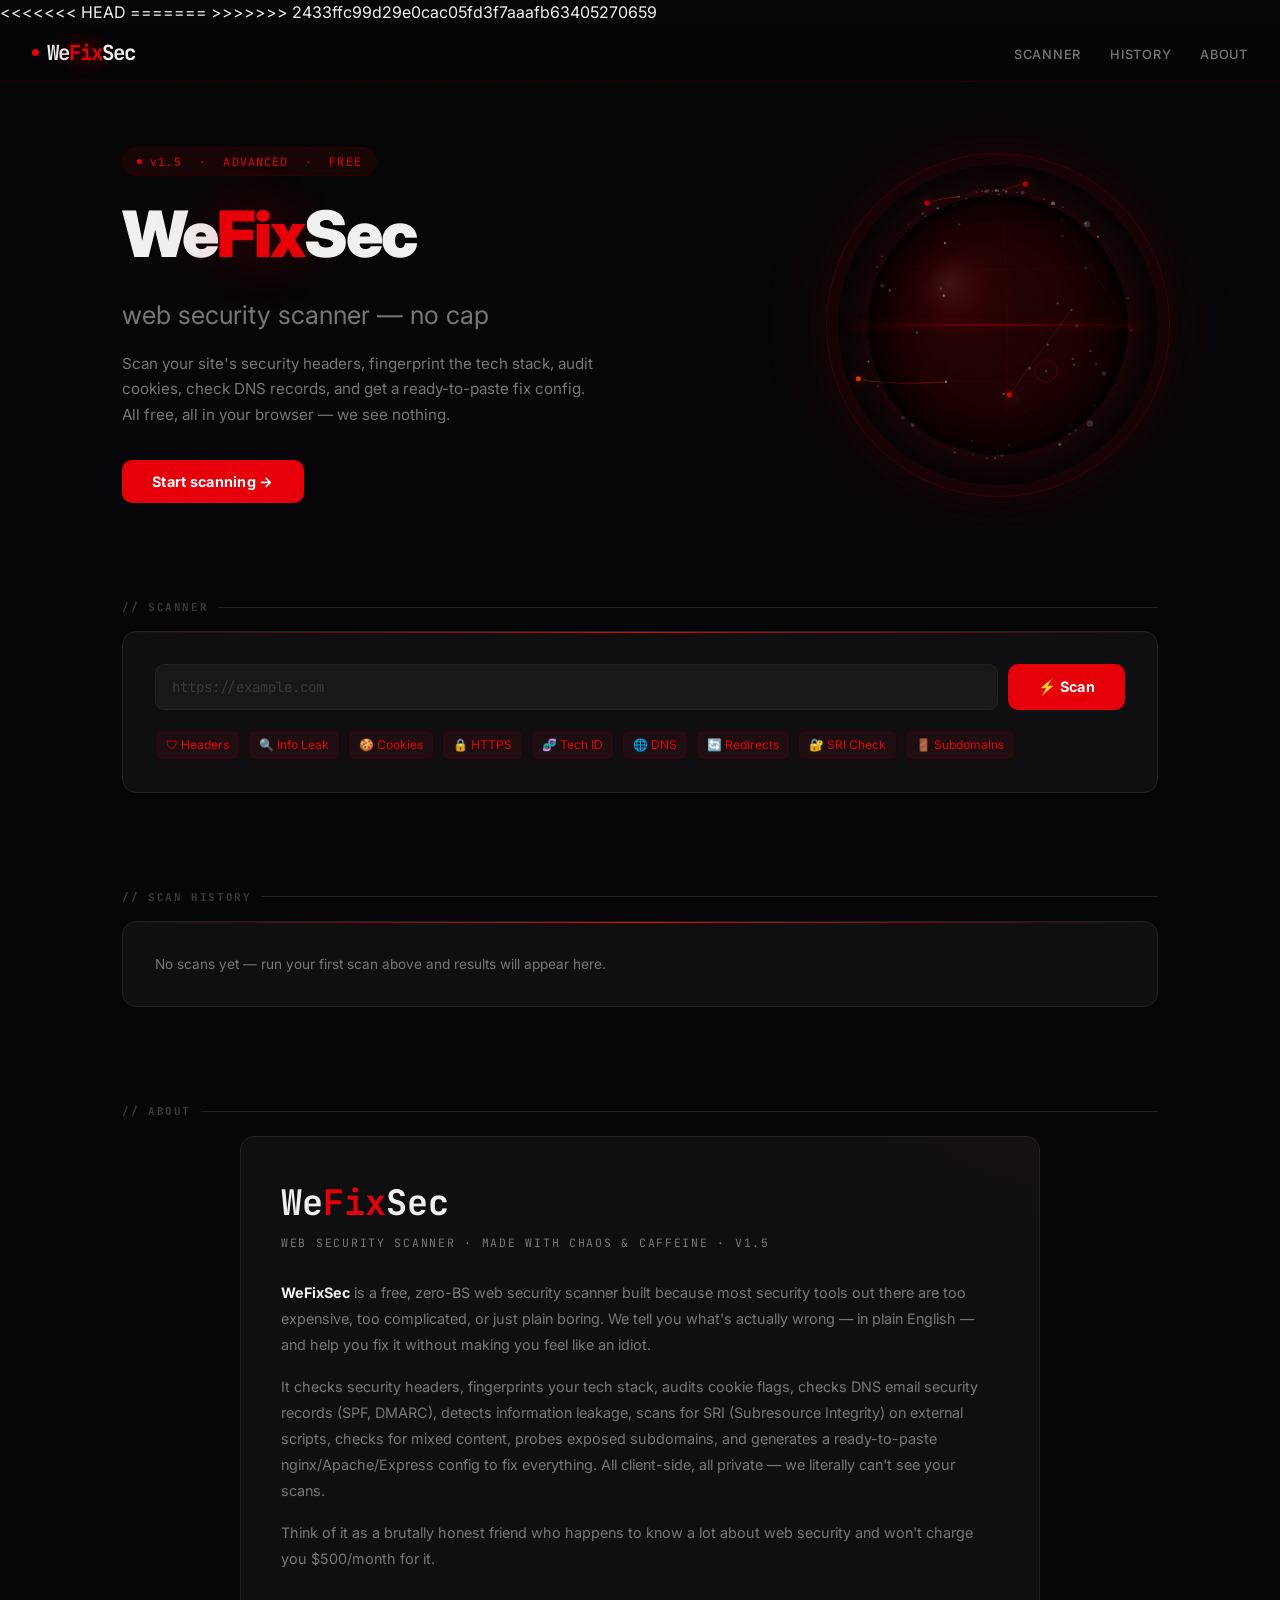
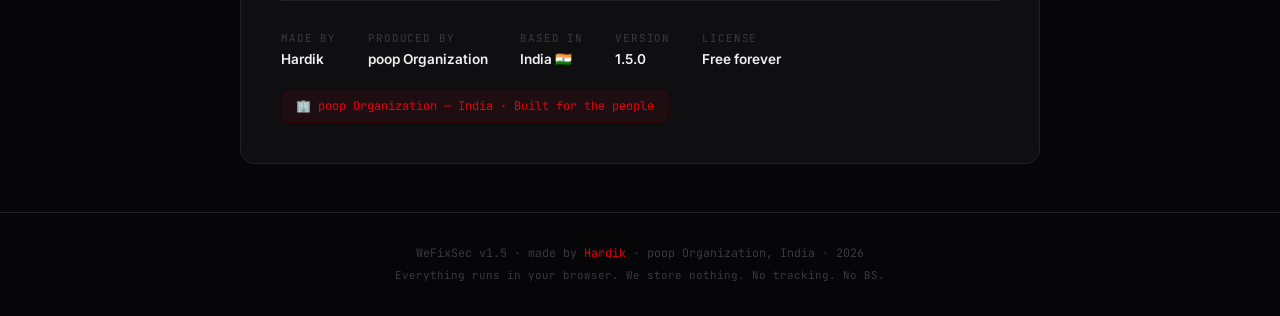
==== commit 20d762da: "new baby" ====
--- a/index.html
+++ b/index.html
@@ -1,6 +1,7 @@
 <!DOCTYPE html>
 <html lang="en">
 <head>
+<<<<<<< HEAD
   <meta charset="UTF-8">
   <meta name="viewport" content="width=device-width, initial-scale=1.0">
   <title>WeFixSec — Web Security Scanner</title>
@@ -8,6 +9,240 @@
   <link rel="preconnect" href="https://fonts.gstatic.com" crossorigin>
   <link href="https://fonts.googleapis.com/css2?family=JetBrains+Mono:wght@300;400;500;700&family=Inter:wght@300;400;500;600;700;900&display=swap" rel="stylesheet">
   <link rel="stylesheet" href="styles.css">
+=======
+<meta charset="UTF-8">
+<meta name="viewport" content="width=device-width, initial-scale=1.0">
+<title>poopSec — Web Security Scanner</title>
+<style>
+@import url('https://fonts.googleapis.com/css2?family=JetBrains+Mono:wght@300;400;500;700&family=Inter:wght@300;400;500;600;700;900&display=swap');
+*,*::before,*::after{box-sizing:border-box;margin:0;padding:0}
+:root{
+  --red:#e5000a;--red2:#ff0010;--red3:#ffa333;
+  --white:#f0f0f0;--gray:#777;--dg:#3a3a3a;
+  --bg:#060608;--s1:#0f0f12;--s2:#161619;--s3:#1c1c20;
+  --bd:#222226;--bdr:#2a0003;
+  --glow-red:rgba(229,0,10,0.6);
+  --glow-dim:rgba(229,0,10,0.15);
+}
+body{background:var(--bg);color:var(--white);font-family:'Inter',sans-serif;min-height:100vh;overflow-x:hidden;}
+::-webkit-scrollbar{width:3px;}::-webkit-scrollbar-track{background:var(--bg);}::-webkit-scrollbar-thumb{background:var(--red);border-radius:2px;}
+
+/* ── NAV ── */
+nav{background:rgba(6,6,8,0.85);backdrop-filter:blur(28px) saturate(180%);-webkit-backdrop-filter:blur(28px) saturate(180%);border-bottom:1px solid var(--bdr);padding:0 2rem;display:flex;align-items:center;justify-content:space-between;height:58px;position:sticky;top:0;z-index:200;}
+.logo{font-family:'JetBrains Mono',monospace;font-weight:700;font-size:1.3rem;letter-spacing:-1px;display:flex;align-items:center;gap:8px;color:var(--white);}
+.logo em{color:var(--red);font-style:normal;text-shadow:0 0 20px rgba(229,0,10,.8);}
+.dot{width:7px;height:7px;border-radius:50%;background:var(--red);animation:pdot 2s infinite;}
+@keyframes pdot{0%,100%{box-shadow:0 0 0 0 rgba(229,0,10,.8);}60%{box-shadow:0 0 0 8px rgba(229,0,10,0);}}
+.nav-links{display:flex;gap:1.8rem;list-style:none;}
+.nav-links a{color:var(--gray);text-decoration:none;font-size:.8rem;font-weight:500;letter-spacing:.06em;text-transform:uppercase;transition:color .2s;cursor:pointer;}
+.nav-links a:hover{color:var(--red);}
+
+/* ── HERO ── */
+.hero{display:grid;grid-template-columns:1fr auto;align-items:center;gap:2rem;max-width:1100px;margin:0 auto;padding:4rem 2rem 3rem;position:relative;}
+.hero-bg{position:absolute;inset:0;background-image:linear-gradient(rgba(229,0,10,.04) 1px,transparent 1px),linear-gradient(90deg,rgba(229,0,10,.04) 1px,transparent 1px);background-size:44px 44px;mask-image:radial-gradient(ellipse 70% 80% at 30% 50%,black,transparent);pointer-events:none;}
+.hero-left{position:relative;z-index:1;}
+.hero-badge{display:inline-flex;align-items:center;gap:8px;background:rgba(229,0,10,.08);border:1px solid var(--bdr);color:var(--red);padding:5px 14px;border-radius:100px;font-family:'JetBrains Mono',monospace;font-size:.72rem;margin-bottom:1.5rem;letter-spacing:.1em;}
+.hero-badge::before{content:'';width:5px;height:5px;border-radius:50%;background:var(--red);animation:blink 1.2s step-end infinite;}
+@keyframes blink{0%,100%{opacity:1;}50%{opacity:0;}}
+.hero h1{font-size:clamp(2.2rem,5vw,4rem);font-weight:900;line-height:1.05;letter-spacing:-2px;margin-bottom:1rem;}
+.hero h1 em{color:var(--red);font-style:normal;text-shadow:0 0 60px rgba(229,0,10,.4);}
+.hero-sub{color:var(--gray);font-size:.95rem;line-height:1.7;max-width:480px;margin-bottom:2rem;}
+.btn-primary{background:var(--red);color:#fff;border:none;padding:13px 30px;border-radius:10px;font-weight:700;font-size:.9rem;cursor:pointer;transition:all .2s;position:relative;overflow:hidden;letter-spacing:.02em;}
+.btn-primary::after{content:'';position:absolute;inset:0;background:linear-gradient(45deg,transparent 30%,rgba(255,255,255,.12) 50%,transparent 70%);transform:translateX(-100%);transition:transform .5s;}
+.btn-primary:hover::after{transform:translateX(100%);}
+.btn-primary:hover{background:var(--red2);box-shadow:0 0 40px rgba(229,0,10,.5),0 4px 24px rgba(0,0,0,.4);transform:translateY(-1px);}
+.btn-primary:disabled{opacity:.5;cursor:not-allowed;transform:none;}
+
+/* ── GLOBE WRAPPER ── */
+.globe-wrap{width:320px;height:320px;flex-shrink:0;position:relative;perspective:1000px;}
+#globe-canvas{border-radius:50%;display:block;filter:drop-shadow(0 0 30px rgba(229,0,10,.25));}
+.globe-ring{position:absolute;inset:-12px;border-radius:50%;border:1px solid rgba(229,0,10,.2);animation:spin-slow 18s linear infinite;box-shadow:0 0 15px rgba(229,0,10,.05) inset;}
+.globe-ring2{position:absolute;inset:-26px;border-radius:50%;border:1px dashed rgba(229,0,10,.08);animation:spin-slow 32s linear infinite reverse;}
+.globe-ring3{position:absolute;inset:-44px;border-radius:50%;border:1px solid rgba(229,0,10,.04);animation:spin-slow 50s linear infinite;}
+@keyframes spin-slow{to{transform:rotate(360deg);}}
+.globe-glow{position:absolute;inset:0;border-radius:50%;box-shadow:0 0 80px rgba(229,0,10,.15),inset 0 0 60px rgba(0,0,0,.5);pointer-events:none;}
+.globe-scan-line{position:absolute;left:10px;right:10px;top:50%;height:1px;background:linear-gradient(90deg,transparent,rgba(229,0,10,.6),transparent);transform:translateY(-50%);animation:globe-scan 3s ease-in-out infinite;border-radius:1px;box-shadow:0 0 8px rgba(229,0,10,.5);}
+@keyframes globe-scan{0%,100%{top:10%;opacity:0;}5%{opacity:1;}50%{top:90%;opacity:.8;}95%{opacity:1;}99%{top:10%;opacity:0;}}
+.atk-badge{position:absolute;font-family:'JetBrains Mono',monospace;font-size:.6rem;font-weight:700;background:rgba(229,0,10,.9);color:#fff;padding:2px 6px;border-radius:4px;pointer-events:none;white-space:nowrap;opacity:0;transform:scale(.7);transition:opacity .3s,transform .3s;letter-spacing:.04em;box-shadow:0 2px 8px rgba(229,0,10,.4);}
+
+/* ── SCANNER SECTION ── */
+.section{max-width:1100px;margin:0 auto;padding:3rem 2rem;}
+.sec-label{font-size:.68rem;font-weight:700;letter-spacing:.15em;color:var(--dg);font-family:'JetBrains Mono',monospace;text-transform:uppercase;margin-bottom:1rem;display:flex;align-items:center;gap:10px;}
+.sec-label::after{content:'';flex:1;height:1px;background:var(--bd);}
+.card{background:var(--s1);border:1px solid var(--bd);border-radius:14px;position:relative;overflow:hidden;}
+.card::before{content:'';position:absolute;top:0;left:0;right:0;height:1px;background:linear-gradient(90deg,transparent,var(--red),transparent);}
+.card-pad{padding:2rem;}
+
+.input-row{display:flex;gap:10px;margin-bottom:1.2rem;}
+.url-inp{flex:1;background:rgba(255,255,255,.04);border:1px solid var(--bd);border-radius:9px;padding:13px 16px;color:var(--white);font-family:'JetBrains Mono',monospace;font-size:.88rem;outline:none;transition:border-color .3s,box-shadow .3s;min-width:0;}
+.url-inp:focus{border-color:var(--red);box-shadow:0 0 0 3px rgba(229,0,10,.1),0 0 25px rgba(229,0,10,.07);}
+.url-inp::placeholder{color:var(--dg);}
+.opts{display:flex;gap:8px;flex-wrap:wrap;}
+.opt{display:flex;align-items:center;gap:5px;background:rgba(255,255,255,.03);border:1px solid var(--bd);border-radius:6px;padding:5px 10px;cursor:pointer;color:var(--gray);font-size:.75rem;transition:all .2s;user-select:none;}
+.opt.on{background:rgba(229,0,10,.07);border-color:var(--bdr);color:var(--red);}
+
+/* ── LOADING ── */
+#load{display:none;padding:3rem 0;text-align:center;position:relative;}
+#load::before{content:'';position:absolute;inset:0;background:radial-gradient(ellipse 60% 60% at 50% 50%,rgba(229,0,10,.03),transparent);pointer-events:none;}
+.spinner-wrap{position:relative;width:64px;height:64px;margin:0 auto 1.4rem;}
+.spinner{width:64px;height:64px;border-radius:50%;border:2px solid var(--bd);border-top-color:var(--red);animation:spin .65s linear infinite;}
+.spinner-inner{position:absolute;inset:10px;border-radius:50%;border:1px solid transparent;border-bottom-color:rgba(229,0,10,.4);animation:spin .9s linear infinite reverse;}
+@keyframes spin{to{transform:rotate(360deg);}}
+.load-msg{font-family:'JetBrains Mono',monospace;color:var(--red);font-size:.85rem;margin-bottom:1rem;min-height:1.2em;transition:opacity .2s;}
+.prog-wrap{height:3px;background:var(--bd);border-radius:3px;max-width:420px;margin:0 auto .8rem;overflow:hidden;position:relative;}
+.prog{height:100%;background:linear-gradient(90deg,var(--red),var(--red3));border-radius:3px;width:0%;transition:width .4s ease;box-shadow:0 0 12px var(--red),0 0 24px rgba(229,0,10,.3);}
+.prog::after{content:'';position:absolute;right:0;top:0;bottom:0;width:30px;background:linear-gradient(90deg,transparent,rgba(255,80,80,.4));border-radius:3px;}
+.load-steps{display:flex;flex-direction:column;gap:5px;max-width:380px;margin:0 auto;}
+.ls{display:flex;align-items:center;gap:8px;font-size:.75rem;color:var(--dg);font-family:'JetBrains Mono',monospace;transition:color .3s,transform .2s;}
+.ls.done{color:var(--gray);}.ls.act{color:var(--red);transform:translateX(4px);}
+.ls-ic{width:14px;text-align:center;font-size:.7rem;}
+
+/* ── RESULTS ── */
+#res{display:none;}
+.score-hero{background:var(--s1);border:1px solid var(--bd);border-radius:14px;padding:2rem;display:flex;align-items:center;gap:2.5rem;flex-wrap:wrap;margin-bottom:1.5rem;position:relative;overflow:hidden;}
+.score-hero::after{content:'';position:absolute;inset:0;background:radial-gradient(ellipse 50% 100% at 0 50%,rgba(229,0,10,.05),transparent);pointer-events:none;}
+.ring-wrap{position:relative;width:120px;height:120px;flex-shrink:0;}
+.ring-wrap svg{transform:rotate(-90deg);}
+.rb{fill:none;stroke:var(--bd);stroke-width:6;}
+.rf{fill:none;stroke-width:6;stroke-linecap:round;transition:stroke-dashoffset 1.4s cubic-bezier(.4,0,.2,1),stroke .5s;}
+.rn{position:absolute;inset:0;display:flex;flex-direction:column;align-items:center;justify-content:center;}
+.rn-big{font-size:1.9rem;font-weight:900;line-height:1;}
+.rn-lbl{font-size:.65rem;color:var(--gray);font-family:'JetBrains Mono',monospace;}
+.grade{font-size:4rem;font-weight:900;font-family:'JetBrains Mono',monospace;line-height:1;}
+.score-info{flex:1;min-width:180px;}
+.score-info h2{font-size:1.3rem;font-weight:700;margin-bottom:.4rem;}
+.score-info p{color:var(--gray);font-size:.85rem;line-height:1.6;margin-bottom:.8rem;}
+.pills{display:flex;gap:6px;flex-wrap:wrap;}
+.pill{padding:3px 10px;border-radius:100px;font-size:.7rem;font-weight:700;}
+.p-c{background:rgba(229,0,10,.12);color:#ff5555;border:1px solid rgba(229,0,10,.25);}
+.p-h{background:rgba(255,100,0,.1);color:#ff6600;border:1px solid rgba(255,100,0,.2);}
+.p-m{background:rgba(255,200,0,.1);color:#ffc400;border:1px solid rgba(255,200,0,.2);}
+.p-l{background:rgba(0,200,100,.08);color:#00c864;border:1px solid rgba(0,200,100,.15);}
+.p-p{background:rgba(0,180,80,.08);color:#00b450;border:1px solid rgba(0,180,80,.15);}
+
+.action-row{display:flex;gap:8px;margin-bottom:1.5rem;flex-wrap:wrap;}
+.btn-sec{background:rgba(255,255,255,.04);border:1px solid var(--bd);color:var(--gray);padding:8px 16px;border-radius:8px;font-size:.78rem;cursor:pointer;font-family:'Inter',sans-serif;font-weight:500;transition:all .2s;display:flex;align-items:center;gap:6px;}
+.btn-sec:hover{background:rgba(255,255,255,.08);color:var(--white);border-color:var(--dg);}
+
+.sum-grid{display:grid;grid-template-columns:repeat(auto-fit,minmax(150px,1fr));gap:10px;margin-bottom:1.5rem;}
+.sum-c{background:var(--s1);border:1px solid var(--bd);border-radius:12px;padding:1.1rem;position:relative;overflow:hidden;transition:transform .2s;}
+.sum-c:hover{transform:translateY(-2px);}
+.sum-c::before{content:'';position:absolute;top:0;left:0;right:0;height:2px;}
+.sum-c.rc::before{background:linear-gradient(90deg,transparent,var(--red),transparent);}
+.sum-c.oc::before{background:linear-gradient(90deg,transparent,#ff6600,transparent);}
+.sum-c.yc::before{background:linear-gradient(90deg,transparent,#ffc400,transparent);}
+.sum-c.gc::before{background:linear-gradient(90deg,transparent,#00c864,transparent);}
+.sum-n{font-size:1.8rem;font-weight:900;line-height:1;margin-bottom:3px;}
+.sum-d{font-size:.72rem;color:var(--gray);}
+
+.tabs{display:flex;gap:3px;border-bottom:1px solid var(--bd);margin-bottom:1.5rem;flex-wrap:wrap;}
+.tab{padding:9px 18px;cursor:pointer;color:var(--gray);font-size:.8rem;font-weight:500;border:none;border-bottom:2px solid transparent;background:none;font-family:'Inter',sans-serif;transition:all .2s;}
+.tab:hover{color:var(--white);}
+.tab.act{color:var(--red);border-bottom-color:var(--red);}
+.tc{display:none;}.tc.act{display:block;}
+
+.findings{display:flex;flex-direction:column;gap:10px;}
+.fnd{background:var(--s1);border:1px solid var(--bd);border-radius:11px;overflow:hidden;cursor:pointer;transition:border-color .2s,transform .15s;}
+.fnd:hover{border-color:var(--dg);transform:translateX(2px);}
+.fnd.open .fb{display:block;}.fnd.open .chev{transform:rotate(180deg);}
+.fh{display:flex;align-items:center;gap:10px;padding:12px 16px;}
+.sb{width:7px;height:7px;border-radius:50%;flex-shrink:0;}
+.sc{background:#e5000a;box-shadow:0 0 6px #e5000a;}.sh{background:#ff6600;box-shadow:0 0 6px #ff6600;}.sm{background:#ffc400;}.sl{background:#00c864;}.si{background:var(--dg);}.sp{background:#00b450;}
+.ft{flex:1;font-size:.85rem;font-weight:500;}
+.sl2{font-size:.67rem;font-weight:700;letter-spacing:.07em;font-family:'JetBrains Mono',monospace;padding:2px 7px;border-radius:4px;}
+.lc{background:rgba(229,0,10,.1);color:#ff5555;}.lh{background:rgba(255,100,0,.1);color:#ff6600;}.lm{background:rgba(255,200,0,.1);color:#ffc400;}.ll{background:rgba(0,200,100,.08);color:#00c864;}.li{background:rgba(100,100,100,.1);color:#777;}.lp{background:rgba(0,180,80,.08);color:#00b450;}
+.chev{color:var(--dg);transition:transform .2s;flex-shrink:0;font-size:.9rem;}
+.fb{display:none;padding:0 16px 16px;border-top:1px solid var(--bd);padding-top:13px;}
+.fd{font-size:.82rem;color:var(--gray);line-height:1.6;margin-bottom:.8rem;}
+.fl{font-size:.67rem;font-weight:700;letter-spacing:.1em;color:var(--dg);font-family:'JetBrains Mono',monospace;margin-bottom:5px;text-transform:uppercase;}
+.fv{font-family:'JetBrains Mono',monospace;font-size:.75rem;background:rgba(255,255,255,.03);border:1px solid var(--bd);border-radius:6px;padding:9px 11px;color:var(--white);word-break:break-all;line-height:1.5;margin-bottom:.8rem;}
+.ff{font-size:.82rem;color:var(--gray);line-height:1.6;background:rgba(0,200,100,.03);border:1px solid rgba(0,200,100,.1);border-radius:6px;padding:10px 13px;}
+.ff strong{color:#00c864;font-weight:600;}
+code{font-family:'JetBrains Mono',monospace;background:rgba(255,255,255,.07);padding:1px 5px;border-radius:3px;font-size:.85em;}
+
+/* ── TECH ── */
+.tech-grid{display:grid;grid-template-columns:repeat(auto-fill,minmax(200px,1fr));gap:10px;}
+.tech-item{background:var(--s2);border:1px solid var(--bd);border-radius:10px;padding:12px 14px;display:flex;align-items:center;gap:10px;transition:border-color .2s;}
+.tech-item:hover{border-color:var(--dg);}
+.tech-icon{width:32px;height:32px;border-radius:8px;background:rgba(229,0,10,.08);border:1px solid var(--bdr);display:flex;align-items:center;justify-content:center;font-size:1rem;flex-shrink:0;}
+.tech-name{font-size:.8rem;font-weight:600;color:var(--white);}
+.tech-cat{font-size:.68rem;color:var(--gray);}
+
+/* ── CHART ── */
+.chart-wrap{background:var(--s2);border:1px solid var(--bd);border-radius:12px;padding:1.5rem;margin-bottom:1rem;}
+.chart-title{font-size:.75rem;font-weight:600;letter-spacing:.05em;color:var(--gray);margin-bottom:1rem;font-family:'JetBrains Mono',monospace;text-transform:uppercase;}
+.bar-chart{display:flex;flex-direction:column;gap:8px;}
+.bc-row{display:flex;align-items:center;gap:10px;}
+.bc-label{font-size:.72rem;color:var(--gray);font-family:'JetBrains Mono',monospace;width:80px;text-align:right;flex-shrink:0;}
+.bc-track{flex:1;height:8px;background:var(--bd);border-radius:4px;overflow:hidden;}
+.bc-fill{height:100%;border-radius:4px;transition:width 1s cubic-bezier(.4,0,.2,1);}
+.bc-val{font-size:.7rem;color:var(--gray);width:24px;font-family:'JetBrains Mono',monospace;}
+
+/* ── HISTORY ── */
+.hist-list{display:flex;flex-direction:column;gap:8px;}
+.hist-item{background:var(--s2);border:1px solid var(--bd);border-radius:10px;padding:12px 16px;display:flex;align-items:center;gap:12px;cursor:pointer;transition:border-color .2s,transform .15s;}
+.hist-item:hover{border-color:var(--dg);transform:translateX(2px);}
+.hist-grade{width:36px;height:36px;border-radius:8px;display:flex;align-items:center;justify-content:center;font-weight:900;font-size:1rem;font-family:'JetBrains Mono',monospace;flex-shrink:0;}
+.hist-info{flex:1;min-width:0;}
+.hist-url{font-size:.82rem;font-weight:500;color:var(--white);white-space:nowrap;overflow:hidden;text-overflow:ellipsis;}
+.hist-time{font-size:.7rem;color:var(--gray);font-family:'JetBrains Mono',monospace;}
+.hist-score{font-size:1rem;font-weight:700;font-family:'JetBrains Mono',monospace;}
+
+/* ── AUTO-FIX ── */
+.fix-section{margin-bottom:1rem;}
+.fix-header{display:flex;align-items:center;justify-content:space-between;margin-bottom:.5rem;}
+.fix-title{font-size:.8rem;font-weight:600;color:var(--white);}
+.fix-code{font-family:'JetBrains Mono',monospace;font-size:.73rem;background:rgba(255,255,255,.03);border:1px solid var(--bd);border-radius:8px;padding:14px;color:#a0d0a0;line-height:1.7;white-space:pre;overflow-x:auto;}
+
+/* ── COOKIE TABLE ── */
+.ctable{width:100%;border-collapse:collapse;font-size:.78rem;font-family:'JetBrains Mono',monospace;}
+.ctable th{text-align:left;padding:8px 12px;border-bottom:1px solid var(--bd);color:var(--dg);font-size:.67rem;letter-spacing:.08em;}
+.ctable td{padding:8px 12px;border-bottom:1px solid rgba(34,34,38,.5);color:var(--gray);word-break:break-all;}
+.ctable tr:last-child td{border-bottom:none;}
+.ct-n{color:var(--white)!important;font-weight:500;}
+.ct-ok{color:#00b450!important;}.ct-bad{color:#ff5555!important;}.ct-miss{color:#777!important;}
+
+/* ── DNS ── */
+.dns-row{display:flex;align-items:center;gap:10px;padding:10px 0;border-bottom:1px solid rgba(34,34,38,.5);}
+.dns-row:last-child{border-bottom:none;}
+.dns-name{font-family:'JetBrains Mono',monospace;font-size:.78rem;color:var(--white);font-weight:500;width:80px;flex-shrink:0;}
+.dns-val{flex:1;font-family:'JetBrains Mono',monospace;font-size:.73rem;color:var(--gray);word-break:break-all;}
+.dns-stat{font-size:.68rem;font-weight:700;padding:2px 8px;border-radius:4px;flex-shrink:0;}
+.ds-ok{background:rgba(0,180,80,.1);color:#00b450;}.ds-bad{background:rgba(229,0,10,.1);color:#ff5555;}.ds-na{background:rgba(100,100,100,.1);color:#777;}
+
+/* ── ABOUT ── */
+.about-wrap{background:var(--s1);border:1px solid var(--bd);border-radius:14px;padding:2.5rem;max-width:800px;margin:0 auto;position:relative;overflow:hidden;}
+.about-wrap::before{content:'';position:absolute;top:-40%;right:-20%;width:350px;height:350px;border-radius:50%;background:radial-gradient(circle,rgba(229,0,10,.05),transparent 70%);pointer-events:none;}
+.alogo{font-family:'JetBrains Mono',monospace;font-size:2.2rem;font-weight:700;margin-bottom:.3rem;}
+.alogo em{color:var(--red);font-style:normal;}
+.atag{font-family:'JetBrains Mono',monospace;font-size:.72rem;color:var(--gray);letter-spacing:.15em;text-transform:uppercase;margin-bottom:1.8rem;}
+.atext{color:var(--gray);line-height:1.8;font-size:.9rem;margin-bottom:1rem;}
+.atext strong{color:var(--white);}
+.adiv{border:none;border-top:1px solid var(--bd);margin:1.8rem 0;}
+.ameta{display:flex;gap:2rem;flex-wrap:wrap;}
+.am-item .am-l{font-size:.68rem;color:var(--dg);font-family:'JetBrains Mono',monospace;letter-spacing:.08em;margin-bottom:3px;text-transform:uppercase;}
+.am-item .am-v{font-size:.85rem;font-weight:600;color:var(--white);}
+.aorg{display:inline-block;margin-top:1.2rem;background:rgba(229,0,10,.07);border:1px solid var(--bdr);padding:7px 14px;border-radius:8px;font-family:'JetBrains Mono',monospace;font-size:.75rem;color:var(--red);}
+
+/* ── ERROR ── */
+.err-box{background:rgba(229,0,10,.05);border:1px solid rgba(229,0,10,.2);border-radius:9px;padding:1rem 1.2rem;color:#ff7777;font-size:.82rem;display:flex;gap:9px;align-items:flex-start;margin-bottom:.8rem;}
+
+footer{text-align:center;padding:2rem;border-top:1px solid var(--bd);font-size:.73rem;color:var(--dg);font-family:'JetBrains Mono',monospace;}
+footer a{color:var(--red);text-decoration:none;}
+
+/* ── ANIMATIONS ── */
+.fade{animation:fin .4s ease forwards;}
+@keyframes fin{from{opacity:0;transform:translateY(14px);}to{opacity:1;transform:translateY(0);}}
+
+/* ── SCAN FLASH OVERLAY ── */
+.scan-flash{position:fixed;inset:0;background:rgba(229,0,10,.03);pointer-events:none;z-index:999;opacity:0;transition:opacity .2s;}
+.scan-flash.on{opacity:1;}
+
+/* ── PARTICLE EFFECTS (attack lines on globe) ── */
+@keyframes atk-pulse{0%{opacity:0;transform:scale(.5);}30%{opacity:1;transform:scale(1);}70%{opacity:.7;}100%{opacity:0;transform:scale(1.3);}}
+.atk-spark{position:absolute;width:4px;height:4px;border-radius:50%;background:var(--red);pointer-events:none;animation:atk-pulse .6s forwards;}
+</style>
+>>>>>>> 2433ffc99d29e0cac05fd3f7aaafb63405270659
 </head>
 <body>
 
